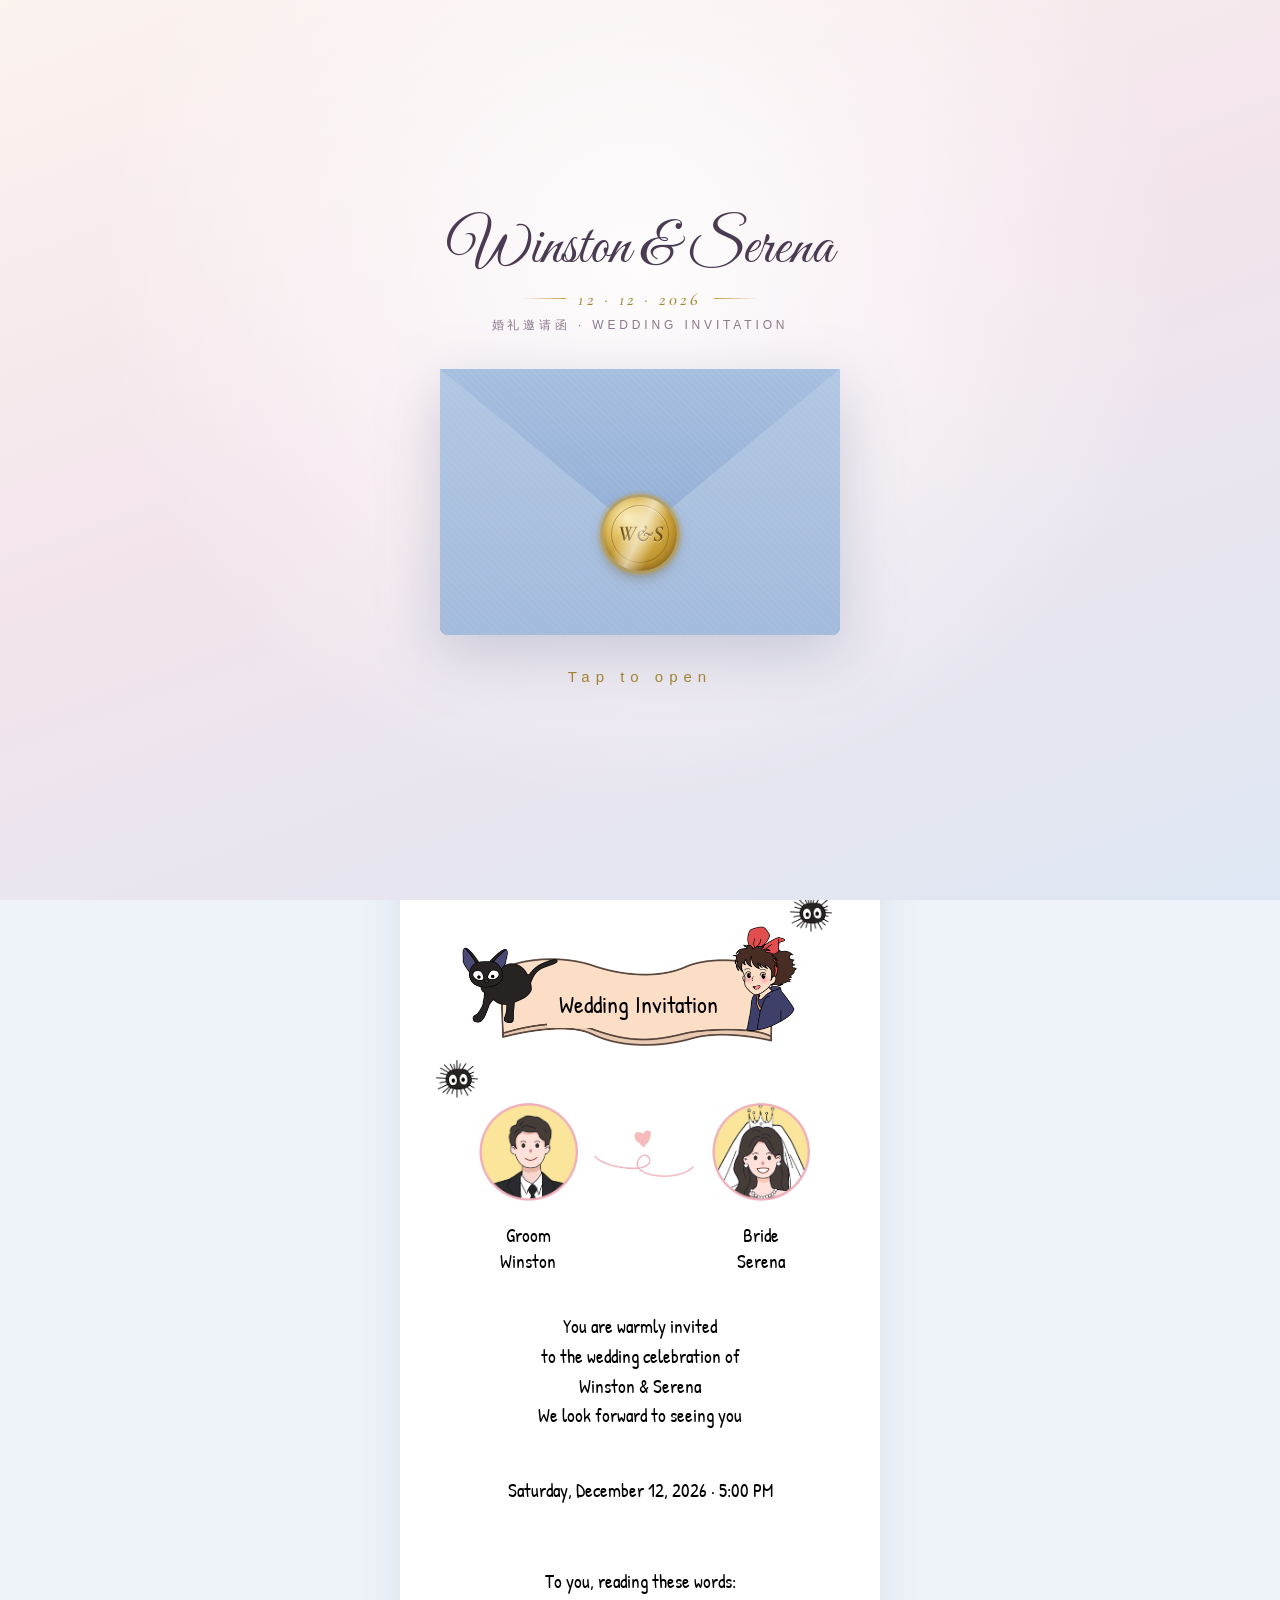
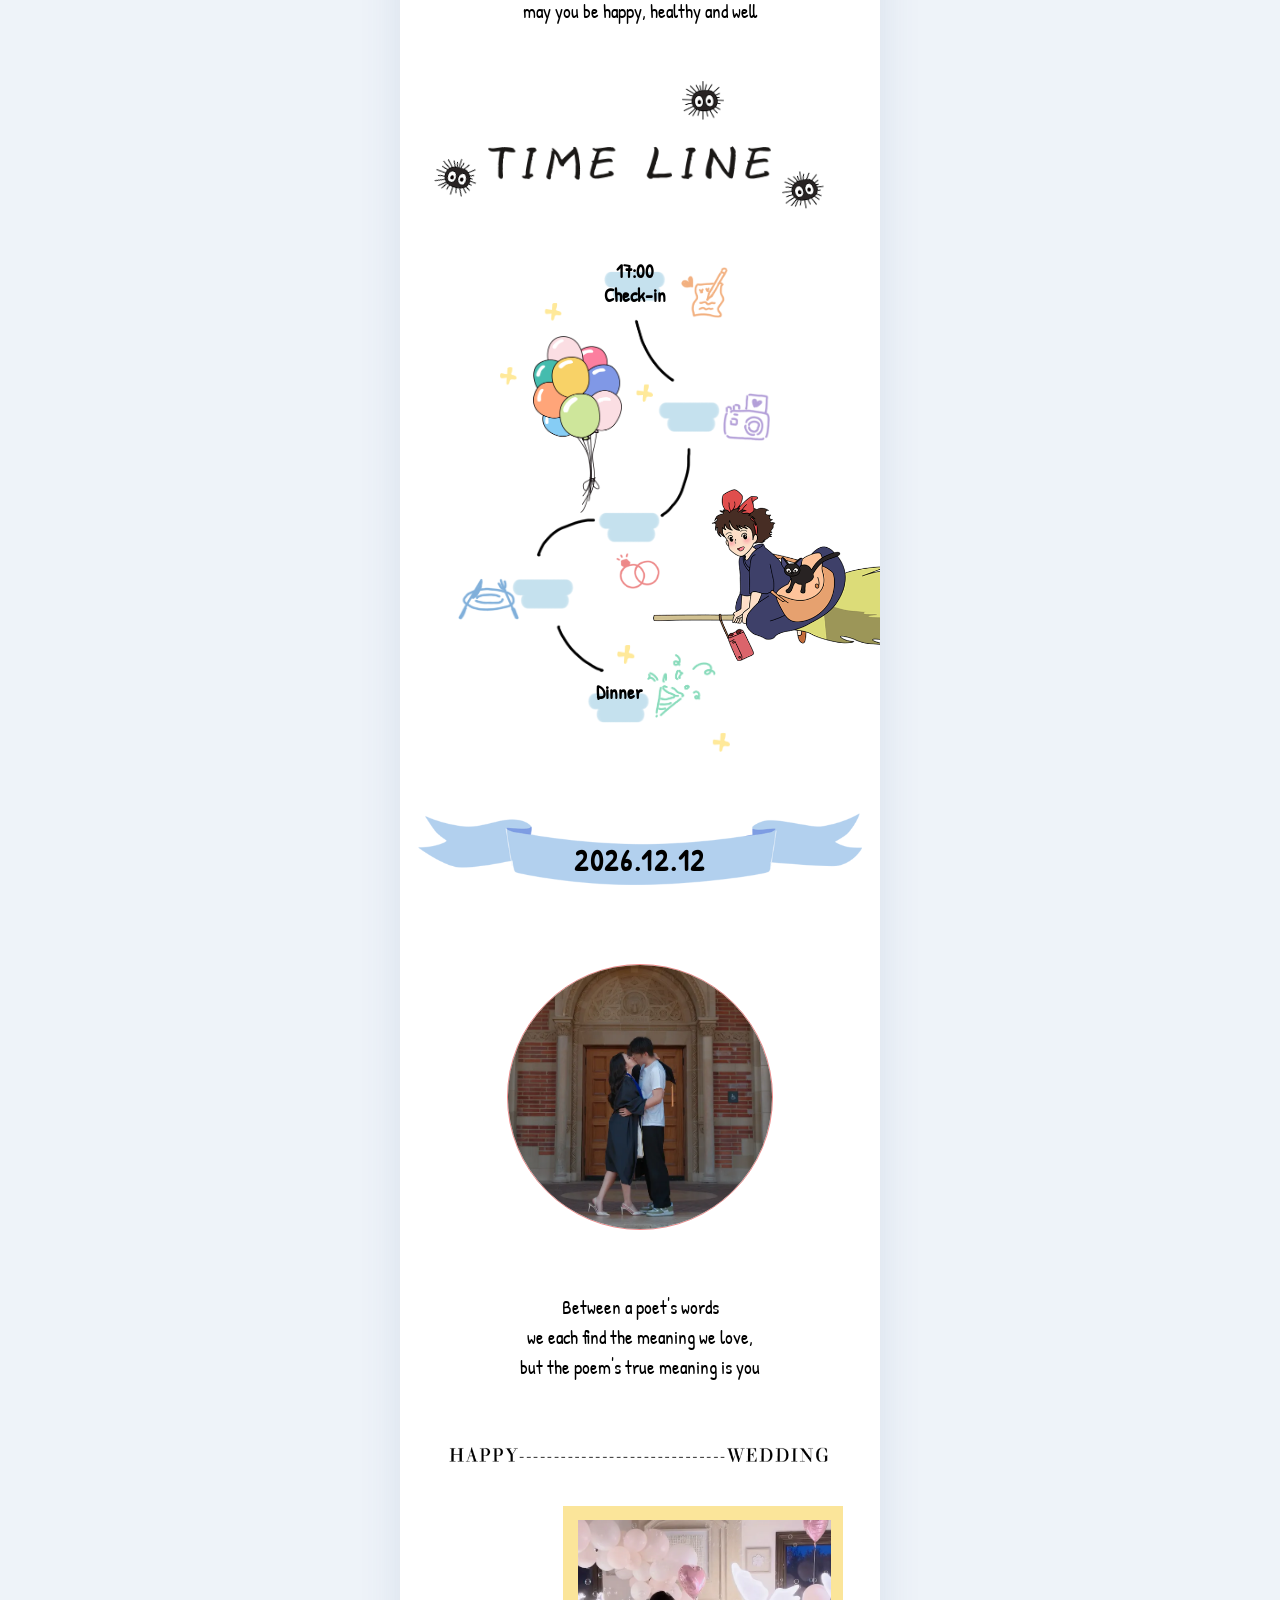
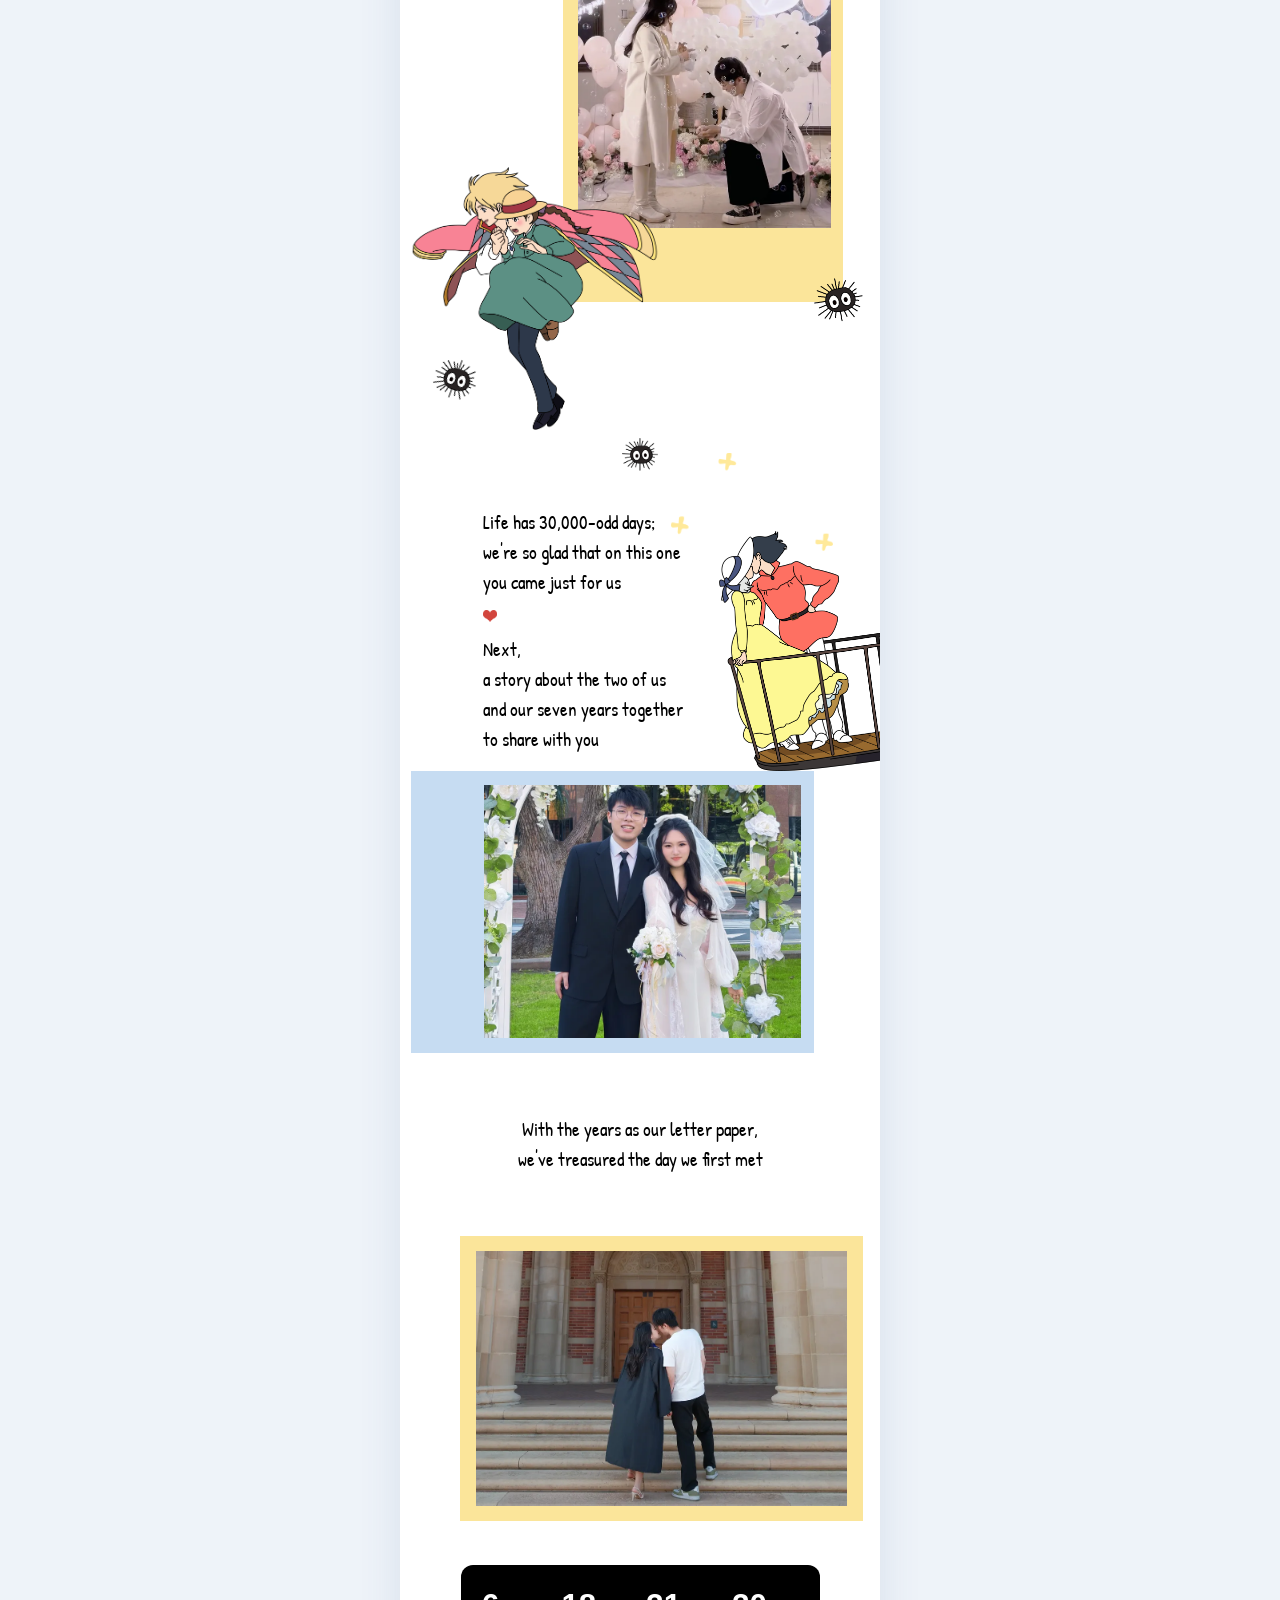
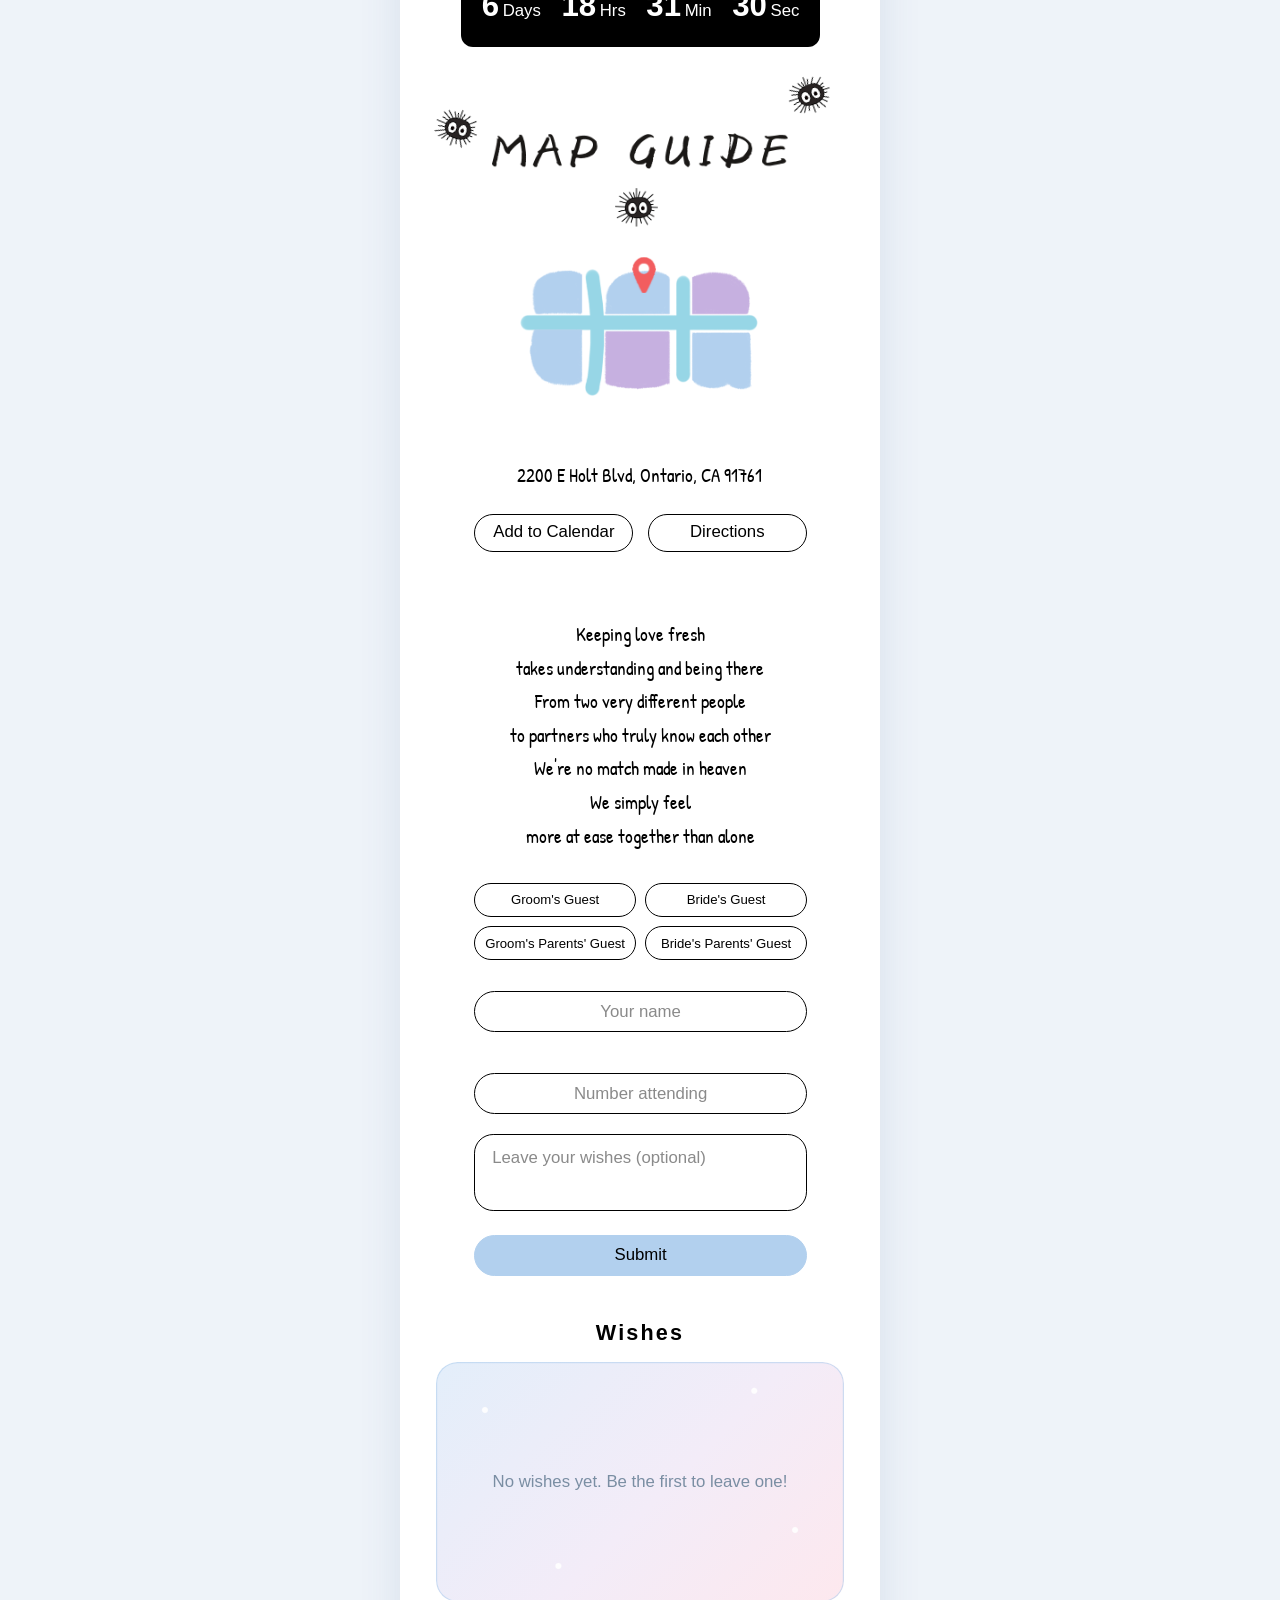
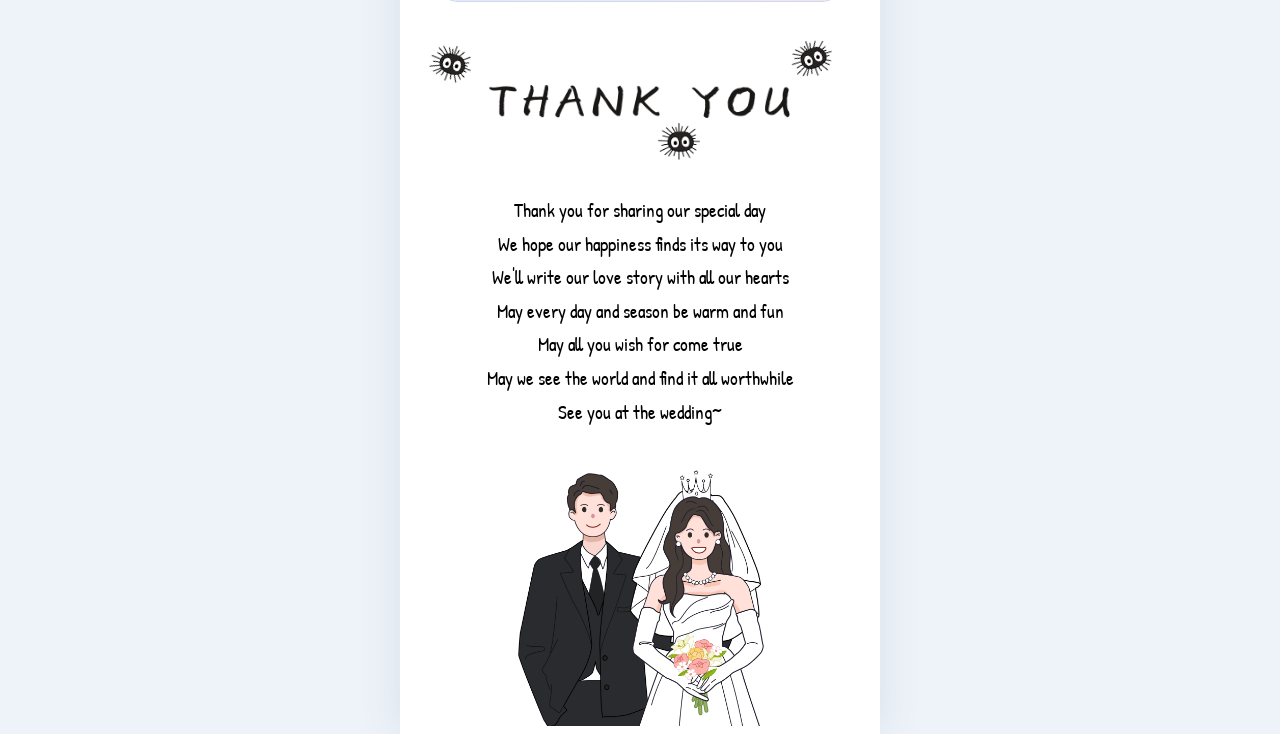
==== index.html @ a40191f1 "init file" ====
<!DOCTYPE html>
<html lang="zh-CN">
<head>
<meta charset="UTF-8">
<meta name="viewport" content="width=device-width, initial-scale=1">
<title>Winston &amp; Serena 的婚礼邀请 | Wedding Invitation</title>
<meta name="description" content="这是一份含糖量百分百的婚礼邀请函，希望能跟你分享我们的喜悦 | Join us to celebrate our wedding on Dec 12, 2026">
<meta property="og:title" content="Winston &amp; Serena 的婚礼邀请 | Wedding Invitation">
<meta property="og:description" content="这是一份含糖量百分百的婚礼邀请函，希望能跟你分享我们的喜悦 | Join us to celebrate our wedding on Dec 12, 2026">
<meta property="og:image" content="assets/cover.jpg">
<link rel="icon" href="assets/cover.jpg">
<link rel="preconnect" href="https://fonts.gstatic.com" crossorigin>
<link rel="stylesheet" href="https://fonts.googleapis.com/css2?family=Great+Vibes&family=Cormorant+Garamond:ital,wght@1,500;1,600&display=swap" media="print" onload="this.media='all'">
<link rel="stylesheet" href="style.css">
<script>document.documentElement.classList.add("js", "locked");</script>
</head>
<body>
<div id="opening" class="opening" role="button" tabindex="0" aria-label="点击开启邀请函" data-en-aria-label="Tap to open the invitation">
  <div class="sparkles" aria-hidden="true"></div>
  <div class="env-title">
    <span class="env-script">Winston &amp; Serena</span>
    <span class="env-date"><i></i>12 · 12 · 2026<i></i></span>
    <small>婚礼邀请函 · WEDDING INVITATION</small>
  </div>
  <div class="envelope">
    <div class="env-back"></div>
    <div class="env-letter">
      <img src="assets/921c8ab6495640528cec3d0fb8aa2bf5.png" alt="">
      <span class="env-script">Winston &amp; Serena</span>
      <span class="env-letter-date">2026.12.12</span>
    </div>
    <div class="env-front"></div>
    <div class="env-flap"><div class="flap-face flap-out"></div><div class="flap-face flap-in"></div></div>
    <div class="env-seal"><span>W&amp;S</span></div>
  </div>
  <p class="env-hint" data-en="Tap to open">点击开启</p>
</div>
<button id="music" class="music" type="button" aria-label="播放/暂停背景音乐" data-en-aria-label="Play / pause music">♪</button>
<button id="lang" class="lang-btn" type="button" aria-label="切换语言 / Switch language">EN</button>
<audio id="bgm" src="assets/bgm.mp3" loop preload="auto" autoplay></audio>

<main class="stage" style="height:calc(var(--u)*5945)">
<form id="rsvp" novalidate></form>
<img class="el fx" src="assets/7388899181804404885a6087d965ca17.png" alt="" loading="lazy" style="top:calc(var(--u)*0);left:calc(var(--u)*0);width:calc(var(--u)*446);z-index:2;height:calc(var(--u)*694)">
<img class="el fx" src="assets/219bbe7cce2347008ae8e903c35c6f29.png" alt="" loading="lazy" style="top:calc(var(--u)*708);left:calc(var(--u)*80);width:calc(var(--u)*35);z-index:4;height:calc(var(--u)*32)">
<img class="el fx" src="assets/219bbe7cce2347008ae8e903c35c6f29.png" alt="" loading="lazy" style="top:calc(var(--u)*745);left:calc(var(--u)*325);width:calc(var(--u)*35);z-index:5;height:calc(var(--u)*32)">
<img class="el fx" data-en-src="assets/banner-en.png" src="assets/9b17385b86744473a8294b3d8a3d8a59.png" alt="" loading="lazy" style="top:calc(var(--u)*772);left:calc(var(--u)*52);width:calc(var(--u)*279);z-index:7;height:calc(var(--u)*100)">
<p class="el fx en-only banner-en" style="top:calc(var(--u)*823);left:calc(var(--u)*123);width:calc(var(--u)*152);z-index:8;text-align:center;font-size:calc(var(--u)*20);color:#000">Wedding Invitation</p>
<img class="el fx" src="assets/219bbe7cce2347008ae8e903c35c6f29.png" alt="" loading="lazy" style="top:calc(var(--u)*883);left:calc(var(--u)*30);width:calc(var(--u)*35);z-index:6;height:calc(var(--u)*32)">
<img class="el fx" src="assets/2fb17585f1ce4e478067dfdd665752ce.png" alt="" loading="lazy" style="top:calc(var(--u)*919);left:calc(var(--u)*260);width:calc(var(--u)*82);z-index:8;height:calc(var(--u)*82)">
<img class="el fx" src="assets/d0da5d5a7bd8439e87f0de723de9b3c7.png" alt="" loading="lazy" style="top:calc(var(--u)*919);left:calc(var(--u)*66);width:calc(var(--u)*82);z-index:9;height:calc(var(--u)*82)">
<img class="el fx" src="assets/276ebe40f327482a82b9872ceca47890.png" alt="" loading="lazy" style="top:calc(var(--u)*942);left:calc(var(--u)*195);width:calc(var(--u)*14);z-index:11;height:calc(var(--u)*15)">
<img class="el fx" src="assets/adee1ff6a9b1416ea41c5b6fe9d2a53b.png" alt="" loading="lazy" style="top:calc(var(--u)*962);left:calc(var(--u)*162);width:calc(var(--u)*83);z-index:10;height:calc(var(--u)*19)">
<p class="el fx" style="top:calc(var(--u)*1018);left:calc(var(--u)*247);width:calc(var(--u)*108);z-index:12;text-align:center;font-size:calc(var(--u)*16);color:#000" data-en="Bride<br>Serena">新娘<br>Serena</p>
<p class="el fx" style="top:calc(var(--u)*1018);left:calc(var(--u)*53);width:calc(var(--u)*108);z-index:13;text-align:center;font-size:calc(var(--u)*16);color:#000" data-en="Groom<br>Winston">新郎<br>Winston</p>
<p class="el fx" style="top:calc(var(--u)*1093);left:calc(var(--u)*0);width:calc(var(--u)*400);z-index:14;text-align:center;font-size:calc(var(--u)*16);color:#000;line-height:1.56" data-en="You are warmly invited<br>to the wedding celebration of<br>Winston &amp;amp; Serena<br>We look forward to seeing you">诚挚邀请您出席<br>Winston先生和Serena女士<br>之婚礼庆典<br>静候您的光临</p>
<p class="el fx" style="top:calc(var(--u)*1230);left:calc(var(--u)*0);width:calc(var(--u)*400);z-index:15;text-align:center;font-size:calc(var(--u)*16);color:#000;line-height:1.56" data-en="Saturday, December 12, 2026 · 5:00 PM">时间：2026年12月12日&nbsp;17时00分&nbsp;</p>
<p class="el fx" style="top:calc(var(--u)*1306);left:calc(var(--u)*0);width:calc(var(--u)*400);z-index:16;text-align:center;font-size:calc(var(--u)*16);color:#000;line-height:1.56" data-en="To you, reading these words:<br>may you be happy, healthy and well">愿看到这段文字的你<br>平安喜乐&nbsp;健康顺遂</p>
<img class="el fx" src="assets/219bbe7cce2347008ae8e903c35c6f29.png" alt="" loading="lazy" style="top:calc(var(--u)*1401);left:calc(var(--u)*235);width:calc(var(--u)*35);z-index:17;height:calc(var(--u)*32)">
<img class="el fx" src="assets/08759a6f3494408ca909c8986f05c6e5.png" alt="" loading="lazy" style="top:calc(var(--u)*1455);left:calc(var(--u)*73);width:calc(var(--u)*236);z-index:18;height:calc(var(--u)*28)">
<img class="el fx" src="assets/219bbe7cce2347008ae8e903c35c6f29.png" alt="" loading="lazy" style="top:calc(var(--u)*1465);left:calc(var(--u)*29);width:calc(var(--u)*35);z-index:19;height:calc(var(--u)*32);transform:rotate(18deg)">
<img class="el fx" src="assets/219bbe7cce2347008ae8e903c35c6f29.png" alt="" loading="lazy" style="top:calc(var(--u)*1476);left:calc(var(--u)*318);width:calc(var(--u)*35);z-index:20;height:calc(var(--u)*32);transform:rotate(-10deg)">
<p class="el fx" style="top:calc(var(--u)*1549);left:calc(var(--u)*150);width:calc(var(--u)*91);z-index:22;text-align:center;font-size:calc(var(--u)*16);color:#000;line-height:1.25;font-weight:bold" data-en="17:00<br>Check-in">17:00<br>签到</p>
<img class="el fx" src="assets/cfde7488ec7243e3a8918f77f587ff50.png" alt="" loading="lazy" style="top:calc(var(--u)*1556);left:calc(var(--u)*234);width:calc(var(--u)*39);z-index:27;height:calc(var(--u)*42)">
<img class="el fx" src="assets/054cf0c8ea4e4bbfb6fe5c0073968f54.png" alt="" loading="lazy" style="top:calc(var(--u)*1559);left:calc(var(--u)*93);width:calc(var(--u)*174);z-index:21;height:calc(var(--u)*377)">
<img class="el fx" src="assets/c8f54426d749485fb1b85e1ef9560efd.png" alt="" loading="lazy" style="top:calc(var(--u)*1586);left:calc(var(--u)*83);width:calc(var(--u)*128);z-index:28;height:calc(var(--u)*82)">
<img class="el fx" src="assets/2f9dcc55562e42b89bab721ddb8bd08e.png" alt="" loading="lazy" style="top:calc(var(--u)*1613);left:calc(var(--u)*111);width:calc(var(--u)*74);z-index:29;height:calc(var(--u)*148)">
<img class="el fx" src="assets/f3782a70a0d94ad9bd8594896dc5e4bd.png" alt="" loading="lazy" style="top:calc(var(--u)*1661);left:calc(var(--u)*269);width:calc(var(--u)*39);z-index:30;height:calc(var(--u)*40)">
<img class="el fx" src="assets/363775f707c24477ae16d4dfa9ea5171.png" alt="" loading="lazy" style="top:calc(var(--u)*1741);left:calc(var(--u)*211);width:calc(var(--u)*240);z-index:35;height:calc(var(--u)*143)">
<img class="el fx" src="assets/9d0306ac670a4367aea13cecddf8d871.png" alt="" loading="lazy" style="top:calc(var(--u)*1794);left:calc(var(--u)*180);width:calc(var(--u)*37);z-index:31;height:calc(var(--u)*30)">
<img class="el fx" src="assets/fdf8e10832ea436dbf3dfa38f2728aa8.png" alt="" loading="lazy" style="top:calc(var(--u)*1815);left:calc(var(--u)*48);width:calc(var(--u)*51);z-index:32;height:calc(var(--u)*35)">
<img class="el fx" src="assets/65cf8068ba0b484ab4b98dc7931e6cab.png" alt="" loading="lazy" style="top:calc(var(--u)*1871);left:calc(var(--u)*181);width:calc(var(--u)*94);z-index:10;height:calc(var(--u)*89)">
<img class="el fx" src="assets/87df318468484314830239cce3d942ac.png" alt="" loading="lazy" style="top:calc(var(--u)*1878);left:calc(var(--u)*206);width:calc(var(--u)*57);z-index:34;height:calc(var(--u)*54)">
<p class="el fx" style="top:calc(var(--u)*1900);left:calc(var(--u)*137);width:calc(var(--u)*91);z-index:26;text-align:center;font-size:calc(var(--u)*16);color:#000;line-height:1.25;font-weight:bold" data-en="Dinner">搂席</p>
<img class="el fx" src="assets/a62d3f144aa4496ca5e675f0ce83fc0b.png" alt="" loading="lazy" style="top:calc(var(--u)*2011);left:calc(var(--u)*15);width:calc(var(--u)*370);z-index:36;height:calc(var(--u)*59.6)">
<p class="el fx" style="top:calc(var(--u)*2038);left:calc(var(--u)*0);width:calc(var(--u)*400);z-index:37;text-align:center;font-size:calc(var(--u)*24);color:#000;line-height:1.04;letter-spacing:0.06em;font-weight:bold">2026.12.12</p>
<!-- 照片 1：替换 assets/photo-1.jpg 即可 -->
<img class="el fx photo" src="assets/photo-1.jpg" alt="Winston 和 Serena 的照片 1" loading="lazy" style="top:calc(var(--u)*2137);left:calc(var(--u)*89.5);width:calc(var(--u)*221);z-index:38;height:calc(var(--u)*221);border-radius:calc(var(--u)*300);border:calc(var(--u)*1) solid #ED8989">
<p class="el fx" style="top:calc(var(--u)*2411);left:calc(var(--u)*0);width:calc(var(--u)*400);z-index:39;text-align:center;font-size:calc(var(--u)*16);color:#000;line-height:1.56" data-en="Between a poet's words<br>we each find the meaning we love,<br>but the poem's true meaning is you">人们从诗人的字距里<br>选取自己心爱的意义<br>但诗句的最终意义是指向你</p>
<img class="el fx" src="assets/1547b08c4ceb440fa99c822fd0e71006.png" alt="" loading="lazy" style="top:calc(var(--u)*2539);left:calc(var(--u)*41);width:calc(var(--u)*316);z-index:40;height:calc(var(--u)*13)">
<div class="el fx" style="top:calc(var(--u)*2588);left:calc(var(--u)*136);width:calc(var(--u)*233);z-index:41;height:calc(var(--u)*330);background:#FBE59A"></div>
<!-- 照片 2：替换 assets/photo-2.jpg 即可 -->
<img class="el fx photo" src="assets/photo-2.jpg" alt="Winston 和 Serena 的照片 2" loading="lazy" style="top:calc(var(--u)*2600);left:calc(var(--u)*148);width:calc(var(--u)*211);z-index:42;height:calc(var(--u)*257)">
<img class="el fx" src="assets/6837cba4426c4996b5e6788eeb9014ec.png" alt="" loading="lazy" style="top:calc(var(--u)*2806);left:calc(var(--u)*8);width:calc(var(--u)*209);z-index:43;height:calc(var(--u)*219)">
<img class="el fx" src="assets/219bbe7cce2347008ae8e903c35c6f29.png" alt="" loading="lazy" style="top:calc(var(--u)*2898);left:calc(var(--u)*345);width:calc(var(--u)*41);z-index:44;height:calc(var(--u)*37);transform:rotate(-10deg)">
<img class="el fx" src="assets/219bbe7cce2347008ae8e903c35c6f29.png" alt="" loading="lazy" style="top:calc(var(--u)*2966);left:calc(var(--u)*28);width:calc(var(--u)*36);z-index:45;height:calc(var(--u)*33);transform:rotate(20deg)">
<img class="el fx" src="assets/219bbe7cce2347008ae8e903c35c6f29.png" alt="" loading="lazy" style="top:calc(var(--u)*3032);left:calc(var(--u)*185);width:calc(var(--u)*30);z-index:46;height:calc(var(--u)*27)">
<img class="el fx" src="assets/c8f54426d749485fb1b85e1ef9560efd.png" alt="" loading="lazy" style="top:calc(var(--u)*3044);left:calc(var(--u)*226);width:calc(var(--u)*135);z-index:47;height:calc(var(--u)*82)">
<p class="el fx" style="top:calc(var(--u)*3090);left:calc(var(--u)*69);width:calc(var(--u)*200);z-index:48;text-align:left;font-size:calc(var(--u)*16);color:#000;line-height:1.56" data-en="Life has 30,000-odd days;<br>we're so glad that on this one<br>you came just for us">人生有三万多天<br>很开心这一天<br>你专门为我们而来</p>
<img class="el fx" src="assets/bfae7f23dd5c45e9a2efd0776082a793.png" alt="" loading="lazy" style="top:calc(var(--u)*3109);left:calc(var(--u)*266);width:calc(var(--u)*167);z-index:51;height:calc(var(--u)*209)">
<div class="el fx" style="top:calc(var(--u)*3174);left:calc(var(--u)*69);width:calc(var(--u)*12);z-index:49;height:calc(var(--u)*12);background:#D2453D;-webkit-mask:url(assets/d87ed26d2c7e4e368ec9fcc9db7fcffa.png) center/contain no-repeat;mask:url(assets/d87ed26d2c7e4e368ec9fcc9db7fcffa.png) center/contain no-repeat"></div>
<p class="el fx" style="top:calc(var(--u)*3196);left:calc(var(--u)*69);width:calc(var(--u)*200);z-index:50;text-align:left;font-size:calc(var(--u)*16);color:#000;line-height:1.56" data-en="Next,<br>a story about the two of us<br>and our seven years together<br>to share with you">接下来<br>有一个关于我们两个<br>这七年的故事<br>与你分享</p>
<div class="el fx" style="top:calc(var(--u)*3309);left:calc(var(--u)*9);width:calc(var(--u)*336);z-index:1;height:calc(var(--u)*235);background:#c6dcf2"></div>
<!-- 照片 3：替换 assets/photo-3.jpg 即可 -->
<img class="el fx photo" src="assets/photo-3.jpg" alt="Winston 和 Serena 的照片 3" loading="lazy" style="top:calc(var(--u)*3321);left:calc(var(--u)*70);width:calc(var(--u)*264);z-index:5;height:calc(var(--u)*211)">
<p class="el fx" style="top:calc(var(--u)*3596);left:calc(var(--u)*0);width:calc(var(--u)*400);z-index:52;text-align:center;font-size:calc(var(--u)*16);color:#000;line-height:1.56" data-en="With the years as our letter paper,<br>we've treasured the day we first met">用岁月做笺<br>将初遇的芬芳一路珍藏</p>
<div class="el fx" style="top:calc(var(--u)*3697);left:calc(var(--u)*50);width:calc(var(--u)*336);z-index:53;height:calc(var(--u)*237);background:#FBE59A"></div>
<!-- 照片 4：替换 assets/photo-4.jpg 即可 -->
<img class="el fx photo" src="assets/photo-4.jpg" alt="Winston 和 Serena 的照片 4" loading="lazy" style="top:calc(var(--u)*3709);left:calc(var(--u)*63.25);width:calc(var(--u)*309.5);z-index:54;height:calc(var(--u)*213)">
<div class="el fx countdown" id="countdown" style="top:calc(var(--u)*3971);left:calc(var(--u)*51);width:calc(var(--u)*299);z-index:73;height:calc(var(--u)*68);border-radius:calc(var(--u)*10);background:#000;color:#fff"><span><b data-d>--</b><i data-en="Days">天</i></span><span><b data-h>--</b><i data-en="Hrs">时</i></span><span><b data-m>--</b><i data-en="Min">分</i></span><span><b data-s>--</b><i data-en="Sec">秒</i></span></div>
<img class="el fx" src="assets/219bbe7cce2347008ae8e903c35c6f29.png" alt="" loading="lazy" style="top:calc(var(--u)*4063);left:calc(var(--u)*323);width:calc(var(--u)*36);z-index:56;height:calc(var(--u)*32);transform:rotate(-20deg)">
<img class="el fx" src="assets/219bbe7cce2347008ae8e903c35c6f29.png" alt="" loading="lazy" style="top:calc(var(--u)*4091);left:calc(var(--u)*29);width:calc(var(--u)*36);z-index:57;height:calc(var(--u)*32);transform:rotate(20deg)">
<img class="el fx" src="assets/4312105c218b4eca92dcc939db0e3a63.png" alt="" loading="lazy" style="top:calc(var(--u)*4111);left:calc(var(--u)*77);width:calc(var(--u)*246);z-index:55;height:calc(var(--u)*30)">
<img class="el fx" src="assets/219bbe7cce2347008ae8e903c35c6f29.png" alt="" loading="lazy" style="top:calc(var(--u)*4157);left:calc(var(--u)*179);width:calc(var(--u)*36);z-index:58;height:calc(var(--u)*32)">
<a class="map-link" href="https://www.google.com/maps/search/?api=1&amp;query=2200%20E%20Holt%20Blvd%2C%20Ontario%2C%20CA%2091761" target="_blank" rel="noopener" aria-label="打开地图导航" data-en-aria-label="Open map"><img class="el fx" src="assets/2d5e581abff84e959181f35a1e6b47ca.png" alt="" loading="lazy" style="top:calc(var(--u)*4214);left:calc(var(--u)*193);width:calc(var(--u)*20);z-index:60;height:calc(var(--u)*30)"></a>
<a class="map-link" href="https://www.google.com/maps/search/?api=1&amp;query=2200%20E%20Holt%20Blvd%2C%20Ontario%2C%20CA%2091761" target="_blank" rel="noopener" aria-label="打开地图导航" data-en-aria-label="Open map"><img class="el fx" src="assets/a43f8002f2674da798144d0be8d4a2ad.png" alt="" loading="lazy" style="top:calc(var(--u)*4224);left:calc(var(--u)*100);width:calc(var(--u)*198);z-index:59;height:calc(var(--u)*106)"></a>
<p class="el fx" style="top:calc(var(--u)*4384);left:calc(var(--u)*36);width:calc(var(--u)*328);z-index:61;text-align:center;font-size:calc(var(--u)*16);color:#000;line-height:1.56">2200 E Holt Blvd, Ontario, CA 91761</p>
<div class="el fx actions" style="top:calc(var(--u)*4428);left:calc(var(--u)*62);width:calc(var(--u)*277);z-index:63"><button id="add-cal" class="pill" type="button" data-en="Add to Calendar">加入日历</button><a class="pill map-link" href="https://www.google.com/maps/search/?api=1&amp;query=2200%20E%20Holt%20Blvd%2C%20Ontario%2C%20CA%2091761" target="_blank" rel="noopener" data-en="Directions">地图导航</a></div>
<p class="el fx" style="top:calc(var(--u)*4515);left:calc(var(--u)*0);width:calc(var(--u)*400);z-index:62;text-align:center;font-size:calc(var(--u)*16);color:#000;line-height:1.75" data-en="Keeping love fresh<br>takes understanding and being there<br>From two very different people<br>to partners who truly know each other<br>We're no match made in heaven<br>We simply feel<br>more at ease together than alone">想保持恋爱新鲜感<br>要靠默契和陪伴<br>从迥然不同的两个人<br>到腹心相照的情侣<br>我们不是什么天作之合<br>我们只是<br>在对方在时的安心&nbsp;胜过只有自己</p>
<div class="el fx sides" role="radiogroup" aria-label="您是哪一方的嘉宾" data-en-aria-label="Whose guest are you?" style="top:calc(var(--u)*4736);left:calc(var(--u)*62);width:calc(var(--u)*277);z-index:63"><label><input form="rsvp" type="radio" name="side" value="新郎嘉宾" required><span data-en="Groom's Guest">新郎嘉宾</span></label><label class="bride"><input form="rsvp" type="radio" name="side" value="新娘嘉宾" required><span data-en="Bride's Guest">新娘嘉宾</span></label><label><input form="rsvp" type="radio" name="side" value="新郎父母嘉宾" required><span data-en="Groom's Parents' Guest">新郎父母嘉宾</span></label><label class="bride"><input form="rsvp" type="radio" name="side" value="新娘父母嘉宾" required><span data-en="Bride's Parents' Guest">新娘父母嘉宾</span></label></div>
<input class="el fx field" form="rsvp" name="name" type="text" placeholder="姓名" data-en-placeholder="Your name" required style="top:calc(var(--u)*4826);left:calc(var(--u)*62);width:calc(var(--u)*277);z-index:63;height:calc(var(--u)*34);border-radius:calc(var(--u)*300);border:calc(var(--u)*1) solid #000000;font-size:calc(var(--u)*14);color:#000">
<select class="el fx field" form="rsvp" name="guests" required style="top:calc(var(--u)*4894);left:calc(var(--u)*62);width:calc(var(--u)*277);z-index:65;height:calc(var(--u)*34);border-radius:calc(var(--u)*300);border:calc(var(--u)*1) solid #000000;font-size:calc(var(--u)*14);color:#000"><option value="" disabled selected data-en="Number attending">出席人数</option><option value="出席1人" data-en="1 guest">出席1人</option><option value="出席2人" data-en="2 guests">出席2人</option><option value="出席3人" data-en="3 guests">出席3人</option><option value="出席4人" data-en="4 guests">出席4人</option><option value="出席5人" data-en="5 guests">出席5人</option><option value="出席6人" data-en="6 guests">出席6人</option><option value="待定" data-en="Not sure yet">待定</option></select>
<textarea class="el fx field wish-input" form="rsvp" name="wish" maxlength="200" placeholder="写下你的祝福（选填）" data-en-placeholder="Leave your wishes (optional)" style="top:calc(var(--u)*4945);left:calc(var(--u)*62);width:calc(var(--u)*277);z-index:65;height:calc(var(--u)*64);font-size:calc(var(--u)*14)"></textarea>
<button class="el fx field submit" form="rsvp" type="submit" data-en="Submit" style="top:calc(var(--u)*5029);left:calc(var(--u)*62);width:calc(var(--u)*277);z-index:66;height:calc(var(--u)*34);border-radius:calc(var(--u)*300);border:calc(var(--u)*1) solid #b2d0ee;font-size:calc(var(--u)*14);color:#000000;background:#b2d0ee">提交</button>
<div class="el fx wall-title" style="top:calc(var(--u)*5098);left:0;width:calc(var(--u)*400);z-index:66" data-en="Wishes">祝福墙</div>
<div class="el fx wall" id="wall" style="top:calc(var(--u)*5135);left:calc(var(--u)*30);width:calc(var(--u)*340);height:calc(var(--u)*200);z-index:66" aria-live="polite"><div class="wall-track" id="wall-track"></div></div>
<img class="el fx" src="assets/219bbe7cce2347008ae8e903c35c6f29.png" alt="" loading="lazy" style="top:calc(var(--u)*5367);left:calc(var(--u)*326);width:calc(var(--u)*35);z-index:69;height:calc(var(--u)*31);transform:rotate(-20deg)">
<img class="el fx" src="assets/219bbe7cce2347008ae8e903c35c6f29.png" alt="" loading="lazy" style="top:calc(var(--u)*5371);left:calc(var(--u)*25);width:calc(var(--u)*35);z-index:68;height:calc(var(--u)*31);transform:rotate(20deg)">
<img class="el fx" src="assets/bc12dce126b24025b68d57f5902ffb32.png" alt="" loading="lazy" style="top:calc(var(--u)*5404);left:calc(var(--u)*74);width:calc(var(--u)*251);z-index:67;height:calc(var(--u)*28)">
<img class="el fx" src="assets/219bbe7cce2347008ae8e903c35c6f29.png" alt="" loading="lazy" style="top:calc(var(--u)*5436);left:calc(var(--u)*215);width:calc(var(--u)*35);z-index:70;height:calc(var(--u)*31)">
<p class="el fx" style="top:calc(var(--u)*5495);left:calc(var(--u)*0);width:calc(var(--u)*400);z-index:71;text-align:center;font-size:calc(var(--u)*16);color:#000;line-height:1.75" data-en="Thank you for sharing our special day<br>We hope our happiness finds its way to you<br>We'll write our love story with all our hearts<br>May every day and season be warm and fun<br>May all you wish for come true<br>May we see the world and find it all worthwhile<br>See you at the wedding~">感谢您前来见证我们的浪漫时刻<br>由衷的希望这份幸福能传播给您<br>我们会用心书写爱的篇章<br>愿您三餐四季&nbsp;温暖有趣<br>愿您所得皆所期<br>愿我们历遍山河&nbsp;只觉人间值得<br>我们，婚礼见~</p>
<img class="el fx" src="assets/921c8ab6495640528cec3d0fb8aa2bf5.png" alt="" loading="lazy" style="top:calc(var(--u)*5725);left:calc(var(--u)*98);width:calc(var(--u)*205);z-index:72;height:calc(var(--u)*213)">
</main>

<div id="toast" class="toast" role="status" aria-live="polite"></div>
<script src="script.js"></script>
</body>
</html>
---- style.css ----
/* 版面以 400 宽的设计稿为基准，--u 是 1 个设计单位在屏幕上的实际大小。
   手机上铺满屏宽，电脑上最宽 480px 居中显示。 */
:root { --u: calc(min(100vw, 480px) / 400); }

@font-face { font-family: "InviteFont"; src: url("assets/font-1.ttf"); font-display: swap; }
@font-face { font-family: "InviteFont2"; src: url("assets/font-2.ttf"); font-display: swap; }

* { box-sizing: border-box; }
html { background: #eef3f9; }
body {
  margin: 0;
  font-family: "InviteFont", "InviteFont2", "PingFang SC", "Microsoft YaHei", "Hiragino Sans GB", sans-serif;
  -webkit-text-size-adjust: 100%;
}

.stage {
  position: relative;
  width: calc(var(--u) * 400);
  margin: 0 auto;
  overflow: hidden;
  background: #fff;
  box-shadow: 0 0 40px rgba(60, 90, 130, .12);
}

.el { position: absolute; margin: 0; display: block; }
p.el { line-height: 1.4; word-break: break-word; }
img.el { object-fit: fill; }
img.photo { object-fit: cover; }

/* 滚动进入时淡入上浮（仅在 JS 可用时启用，保证无 JS 也能看到内容） */
.js .fx { opacity: 0; translate: 0 calc(var(--u) * 18); transition: opacity .9s ease, translate .9s ease; }
.js .fx.in { opacity: 1; translate: 0 0; }
@media (prefers-reduced-motion: reduce) {
  .js .fx { opacity: 1; translate: none; transition: none; }
}

/* 倒计时 */
.countdown {
  display: flex; align-items: center; justify-content: space-evenly;
  font-size: calc(var(--u) * 14);
  font-family: "PingFang SC", "Microsoft YaHei", sans-serif;
}
.countdown b {
  font-size: calc(var(--u) * 26); font-weight: 600; margin-right: calc(var(--u) * 3);
  font-variant-numeric: tabular-nums;
}

/* 回执表单 */
.field {
  font-family: "PingFang SC", "Microsoft YaHei", sans-serif;
  text-align: center; text-align-last: center;
  background: transparent; outline: none; padding: 0 calc(var(--u) * 14);
  -webkit-appearance: none; appearance: none;
}
.field::placeholder { color: #8a8a8a; }
.field:focus { box-shadow: 0 0 0 calc(var(--u) * 2) #b2d0ee; }
select.field:invalid { color: #8a8a8a !important; }
.submit { cursor: pointer; transition: filter .2s; }
.submit:hover { filter: brightness(.95); }
.submit:disabled { opacity: .6; cursor: default; }

/* 音乐按钮 */
.music {
  position: fixed; z-index: 1000;
  top: 14px; right: max(14px, calc(50vw - 240px + 14px));
  width: 36px; height: 36px; border-radius: 50%;
  border: 1px solid #000; background: rgba(255, 255, 255, .85);
  font-size: 18px; line-height: 1; cursor: pointer; padding: 0;
}
.music.playing { animation: spin 4s linear infinite; background: #b2d0ee; }
@keyframes spin { to { transform: rotate(360deg); } }

/* 提示 */
.toast {
  position: fixed; z-index: 1001; left: 50%; bottom: 12vh; transform: translateX(-50%);
  max-width: 80vw; padding: 10px 18px; border-radius: 999px;
  background: rgba(0, 0, 0, .8); color: #fff; font-size: 14px;
  font-family: "PingFang SC", "Microsoft YaHei", sans-serif;
  opacity: 0; pointer-events: none; transition: opacity .3s;
}
.toast.show { opacity: 1; }

/* 嘉宾类别（单选） */
.sides {
  display: grid; grid-template-columns: 1fr 1fr; gap: calc(var(--u) * 8);
  font-family: "PingFang SC", "Microsoft YaHei", sans-serif; font-size: calc(var(--u) * 14);
}
.sides label { position: relative; display: block; cursor: pointer; }
.sides input { position: absolute; opacity: 0; inset: 0; margin: 0; cursor: pointer; }
.sides span {
  display: flex; align-items: center; justify-content: center;
  height: calc(var(--u) * 28); border: calc(var(--u) * 1) solid #000; border-radius: calc(var(--u) * 300);
  color: #000; transition: background .2s;
}
.sides input:checked + span { background: #b2d0ee; border-color: #b2d0ee; }
.sides .bride input:checked + span { background: #f6c1cf; border-color: #f6c1cf; }
.sides input:focus-visible + span { box-shadow: 0 0 0 calc(var(--u) * 2) #b2d0ee; }

/* ===== 语言 ===== */
.countdown i { font-style: normal; }
.en-only { display: none; }
.en .en-only { display: block; }
/* 英文模式用手写风英文字体（原中文字体只含邀请函里的汉字） */
.en .stage p.el { font-family: "Patrick Hand", "Comic Sans MS", cursive; }
.en .banner-en { font-size: calc(var(--u) * 21); }
.en .sides { font-size: calc(var(--u) * 11); }
.en .sides span { white-space: nowrap; }

.lang-btn {
  position: fixed; z-index: 1000;
  top: 58px; right: max(14px, calc(50vw - 240px + 14px));
  width: 36px; height: 36px; border-radius: 50%;
  border: 1px solid #000; background: rgba(255, 255, 255, .85);
  font-size: 13px; font-family: "PingFang SC", "Microsoft YaHei", sans-serif;
  line-height: 1; cursor: pointer; padding: 0;
}

/* ===== 日历 / 导航按钮 ===== */
.actions { display: flex; gap: calc(var(--u) * 12); }
.pill {
  flex: 1; display: flex; align-items: center; justify-content: center;
  height: calc(var(--u) * 32); border: calc(var(--u) * 1) solid #000; border-radius: calc(var(--u) * 300);
  background: #fff; color: #000; text-decoration: none; cursor: pointer; padding: 0;
  font: calc(var(--u) * 14) / 1 "PingFang SC", "Microsoft YaHei", sans-serif;
  transition: background .2s;
}
.pill:hover { background: #eef5fc; }

/* ===== 祝福输入框 ===== */
.wish-input {
  border: calc(var(--u) * 1) solid #000; border-radius: calc(var(--u) * 16);
  padding: calc(var(--u) * 8) calc(var(--u) * 14); resize: none; line-height: 1.5;
  text-align: left; text-align-last: auto;
}

/* ===== 祝福墙（弹幕） ===== */
.wall-title {
  text-align: center; letter-spacing: .1em;
  font: bold calc(var(--u) * 18) / 1.4 "PingFang SC", "Microsoft YaHei", sans-serif;
}
.wall {
  overflow: hidden; border-radius: calc(var(--u) * 18);
  background:
    radial-gradient(circle at 12% 20%, rgba(255, 255, 255, .9) 0 calc(var(--u) * 2), transparent calc(var(--u) * 3)),
    radial-gradient(circle at 78% 12%, rgba(255, 255, 255, .9) 0 calc(var(--u) * 2), transparent calc(var(--u) * 3)),
    radial-gradient(circle at 88% 70%, rgba(255, 255, 255, .9) 0 calc(var(--u) * 2), transparent calc(var(--u) * 3)),
    radial-gradient(circle at 30% 85%, rgba(255, 255, 255, .9) 0 calc(var(--u) * 2), transparent calc(var(--u) * 3)),
    linear-gradient(135deg, #e3eefa 0%, #f3ecf8 55%, #fde8ee 100%);
  box-shadow: inset 0 0 0 calc(var(--u) * 1) rgba(178, 208, 238, .6);
  font-family: "PingFang SC", "Microsoft YaHei", sans-serif;
}
.wall-track {
  position: absolute; inset: 0;
  -webkit-mask: linear-gradient(90deg, transparent, #000 6%, #000 94%, transparent);
  mask: linear-gradient(90deg, transparent, #000 6%, #000 94%, transparent);
}
.danmu {
  position: absolute; left: 0; display: flex; align-items: center; gap: calc(var(--u) * 6);
  height: calc(var(--u) * 28); padding: 0 calc(var(--u) * 12) 0 calc(var(--u) * 3);
  border-radius: calc(var(--u) * 300); white-space: nowrap; will-change: transform;
  background: rgba(255, 255, 255, .92); color: #333; font-size: calc(var(--u) * 13);
  box-shadow: 0 calc(var(--u) * 2) calc(var(--u) * 8) rgba(90, 130, 180, .18);
}
.danmu .avatar {
  flex: none; width: calc(var(--u) * 22); height: calc(var(--u) * 22); border-radius: 50%;
  display: flex; align-items: center; justify-content: center;
  background: #8fb8e3; color: #fff; font-size: calc(var(--u) * 11); font-weight: bold;
}
.danmu .who { font-weight: bold; color: #4a78a8; }
.danmu.bride .avatar { background: #f2a3b8; }
.danmu.bride .who { color: #c45a7a; }
.danmu.mine { box-shadow: 0 0 0 calc(var(--u) * 1.5) #f2a3b8, 0 calc(var(--u) * 2) calc(var(--u) * 8) rgba(90, 130, 180, .18); }
.wall-empty {
  margin: 0; position: absolute; inset: 0; display: flex; align-items: center; justify-content: center;
  padding: 0 calc(var(--u) * 20); color: #7a8ea3; font-size: calc(var(--u) * 14); text-align: center;
}
/* 减少动态效果时：不飘动，改为可滚动的静态列表 */
.wall-track.static { overflow-y: auto; padding: calc(var(--u) * 10); -webkit-mask: none; mask: none; }
.wall-track.static .danmu { position: static; margin-bottom: calc(var(--u) * 8); width: fit-content; max-width: 100%; white-space: normal; height: auto; min-height: calc(var(--u) * 28); }

/* ===== 开场信封 ===== */
html.locked, html.locked body { overflow: hidden; }
.opening {
  position: fixed; inset: 0; z-index: 2000; overflow: hidden;
  display: none; flex-direction: column; align-items: center; justify-content: center; gap: 34px;
  background:
    radial-gradient(ellipse at 50% 30%, rgba(255, 255, 255, .9), transparent 60%),
    linear-gradient(160deg, #fbf3ee 0%, #f3e4ec 45%, #dde7f3 100%);
  cursor: pointer; transition: opacity .9s ease, visibility .9s;
  -webkit-tap-highlight-color: transparent;
}
.js .opening { display: flex; }
.opening.hide { opacity: 0; visibility: hidden; }

/* 金色闪光点 */
.sparkles { position: absolute; inset: 0; pointer-events: none; }
.sparkles i {
  position: absolute; width: 10px; height: 10px;
  background: linear-gradient(135deg, #f8e7a8, #d4af37);
  clip-path: polygon(50% 0, 62% 38%, 100% 50%, 62% 62%, 50% 100%, 38% 62%, 0 50%, 38% 38%);
  animation: twinkle 2.8s ease-in-out infinite; opacity: 0;
}
@keyframes twinkle { 0%, 100% { opacity: 0; transform: scale(.4); } 50% { opacity: .95; transform: scale(1); } }

/* 标题 */
.env-script { font-family: "Great Vibes", "Snell Roundhand", "Segoe Script", cursive; font-weight: 400; }
.env-title {
  position: relative; display: flex; flex-direction: column; align-items: center; gap: 8px;
  color: #5d4a5a; text-align: center; transition: opacity .5s, transform .5s;
}
.env-title .env-script { font-size: clamp(40px, 11vw, 60px); line-height: 1.1; color: #4b3b52; }
.env-date {
  display: flex; align-items: center; gap: 12px;
  font: italic 500 18px/1 "Cormorant Garamond", Georgia, serif; letter-spacing: .18em; color: #a8852f;
}
.env-date i { display: block; width: 46px; height: 1px; background: linear-gradient(90deg, transparent, #c9a24a); }
.env-date i:last-child { transform: scaleX(-1); }
.env-title small { font: 12px/1.6 "PingFang SC", "Microsoft YaHei", sans-serif; letter-spacing: .32em; color: #8a7a8c; }

/* 信封 */
.envelope {
  position: relative; width: min(84vw, 400px); aspect-ratio: 3 / 2; perspective: 1200px;
  filter: drop-shadow(0 18px 30px rgba(70, 90, 130, .25));
  transition: transform .8s cubic-bezier(.3, .7, .3, 1);
}
.envelope > div { position: absolute; }
.env-back { inset: 0; border-radius: 8px; background: #7f99bf; }
.env-front {
  inset: 0; z-index: 3; border-radius: 0 0 8px 8px;
  background:
    repeating-linear-gradient(45deg, rgba(255, 255, 255, .035) 0 2px, transparent 2px 5px),
    linear-gradient(180deg, #b2c7e3, #a3bbdc);
  clip-path: polygon(0 0, 50% 56%, 100% 0, 100% 100%, 0 100%);
}
/* 信封口：外面是雾蓝色，翻开后露出粉色花纹内衬 */
.env-flap {
  inset: 0 0 auto 0; height: 62%; z-index: 4;
  transform-origin: top center; transform-style: preserve-3d;
  transition: transform .8s cubic-bezier(.4, 0, .2, 1) .3s, z-index 0s .7s;
}
.flap-face {
  position: absolute; inset: 0; backface-visibility: hidden; -webkit-backface-visibility: hidden;
  clip-path: polygon(0 0, 100% 0, 50% 100%);
}
.flap-out {
  background:
    repeating-linear-gradient(45deg, rgba(255, 255, 255, .04) 0 2px, transparent 2px 5px),
    linear-gradient(180deg, #a6bedf, #93afd6);
}
.flap-in {
  transform: rotateX(180deg);
  background:
    radial-gradient(circle at 50% 50%, #fff 0 2px, transparent 2.5px) 0 0 / 16px 16px,
    radial-gradient(circle at 50% 50%, #eea6b9 0 2.5px, transparent 3px) 8px 8px / 16px 16px,
    linear-gradient(#fbe4ea, #f7d3dc);
}
/* 信纸 */
.env-letter {
  left: 5%; right: 5%; top: 6%; height: 92%; z-index: 2; border-radius: 6px;
  display: flex; flex-direction: column; align-items: center; justify-content: flex-start; gap: 2px;
  padding-top: 5%; background: #fffaf3;
  box-shadow: inset 0 0 0 6px #fffaf3, inset 0 0 0 7px rgba(201, 162, 74, .7);
  transition: transform 1s cubic-bezier(.3, .8, .3, 1) .9s;
}
.env-letter img { width: 34%; height: auto; }
.env-letter .env-script { font-size: clamp(22px, 6.5vw, 32px); color: #4b3b52; line-height: 1.1; }
.env-letter-date { font: italic 500 13px/1 "Cormorant Garamond", Georgia, serif; letter-spacing: .2em; color: #a8852f; }

/* 金色火漆印 */
.env-seal {
  z-index: 5; left: 50%; top: 62%; width: 74px; height: 74px; margin: -37px 0 0 -37px;
  border-radius: 50%;
  background: radial-gradient(circle at 34% 28%, #fbefc0 0%, #e2c060 30%, #c49a32 62%, #93691c 100%);
  box-shadow:
    0 0 0 3px rgba(196, 154, 50, .55), 0 0 0 6px rgba(196, 154, 50, .18),
    0 6px 14px rgba(80, 55, 10, .35), inset 0 -3px 6px rgba(90, 60, 10, .35);
  display: flex; align-items: center; justify-content: center; overflow: hidden;
  transition: transform .45s ease, opacity .45s ease;
}
.env-seal::before {
  content: ""; position: absolute; inset: 8px; border-radius: 50%;
  border: 1.5px solid rgba(110, 75, 12, .45); box-shadow: inset 0 1px 0 rgba(255, 245, 210, .5);
}
.env-seal::after { /* 光泽扫过 */
  content: ""; position: absolute; inset: -40%;
  background: linear-gradient(115deg, transparent 40%, rgba(255, 255, 255, .55) 50%, transparent 60%);
  animation: sheen 3.2s ease-in-out infinite;
}
@keyframes sheen { 0% { transform: translateX(-60%); } 55%, 100% { transform: translateX(60%); } }
.env-seal span {
  position: relative; font: italic 600 22px/1 "Cormorant Garamond", Georgia, serif; color: #6e4b0c;
  text-shadow: 0 1px 0 rgba(255, 240, 200, .6), 0 -1px 0 rgba(90, 60, 10, .3);
}
.env-hint {
  margin: 0; font: 15px/1 "PingFang SC", "Microsoft YaHei", sans-serif; letter-spacing: .4em; color: #a8852f;
  animation: hint 1.8s ease-in-out infinite;
}
@keyframes hint { 50% { opacity: .35; } }

/* 拆开 */
.opening.open .env-seal { transform: scale(1.35); opacity: 0; }
.opening.open .env-flap { transform: rotateX(180deg); z-index: 1; }
.opening.open .env-letter { transform: translateY(-58%); }
.opening.open .envelope { transform: translateY(18%); }
.opening.open .env-title, .opening.open .env-hint { opacity: 0; transform: translateY(-10px); }
.opening.open .env-hint { transition: opacity .3s; animation: none; }

/* 花瓣 */
.petal {
  position: absolute; top: -40px; width: 14px; height: 18px; pointer-events: none;
  border-radius: 80% 0 80% 0; opacity: .9;
  animation: petal-fall var(--fall, 4s) linear var(--delay, 0s) forwards;
}
@keyframes petal-fall {
  0% { transform: translate(0, 0) rotate(0deg); opacity: 0; }
  10% { opacity: .95; }
  100% { transform: translate(var(--drift, 40px), 110vh) rotate(var(--spin, 540deg)); opacity: .9; }
}

@media (prefers-reduced-motion: reduce) {
  .env-flap, .env-letter, .envelope { transition: none; }
  .env-hint, .sparkles i, .env-seal::after { animation: none; }
  .sparkles i { opacity: .7; }
}
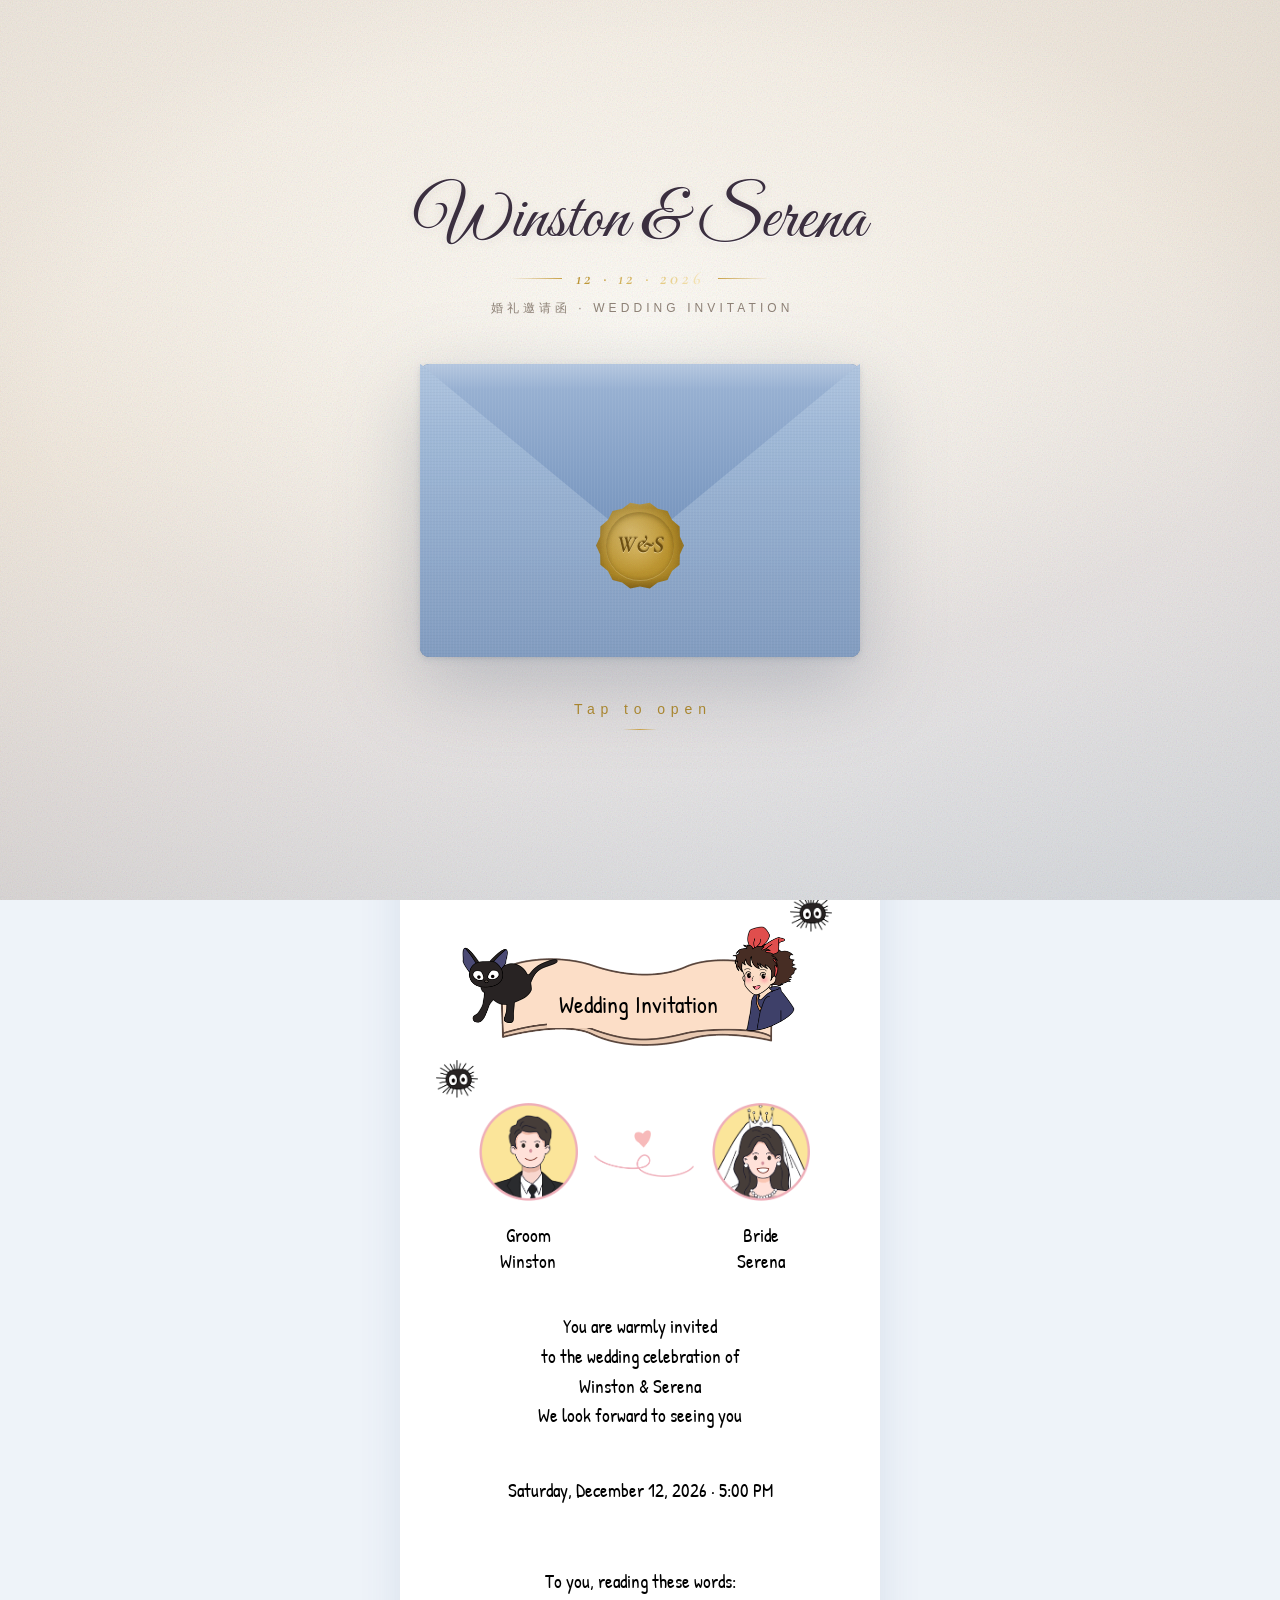
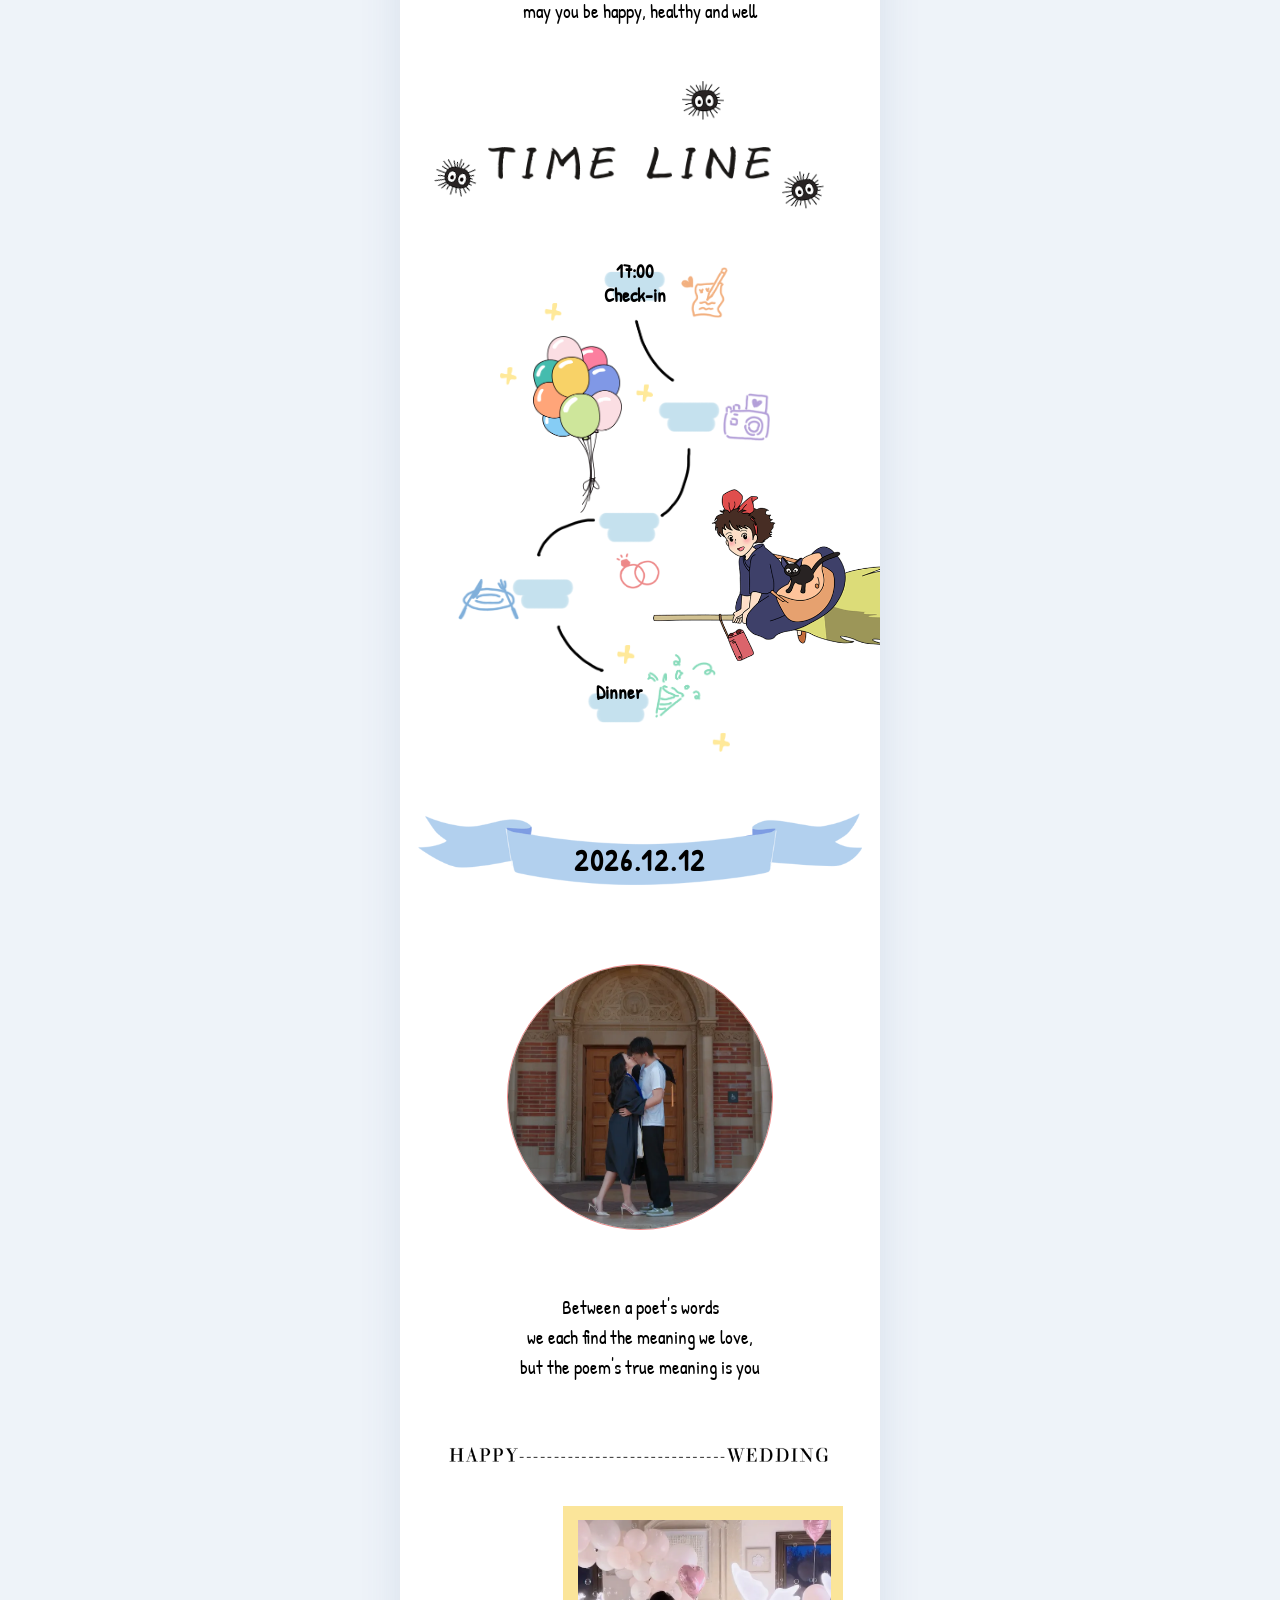
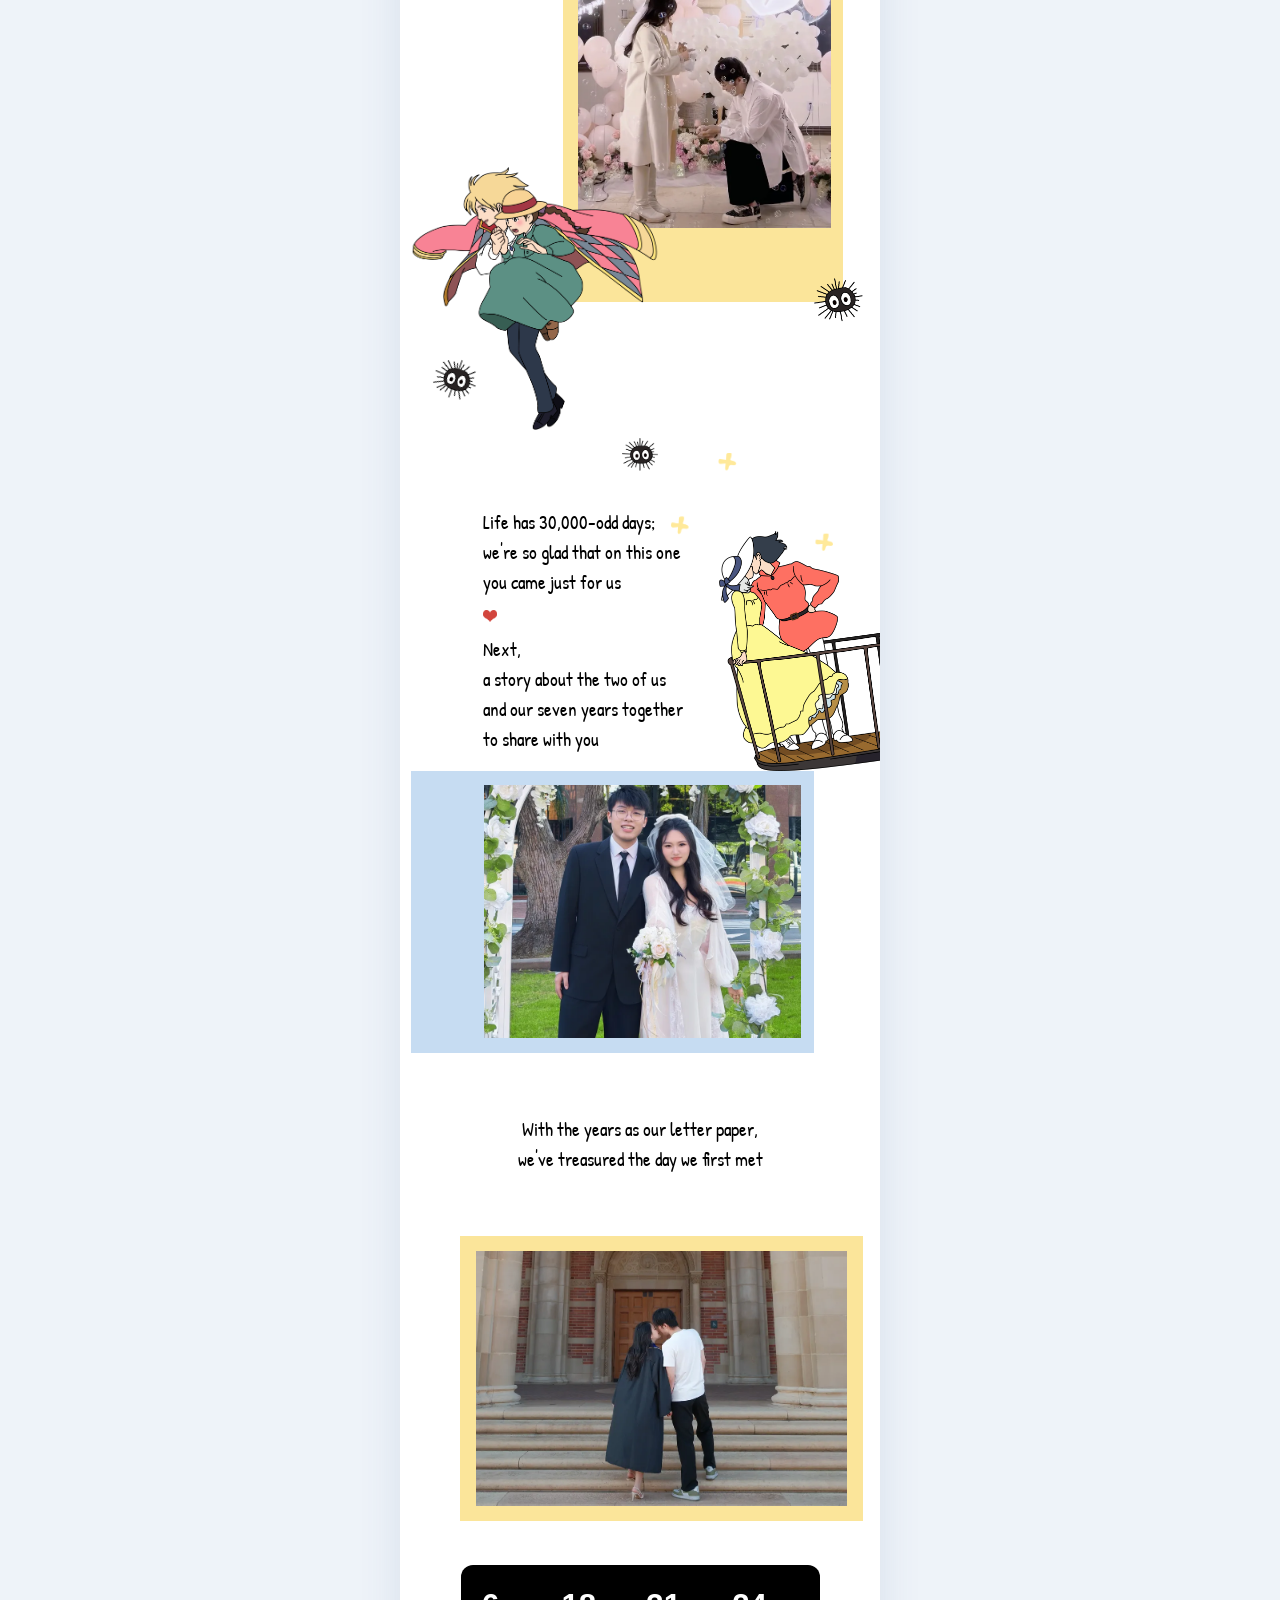
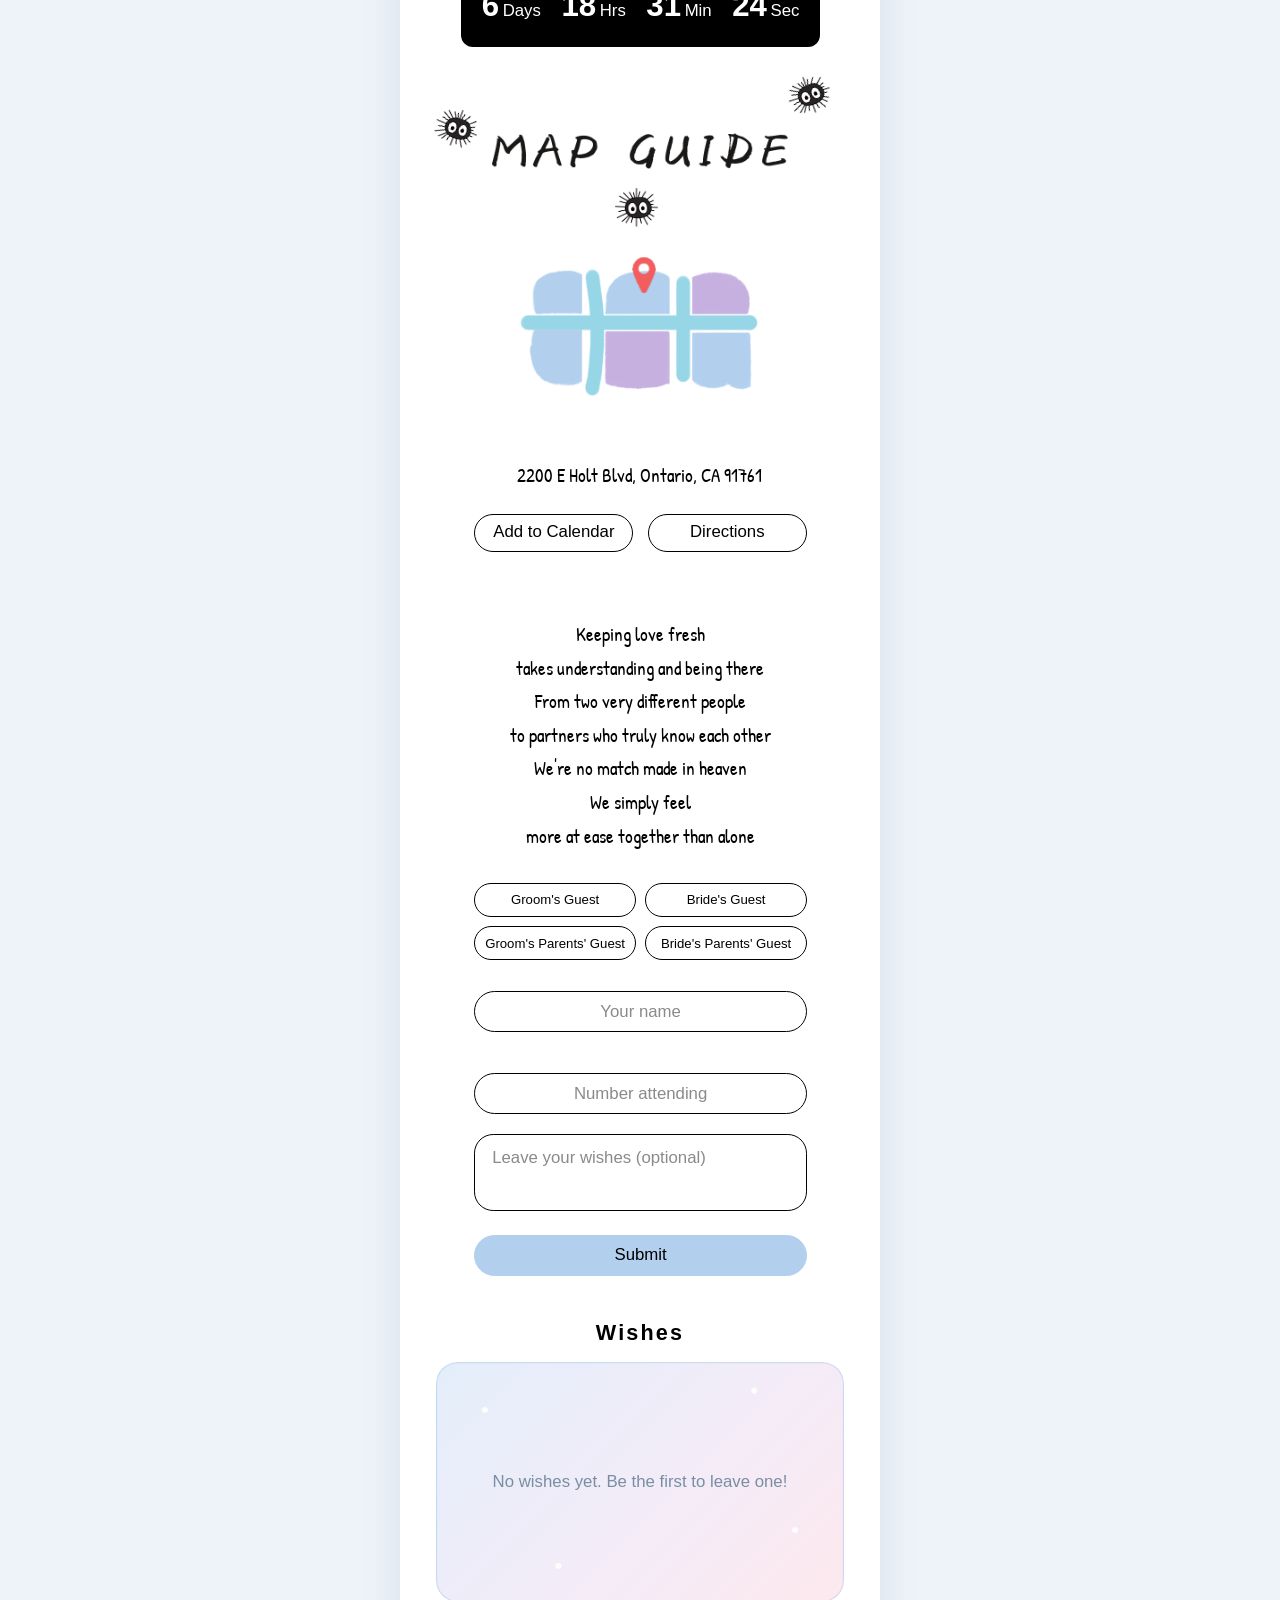
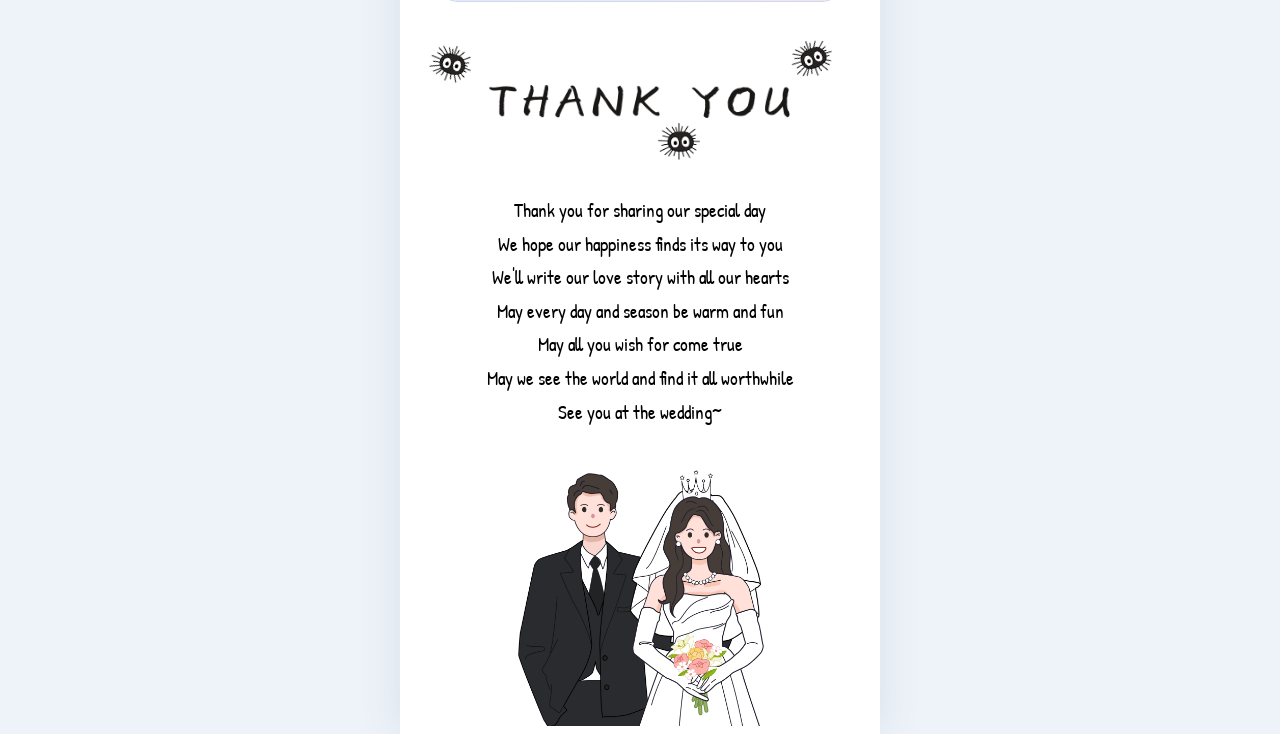
==== commit 3e8ac073: "feat: change opening fryer css" ====
--- a/index.html
+++ b/index.html
@@ -71,7 +71,7 @@
 <img class="el fx" src="assets/fdf8e10832ea436dbf3dfa38f2728aa8.png" alt="" loading="lazy" style="top:calc(var(--u)*1815);left:calc(var(--u)*48);width:calc(var(--u)*51);z-index:32;height:calc(var(--u)*35)">
 <img class="el fx" src="assets/65cf8068ba0b484ab4b98dc7931e6cab.png" alt="" loading="lazy" style="top:calc(var(--u)*1871);left:calc(var(--u)*181);width:calc(var(--u)*94);z-index:10;height:calc(var(--u)*89)">
 <img class="el fx" src="assets/87df318468484314830239cce3d942ac.png" alt="" loading="lazy" style="top:calc(var(--u)*1878);left:calc(var(--u)*206);width:calc(var(--u)*57);z-index:34;height:calc(var(--u)*54)">
-<p class="el fx" style="top:calc(var(--u)*1900);left:calc(var(--u)*137);width:calc(var(--u)*91);z-index:26;text-align:center;font-size:calc(var(--u)*16);color:#000;line-height:1.25;font-weight:bold" data-en="Dinner">搂席</p>
+<p class="el fx" style="top:calc(var(--u)*1900);left:calc(var(--u)*137);width:calc(var(--u)*91);z-index:26;text-align:center;font-size:calc(var(--u)*16);color:#000;line-height:1.25;font-weight:bold" data-en="Dinner">婚宴</p>
 <img class="el fx" src="assets/a62d3f144aa4496ca5e675f0ce83fc0b.png" alt="" loading="lazy" style="top:calc(var(--u)*2011);left:calc(var(--u)*15);width:calc(var(--u)*370);z-index:36;height:calc(var(--u)*59.6)">
 <p class="el fx" style="top:calc(var(--u)*2038);left:calc(var(--u)*0);width:calc(var(--u)*400);z-index:37;text-align:center;font-size:calc(var(--u)*24);color:#000;line-height:1.04;letter-spacing:0.06em;font-weight:bold">2026.12.12</p>
 <!-- 照片 1：替换 assets/photo-1.jpg 即可 -->
--- a/style.css
+++ b/style.css
@@ -178,132 +178,205 @@
 .wall-track.static { overflow-y: auto; padding: calc(var(--u) * 10); -webkit-mask: none; mask: none; }
 .wall-track.static .danmu { position: static; margin-bottom: calc(var(--u) * 8); width: fit-content; max-width: 100%; white-space: normal; height: auto; min-height: calc(var(--u) * 28); }
 
+
 /* ===== 开场信封 ===== */
 html.locked, html.locked body { overflow: hidden; }
+
 .opening {
+  /* 烫金渐变：暗金 → 亮金 → 高光 → 暗金，模拟金箔的反光 */
+  --foil: linear-gradient(100deg,
+    #8a6a1f 0%, #b8912f 12%, #e3c87d 26%, #fff6dd 38%,
+    #dcbc6a 50%, #a8831f 66%, #d7b85f 82%, #8a6a1f 100%);
+  /* 极淡的纸张颗粒，贴在背景和火漆上，避免大色块显得扁平 */
+  --grain: url("data:image/svg+xml,%3Csvg xmlns='http://www.w3.org/2000/svg' width='180' height='180'%3E%3Cfilter id='n'%3E%3CfeTurbulence type='fractalNoise' baseFrequency='.8' numOctaves='3'/%3E%3C/filter%3E%3Crect width='100%25' height='100%25' filter='url(%23n)' opacity='.38'/%3E%3C/svg%3E");
+
   position: fixed; inset: 0; z-index: 2000; overflow: hidden;
-  display: none; flex-direction: column; align-items: center; justify-content: center; gap: 34px;
-  background:
-    radial-gradient(ellipse at 50% 30%, rgba(255, 255, 255, .9), transparent 60%),
-    linear-gradient(160deg, #fbf3ee 0%, #f3e4ec 45%, #dde7f3 100%);
-  cursor: pointer; transition: opacity .9s ease, visibility .9s;
+  display: none; flex-direction: column; align-items: center; justify-content: center;
+  gap: clamp(26px, 5vh, 46px);
+  /* 暖象牙白打底 + 中心柔光 + 四周暗角 */
+  background:
+    radial-gradient(ellipse 88% 78% at 50% 46%, transparent 52%, rgba(118, 102, 88, .13) 100%),
+    radial-gradient(ellipse 72% 56% at 50% 36%, rgba(255, 253, 248, .95), rgba(255, 253, 248, 0) 72%),
+    linear-gradient(168deg, #f8f2e9 0%, #f1e9de 40%, #e8e4e3 70%, #dfe4ea 100%);
+  cursor: pointer; transition: opacity 1s ease, visibility 1s;
   -webkit-tap-highlight-color: transparent;
+}
+.opening::before {
+  content: ""; position: absolute; inset: 0; pointer-events: none;
+  background-image: var(--grain); opacity: .5; mix-blend-mode: multiply;
 }
 .js .opening { display: flex; }
 .opening.hide { opacity: 0; visibility: hidden; }
 
-/* 金色闪光点 */
+/* 金色闪光点：比原来更细更暗，点到为止 */
 .sparkles { position: absolute; inset: 0; pointer-events: none; }
 .sparkles i {
   position: absolute; width: 10px; height: 10px;
-  background: linear-gradient(135deg, #f8e7a8, #d4af37);
-  clip-path: polygon(50% 0, 62% 38%, 100% 50%, 62% 62%, 50% 100%, 38% 62%, 0 50%, 38% 38%);
-  animation: twinkle 2.8s ease-in-out infinite; opacity: 0;
-}
-@keyframes twinkle { 0%, 100% { opacity: 0; transform: scale(.4); } 50% { opacity: .95; transform: scale(1); } }
-
-/* 标题 */
+  background: linear-gradient(135deg, #fbf0c4, #c9a24a);
+  clip-path: polygon(50% 0, 56% 44%, 100% 50%, 56% 56%, 50% 100%, 44% 56%, 0 50%, 44% 44%);
+  animation: twinkle 3.6s ease-in-out infinite; opacity: 0;
+}
+@keyframes twinkle { 0%, 100% { opacity: 0; transform: scale(.35); } 50% { opacity: .62; transform: scale(1); } }
+
+/* ===== 标题 ===== */
 .env-script { font-family: "Great Vibes", "Snell Roundhand", "Segoe Script", cursive; font-weight: 400; }
 .env-title {
-  position: relative; display: flex; flex-direction: column; align-items: center; gap: 8px;
-  color: #5d4a5a; text-align: center; transition: opacity .5s, transform .5s;
-}
-.env-title .env-script { font-size: clamp(40px, 11vw, 60px); line-height: 1.1; color: #4b3b52; }
+  position: relative; display: flex; flex-direction: column; align-items: center; gap: 12px;
+  color: #4a3b46; text-align: center; transition: opacity .5s, transform .5s;
+}
+.env-title .env-script {
+  font-size: clamp(34px, 10.5vw, 70px); line-height: 1.05; color: #3b2f3f;
+  text-shadow: 0 1px 0 rgba(255, 255, 255, .7), 0 2px 10px rgba(80, 60, 80, .12);
+}
 .env-date {
-  display: flex; align-items: center; gap: 12px;
-  font: italic 500 18px/1 "Cormorant Garamond", Georgia, serif; letter-spacing: .18em; color: #a8852f;
-}
-.env-date i { display: block; width: 46px; height: 1px; background: linear-gradient(90deg, transparent, #c9a24a); }
+  display: flex; align-items: center; gap: 14px;
+  font: italic 600 18px/1 "Cormorant Garamond", Georgia, serif; letter-spacing: .2em;
+}
+/* 日期数字做成烫金，高光缓慢扫过 */
+.env-date {
+  background: var(--foil); background-size: 220% 100%;
+  -webkit-background-clip: text; background-clip: text;
+  -webkit-text-fill-color: transparent; color: transparent;
+  animation: foil-shift 7s ease-in-out infinite;
+}
+.env-date i {
+  display: block; width: 52px; height: 1px; flex: none;
+  background: linear-gradient(90deg, transparent, #c9a24a);
+}
 .env-date i:last-child { transform: scaleX(-1); }
-.env-title small { font: 12px/1.6 "PingFang SC", "Microsoft YaHei", sans-serif; letter-spacing: .32em; color: #8a7a8c; }
-
-/* 信封 */
+.env-title small {
+  font: 12px/1.6 "PingFang SC", "Microsoft YaHei", sans-serif;
+  letter-spacing: .34em; color: #8d8176; padding-left: .34em;
+}
+@keyframes foil-shift { 0%, 100% { background-position: 0% 50%; } 50% { background-position: 100% 50%; } }
+
+/* ===== 信封 ===== */
 .envelope {
-  position: relative; width: min(84vw, 400px); aspect-ratio: 3 / 2; perspective: 1200px;
-  filter: drop-shadow(0 18px 30px rgba(70, 90, 130, .25));
+  position: relative; width: min(82vw, 440px); aspect-ratio: 3 / 2; perspective: 1400px;
+  filter:
+    drop-shadow(0 2px 3px rgba(58, 72, 98, .16))
+    drop-shadow(0 24px 40px rgba(52, 68, 100, .26));
   transition: transform .8s cubic-bezier(.3, .7, .3, 1);
 }
 .envelope > div { position: absolute; }
-.env-back { inset: 0; border-radius: 8px; background: #7f99bf; }
+.env-back { inset: 0; border-radius: 9px; background: linear-gradient(180deg, #6b84a8, #5d7497); }
+
+/* 信封正面：细密的布纹 + 下缘压暗，像一张有分量的纸 */
 .env-front {
-  inset: 0; z-index: 3; border-radius: 0 0 8px 8px;
-  background:
-    repeating-linear-gradient(45deg, rgba(255, 255, 255, .035) 0 2px, transparent 2px 5px),
-    linear-gradient(180deg, #b2c7e3, #a3bbdc);
+  inset: 0; z-index: 3; border-radius: 0 0 9px 9px;
+  background:
+    linear-gradient(180deg, rgba(255, 255, 255, .1) 0%, rgba(255, 255, 255, 0) 22%, rgba(40, 60, 90, .1) 100%),
+    repeating-linear-gradient(90deg, rgba(255, 255, 255, .05) 0 1px, transparent 1px 3px),
+    repeating-linear-gradient(0deg, rgba(40, 60, 90, .035) 0 1px, transparent 1px 3px),
+    linear-gradient(180deg, #a6bedb, #8ca7cb);
   clip-path: polygon(0 0, 50% 56%, 100% 0, 100% 100%, 0 100%);
 }
-/* 信封口：外面是雾蓝色，翻开后露出粉色花纹内衬 */
+/* 信封口：外面是雾蓝色，翻开后露出金点花纹内衬 */
 .env-flap {
   inset: 0 0 auto 0; height: 62%; z-index: 4;
   transform-origin: top center; transform-style: preserve-3d;
-  transition: transform .8s cubic-bezier(.4, 0, .2, 1) .3s, z-index 0s .7s;
+  transition: transform .9s cubic-bezier(.4, 0, .2, 1) .3s, z-index 0s .75s;
 }
 .flap-face {
   position: absolute; inset: 0; backface-visibility: hidden; -webkit-backface-visibility: hidden;
   clip-path: polygon(0 0, 100% 0, 50% 100%);
 }
 .flap-out {
-  background:
-    repeating-linear-gradient(45deg, rgba(255, 255, 255, .04) 0 2px, transparent 2px 5px),
-    linear-gradient(180deg, #a6bedf, #93afd6);
+  border-radius: 9px 9px 0 0;
+  background:
+    linear-gradient(180deg, rgba(255, 255, 255, .22) 0 2px, rgba(255, 255, 255, 0) 14%),
+    repeating-linear-gradient(90deg, rgba(255, 255, 255, .05) 0 1px, transparent 1px 3px),
+    linear-gradient(180deg, #9db5d5, #7f9cc3 70%, #7492bb);
 }
 .flap-in {
   transform: rotateX(180deg);
   background:
-    radial-gradient(circle at 50% 50%, #fff 0 2px, transparent 2.5px) 0 0 / 16px 16px,
-    radial-gradient(circle at 50% 50%, #eea6b9 0 2.5px, transparent 3px) 8px 8px / 16px 16px,
-    linear-gradient(#fbe4ea, #f7d3dc);
-}
-/* 信纸 */
+    radial-gradient(circle at 50% 50%, rgba(201, 162, 74, .55) 0 1.6px, transparent 2.2px) 0 0 / 13px 13px,
+    radial-gradient(circle at 50% 50%, #fff 0 1.8px, transparent 2.4px) 6.5px 6.5px / 13px 13px,
+    linear-gradient(#fbe6ea, #f6d2dc);
+}
+
+/* ===== 信纸 ===== */
 .env-letter {
-  left: 5%; right: 5%; top: 6%; height: 92%; z-index: 2; border-radius: 6px;
-  display: flex; flex-direction: column; align-items: center; justify-content: flex-start; gap: 2px;
-  padding-top: 5%; background: #fffaf3;
-  box-shadow: inset 0 0 0 6px #fffaf3, inset 0 0 0 7px rgba(201, 162, 74, .7);
+  left: 5%; right: 5%; top: 6%; height: 92%; z-index: 2; border-radius: 4px;
+  display: flex; flex-direction: column; align-items: center; justify-content: flex-start; gap: 3px;
+  padding-top: 5%;
+  background: linear-gradient(170deg, #fffcf6, #fdf6ea);
+  /* 内缩一圈金色细线，模仿烫金边框 */
+  box-shadow:
+    inset 0 0 0 7px #fffcf6,
+    inset 0 0 0 8px rgba(201, 162, 74, .75),
+    inset 0 0 22px rgba(190, 160, 110, .14),
+    0 2px 6px rgba(70, 60, 50, .14);
   transition: transform 1s cubic-bezier(.3, .8, .3, 1) .9s;
 }
 .env-letter img { width: 34%; height: auto; }
-.env-letter .env-script { font-size: clamp(22px, 6.5vw, 32px); color: #4b3b52; line-height: 1.1; }
-.env-letter-date { font: italic 500 13px/1 "Cormorant Garamond", Georgia, serif; letter-spacing: .2em; color: #a8852f; }
-
-/* 金色火漆印 */
+.env-letter .env-script { font-size: clamp(22px, 6.5vw, 33px); color: #43354a; line-height: 1.1; }
+.env-letter-date {
+  font: italic 600 13px/1 "Cormorant Garamond", Georgia, serif;
+  letter-spacing: .22em; color: #a8852f; padding-left: .22em;
+}
+
+/* ===== 火漆印 ===== */
+/* 做成哑光的蜡，边缘略不规则，字母是压下去的 */
 .env-seal {
-  z-index: 5; left: 50%; top: 62%; width: 74px; height: 74px; margin: -37px 0 0 -37px;
-  border-radius: 50%;
-  background: radial-gradient(circle at 34% 28%, #fbefc0 0%, #e2c060 30%, #c49a32 62%, #93691c 100%);
+  z-index: 5; left: 50%; top: 62%; width: 88px; height: 88px; margin: -44px 0 0 -44px;
+  /* 蜡被压扁时挤出来的扇贝边 */
+  clip-path: polygon(100.0% 50.0%, 95.3% 60.3%, 95.0% 71.7%, 86.4% 79.0%, 81.2% 89.1%, 70.2% 91.9%, 61.1% 98.7%, 50.0% 96.5%, 38.9% 98.7%, 29.8% 91.9%, 18.8% 89.1%, 13.6% 79.0%, 5.0% 71.7%, 4.7% 60.3%, 0.0% 50.0%, 4.7% 39.7%, 5.0% 28.3%, 13.6% 21.0%, 18.8% 10.9%, 29.8% 8.1%, 38.9% 1.3%, 50.0% 3.5%, 61.1% 1.3%, 70.2% 8.1%, 81.2% 10.9%, 86.4% 21.0%, 95.0% 28.3%, 95.3% 39.7%);
+  background:
+    radial-gradient(circle at 38% 32%, rgba(255, 246, 214, .3) 0%, rgba(255, 246, 214, 0) 54%),
+    radial-gradient(circle at 50% 52%, #c9a243 0%, #b68e2c 46%, #96731d 76%, #6f520e 100%);
+  /* 哑光：只留很弱的顶部受光和较重的下缘阴影，不做高光扫过 */
   box-shadow:
-    0 0 0 3px rgba(196, 154, 50, .55), 0 0 0 6px rgba(196, 154, 50, .18),
-    0 6px 14px rgba(80, 55, 10, .35), inset 0 -3px 6px rgba(90, 60, 10, .35);
-  display: flex; align-items: center; justify-content: center; overflow: hidden;
-  transition: transform .45s ease, opacity .45s ease;
-}
+    inset 0 2px 4px rgba(255, 238, 185, .26),
+    inset 0 -6px 13px rgba(68, 46, 6, .5),
+    inset 0 0 0 1px rgba(78, 56, 10, .22);
+  /* clip-path 会裁掉外投影，所以改用 filter 让阴影贴合扇贝边 */
+  filter:
+    drop-shadow(0 2px 3px rgba(70, 50, 10, .4))
+    drop-shadow(0 10px 18px rgba(58, 44, 14, .32));
+  display: flex; align-items: center; justify-content: center;
+  transition: transform .5s ease, opacity .5s ease;
+}
+/* 压印留下的内圈 */
 .env-seal::before {
-  content: ""; position: absolute; inset: 8px; border-radius: 50%;
-  border: 1.5px solid rgba(110, 75, 12, .45); box-shadow: inset 0 1px 0 rgba(255, 245, 210, .5);
-}
-.env-seal::after { /* 光泽扫过 */
-  content: ""; position: absolute; inset: -40%;
-  background: linear-gradient(115deg, transparent 40%, rgba(255, 255, 255, .55) 50%, transparent 60%);
-  animation: sheen 3.2s ease-in-out infinite;
-}
-@keyframes sheen { 0% { transform: translateX(-60%); } 55%, 100% { transform: translateX(60%); } }
+  content: ""; position: absolute; inset: 10px;
+  border-radius: 49% 51% 50% 50% / 51% 49% 50% 50%;
+  box-shadow:
+    inset 0 2px 5px rgba(68, 46, 6, .34),
+    0 1px 0 rgba(255, 243, 200, .22);
+}
+/* 蜡的哑光颗粒 */
+.env-seal::after {
+  content: ""; position: absolute; inset: 0; border-radius: inherit;
+  background-image: var(--grain); opacity: .3; mix-blend-mode: overlay;
+}
 .env-seal span {
-  position: relative; font: italic 600 22px/1 "Cormorant Garamond", Georgia, serif; color: #6e4b0c;
-  text-shadow: 0 1px 0 rgba(255, 240, 200, .6), 0 -1px 0 rgba(90, 60, 10, .3);
-}
+  position: relative; z-index: 1;
+  font: italic 600 23px/1 "Cormorant Garamond", Georgia, serif; color: #6b4d10;
+  text-shadow: 0 1px 0 rgba(255, 243, 205, .5), 0 -1px 1px rgba(58, 40, 5, .55);
+}
+
+/* 提示文字用实金色：烫金渐变的高光落在浅底上会看不清 */
 .env-hint {
-  margin: 0; font: 15px/1 "PingFang SC", "Microsoft YaHei", sans-serif; letter-spacing: .4em; color: #a8852f;
-  animation: hint 1.8s ease-in-out infinite;
-}
-@keyframes hint { 50% { opacity: .35; } }
+  position: relative; margin: 0; color: #a8852f;
+  font: 14px/1 "PingFang SC", "Microsoft YaHei", sans-serif; letter-spacing: .42em;
+  padding-left: .42em;
+}
+.env-hint::after {
+  content: ""; position: absolute; left: 50%; bottom: -14px; transform: translateX(-50%);
+  width: 34px; height: 1px; background: linear-gradient(90deg, transparent, #c9a24a, transparent);
+  animation: hint 2.4s ease-in-out infinite;
+}
 
 /* 拆开 */
-.opening.open .env-seal { transform: scale(1.35); opacity: 0; }
+.opening.open .env-seal { transform: scale(1.3) rotate(-7deg); opacity: 0; }
 .opening.open .env-flap { transform: rotateX(180deg); z-index: 1; }
 .opening.open .env-letter { transform: translateY(-58%); }
 .opening.open .envelope { transform: translateY(18%); }
 .opening.open .env-title, .opening.open .env-hint { opacity: 0; transform: translateY(-10px); }
 .opening.open .env-hint { transition: opacity .3s; animation: none; }
+@keyframes hint { 50% { opacity: .3; } }
 
 /* 花瓣 */
 .petal {
@@ -319,6 +392,6 @@
 
 @media (prefers-reduced-motion: reduce) {
   .env-flap, .env-letter, .envelope { transition: none; }
-  .env-hint, .sparkles i, .env-seal::after { animation: none; }
-  .sparkles i { opacity: .7; }
-}
+  .sparkles i, .env-hint::after, .env-date { animation: none; }
+  .sparkles i { opacity: .55; }
+}
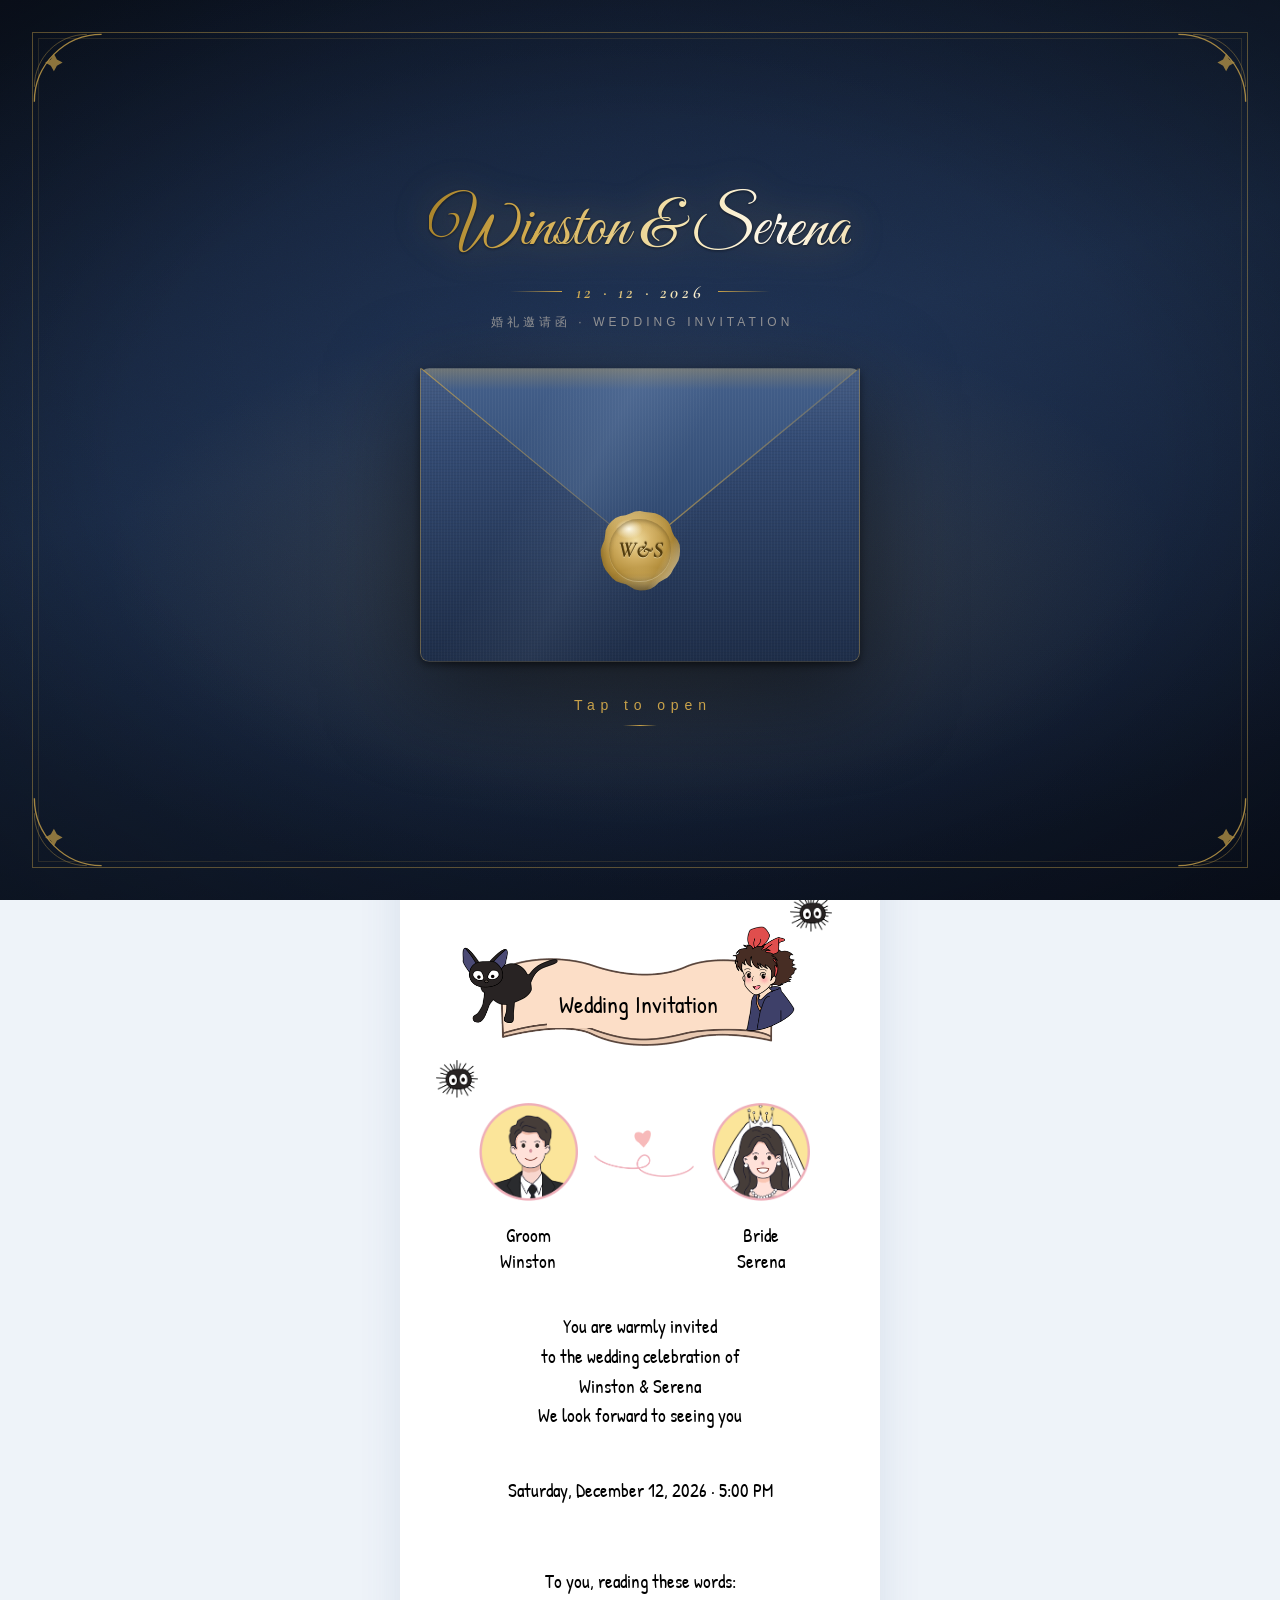
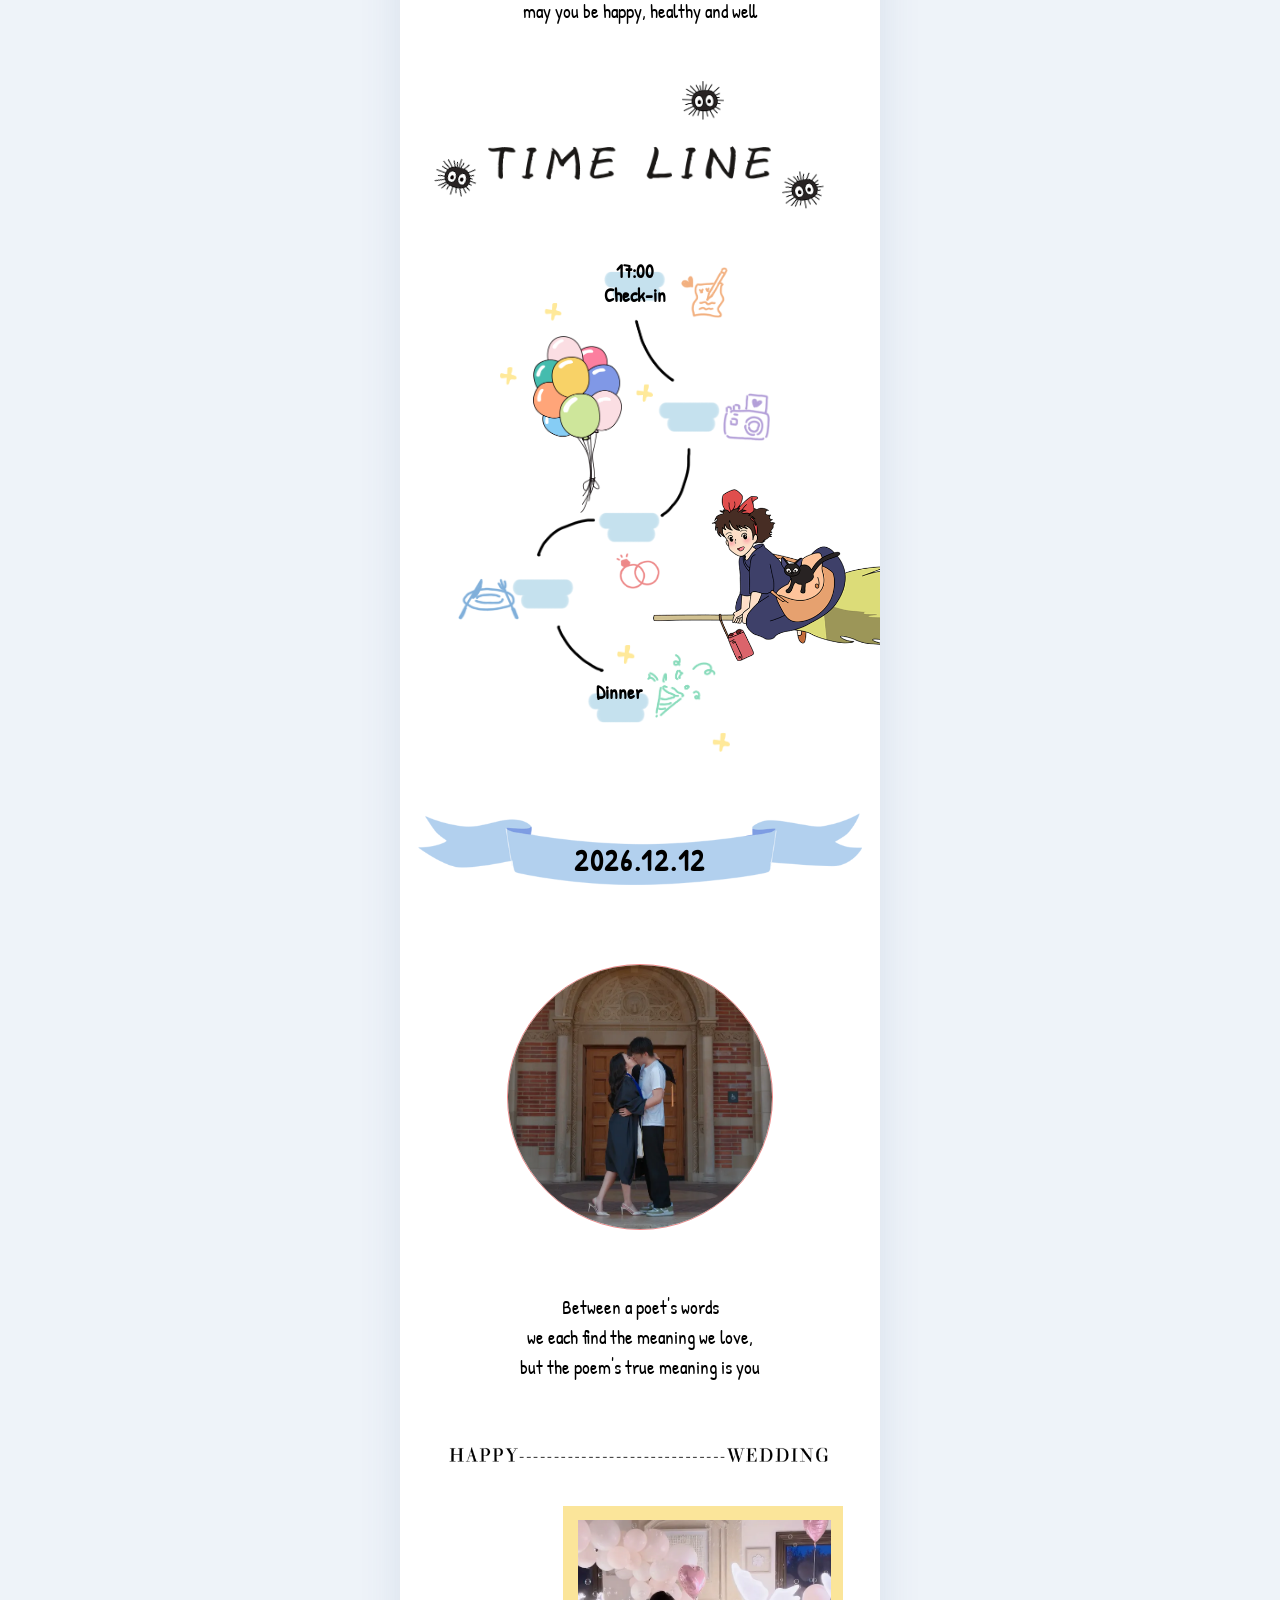
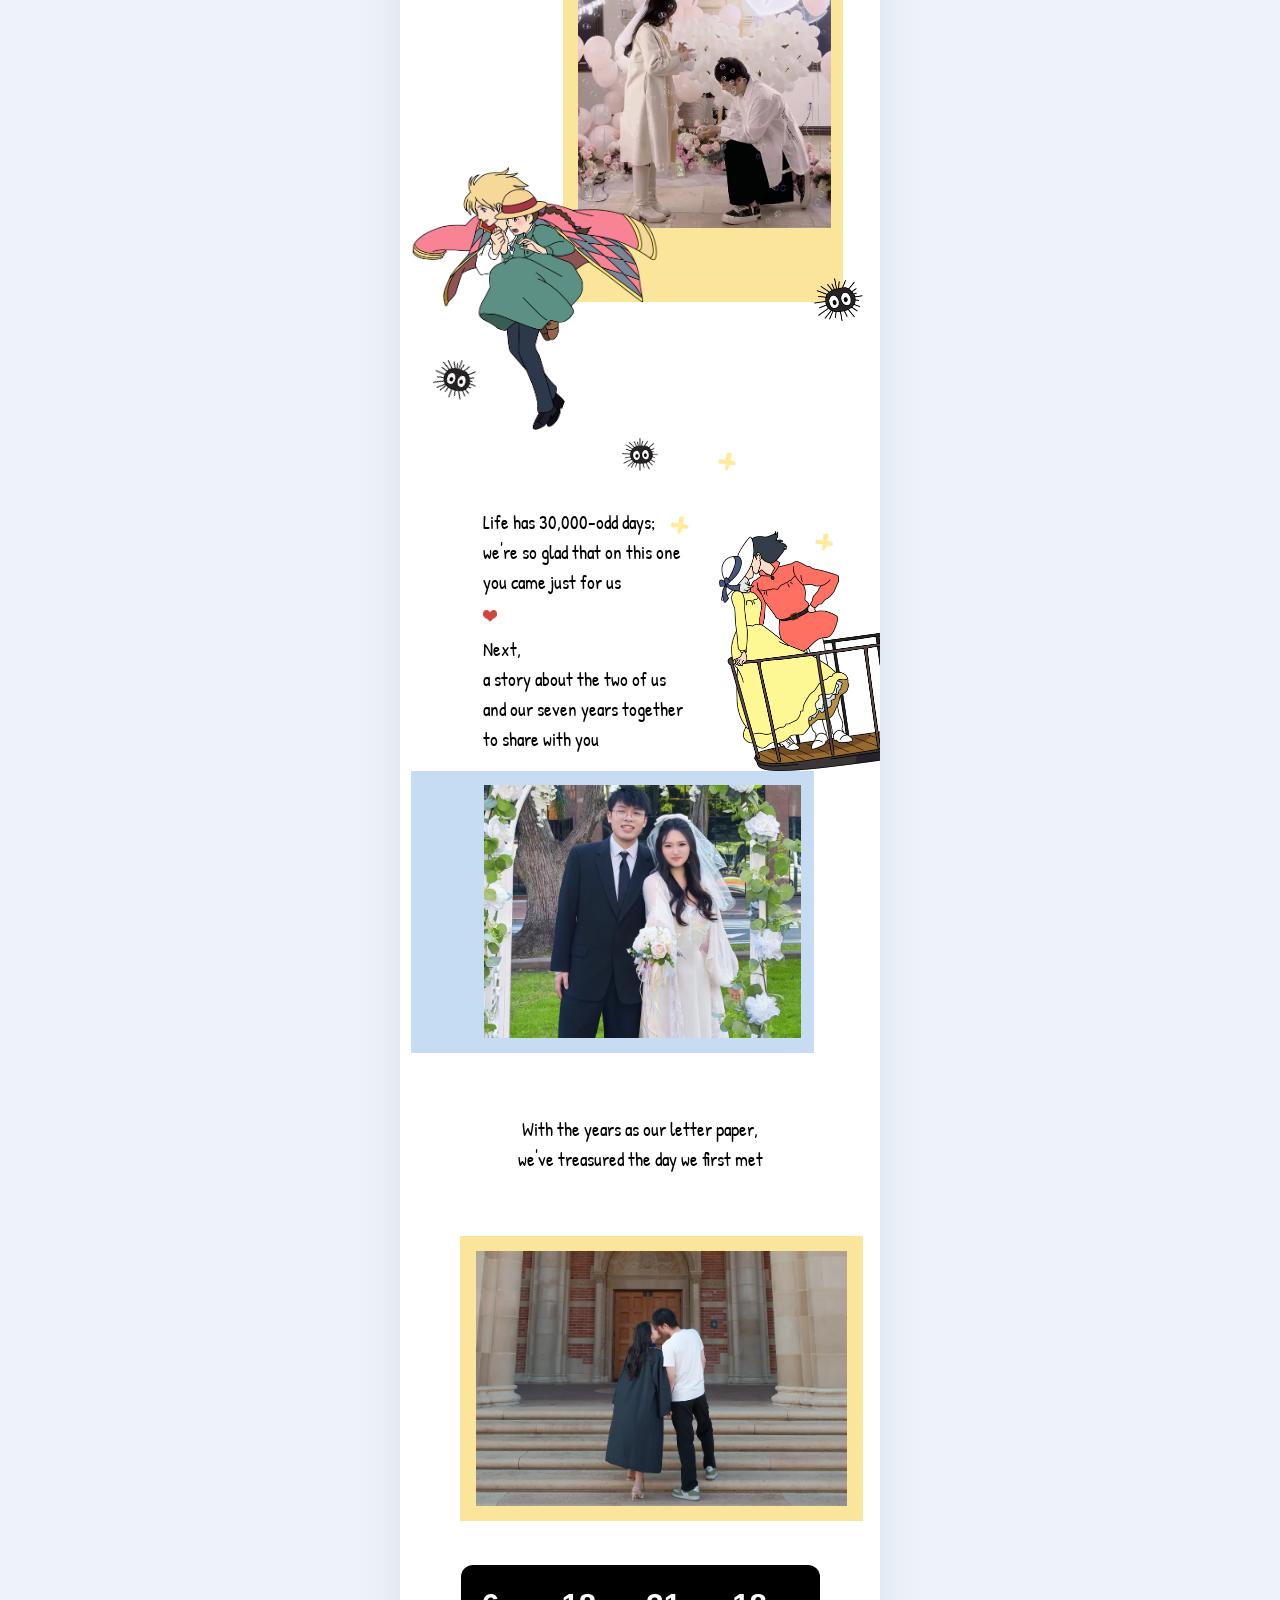
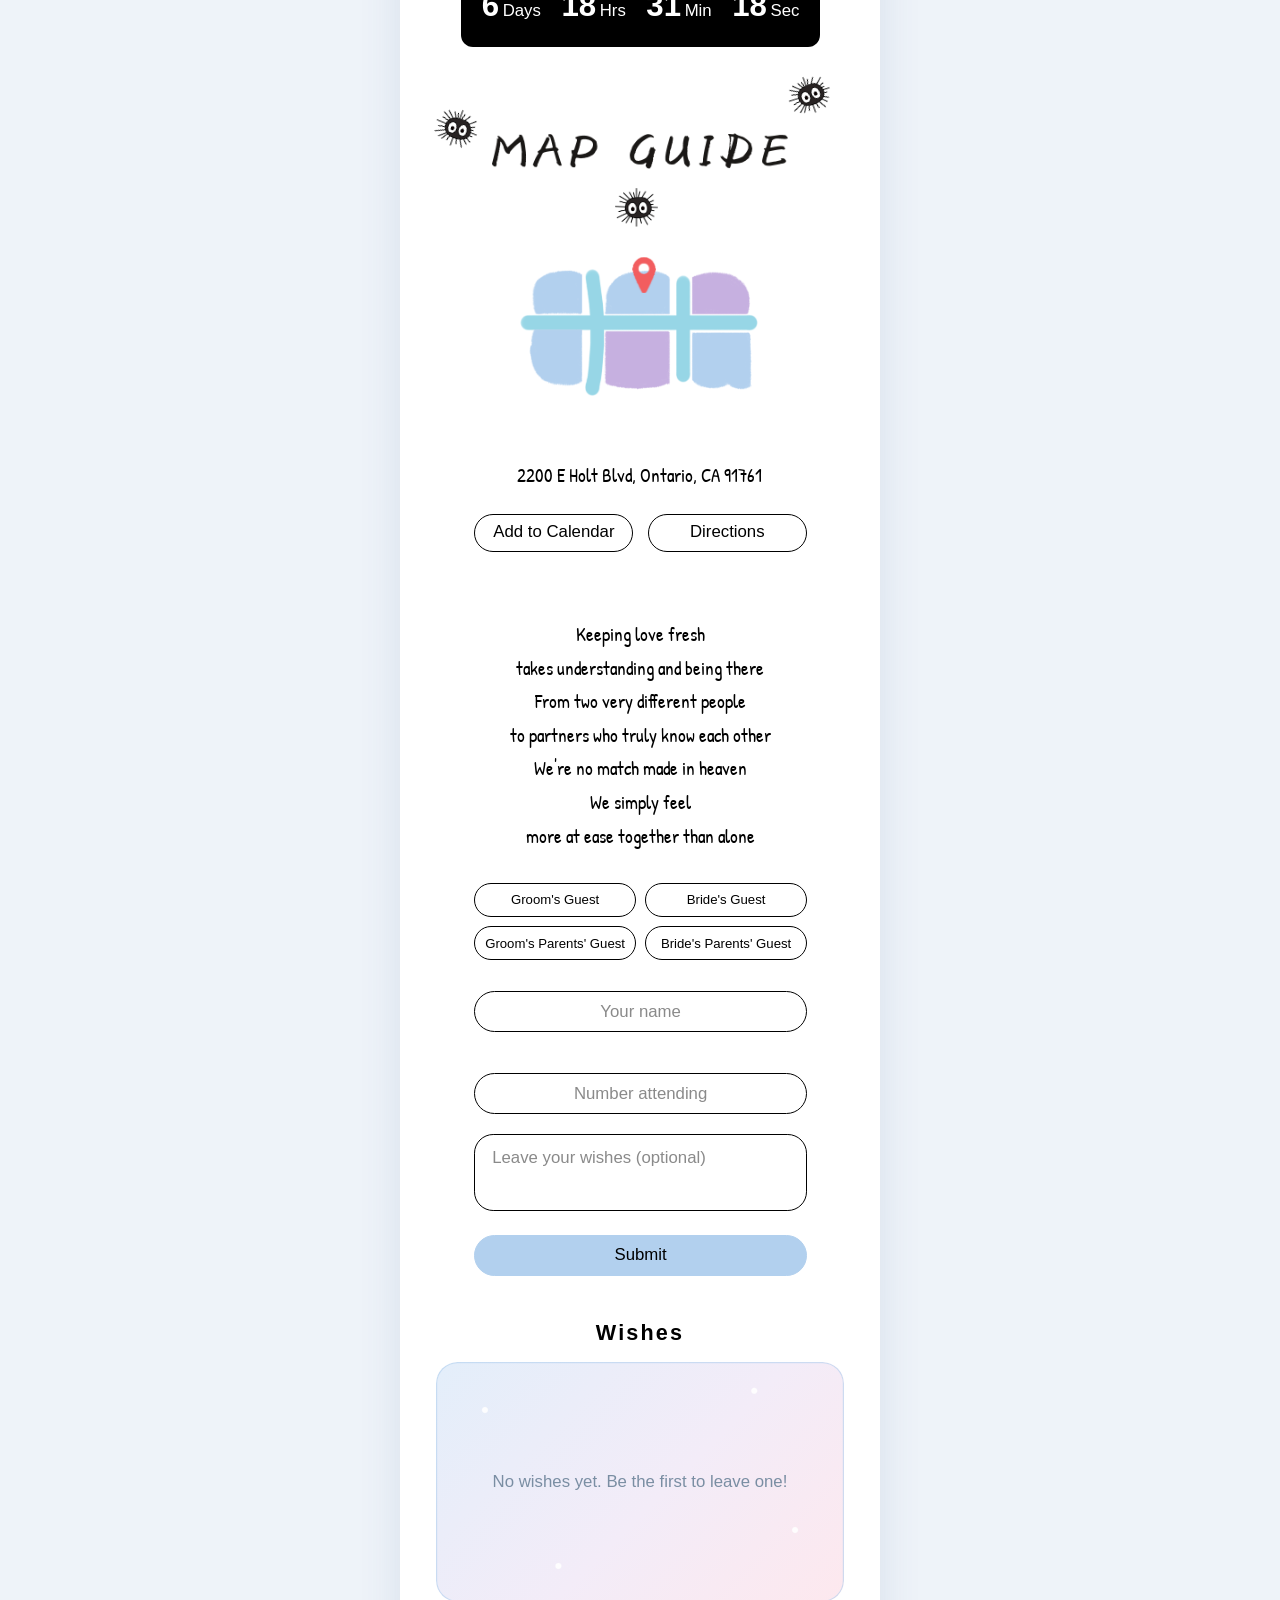
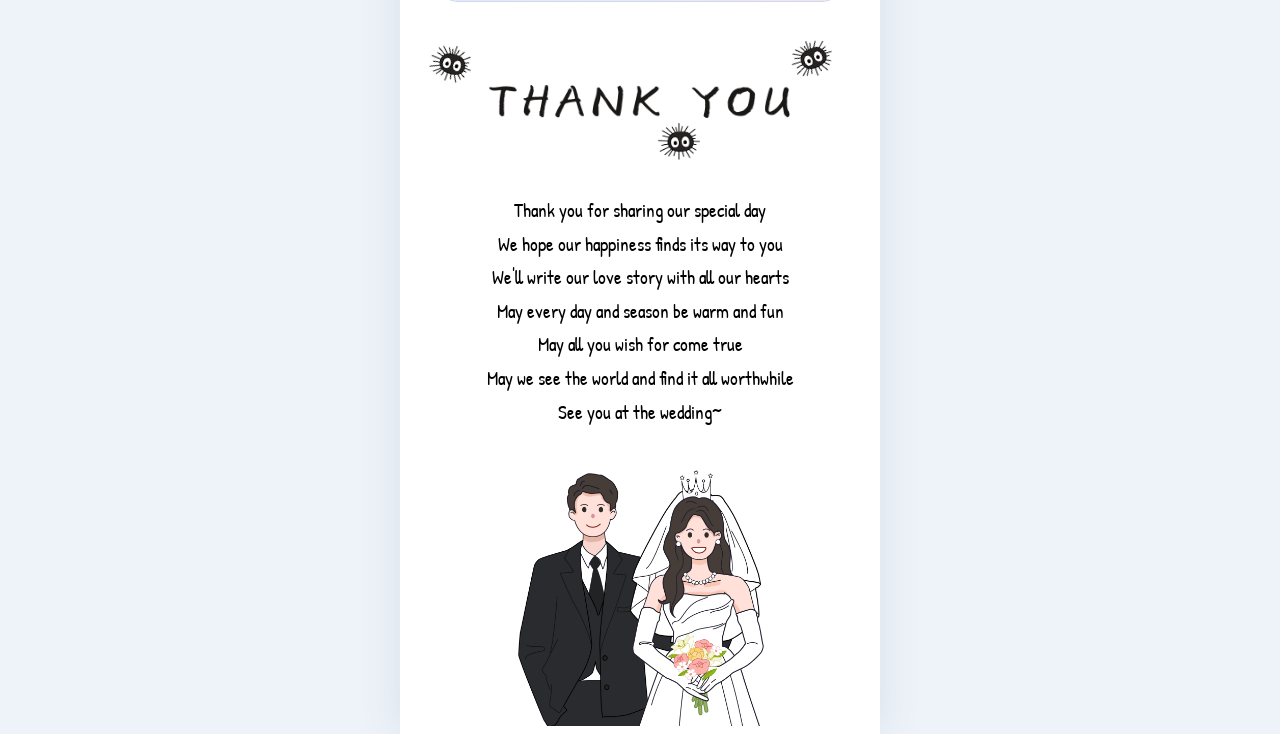
==== commit 0d1cc459: "feat: change opening style" ====
--- a/index.html
+++ b/index.html
@@ -17,6 +17,13 @@
 <body>
 <div id="opening" class="opening" role="button" tabindex="0" aria-label="点击开启邀请函" data-en-aria-label="Tap to open the invitation">
   <div class="sparkles" aria-hidden="true"></div>
+  <div class="frame" aria-hidden="true">
+    <svg width="0" height="0" style="position:absolute"><symbol id="orn" viewBox="0 0 110 110"><path d="M5 105C5 50 50 5 105 5" fill="none" stroke="currentColor" stroke-width="2"/><path d="M5 83C5 40 40 5 83 5" fill="none" stroke="currentColor" stroke-width="1.2" opacity=".6"/><path d="M34 34l4.5 8.5 8.5 4.5-8.5 4.5-4.5 8.5-4.5-8.5-8.5-4.5 8.5-4.5z" fill="currentColor" opacity=".85"/></symbol></svg>
+    <svg class="corner tl" viewBox="0 0 110 110"><use href="#orn" width="110" height="110"/></svg>
+    <svg class="corner tr" viewBox="0 0 110 110"><use href="#orn" width="110" height="110"/></svg>
+    <svg class="corner bl" viewBox="0 0 110 110"><use href="#orn" width="110" height="110"/></svg>
+    <svg class="corner br" viewBox="0 0 110 110"><use href="#orn" width="110" height="110"/></svg>
+  </div>
   <div class="env-title">
     <span class="env-script">Winston &amp; Serena</span>
     <span class="env-date"><i></i>12 · 12 · 2026<i></i></span>
--- a/style.css
+++ b/style.css
@@ -183,95 +183,130 @@
 html.locked, html.locked body { overflow: hidden; }
 
 .opening {
-  /* 烫金渐变：暗金 → 亮金 → 高光 → 暗金，模拟金箔的反光 */
+  /* 烫金渐变：深金 → 亮金 → 高光 → 深金。深底上才压得住，所以整体比浅底版本亮一档 */
   --foil: linear-gradient(100deg,
-    #8a6a1f 0%, #b8912f 12%, #e3c87d 26%, #fff6dd 38%,
-    #dcbc6a 50%, #a8831f 66%, #d7b85f 82%, #8a6a1f 100%);
-  /* 极淡的纸张颗粒，贴在背景和火漆上，避免大色块显得扁平 */
-  --grain: url("data:image/svg+xml,%3Csvg xmlns='http://www.w3.org/2000/svg' width='180' height='180'%3E%3Cfilter id='n'%3E%3CfeTurbulence type='fractalNoise' baseFrequency='.8' numOctaves='3'/%3E%3C/filter%3E%3Crect width='100%25' height='100%25' filter='url(%23n)' opacity='.38'/%3E%3C/svg%3E");
+    #a8832a 0%, #d4ad50 12%, #f6e6b4 28%, #fffaf0 38%,
+    #ecd392 50%, #c39a35 66%, #e6cd86 84%, #a8832a 100%);
+  --gold: #c9a24a;
+  /* 极淡的颗粒，让深色底不像一块纯色 */
+  --grain: url("data:image/svg+xml,%3Csvg xmlns='http://www.w3.org/2000/svg' width='180' height='180'%3E%3Cfilter id='n'%3E%3CfeTurbulence type='fractalNoise' baseFrequency='.8' numOctaves='3'/%3E%3C/filter%3E%3Crect width='100%25' height='100%25' filter='url(%23n)' opacity='.4'/%3E%3C/svg%3E");
 
   position: fixed; inset: 0; z-index: 2000; overflow: hidden;
   display: none; flex-direction: column; align-items: center; justify-content: center;
-  gap: clamp(26px, 5vh, 46px);
-  /* 暖象牙白打底 + 中心柔光 + 四周暗角 */
-  background:
-    radial-gradient(ellipse 88% 78% at 50% 46%, transparent 52%, rgba(118, 102, 88, .13) 100%),
-    radial-gradient(ellipse 72% 56% at 50% 36%, rgba(255, 253, 248, .95), rgba(255, 253, 248, 0) 72%),
-    linear-gradient(168deg, #f8f2e9 0%, #f1e9de 40%, #e8e4e3 70%, #dfe4ea 100%);
+  /* safe center：内容比视口高时不往两头溢出（溢出的部分会被 overflow:hidden 切掉） */
+  justify-content: safe center;
+  gap: clamp(18px, 4vh, 46px);
+  padding: clamp(36px, 7vh, 72px) 18px;
+  /* 墨蓝夜色：四周压暗 + 中部冷光 + 信封后面一团暖金光 */
+  background:
+    radial-gradient(ellipse 96% 86% at 50% 50%, transparent 42%, rgba(0, 0, 0, .5) 100%),
+    radial-gradient(ellipse 58% 40% at 50% 63%, rgba(201, 162, 74, .16), transparent 72%),
+    radial-gradient(ellipse 92% 72% at 50% 44%, rgba(42, 66, 108, .55), transparent 76%),
+    linear-gradient(165deg, #0b1322 0%, #16253d 44%, #101b2e 74%, #0a1120 100%);
   cursor: pointer; transition: opacity 1s ease, visibility 1s;
   -webkit-tap-highlight-color: transparent;
 }
 .opening::before {
   content: ""; position: absolute; inset: 0; pointer-events: none;
-  background-image: var(--grain); opacity: .5; mix-blend-mode: multiply;
+  background-image: var(--grain); opacity: .22; mix-blend-mode: overlay;
 }
 .js .opening { display: flex; }
 .opening.hide { opacity: 0; visibility: hidden; }
 
-/* 金色闪光点：比原来更细更暗，点到为止 */
+/* ===== 金色描边框 + 四角花纹 ===== */
+.frame {
+  position: absolute; inset: clamp(13px, 3.2vw, 32px);
+  color: var(--gold); pointer-events: none;
+  transition: opacity .6s ease;
+}
+.frame::before {
+  content: ""; position: absolute; inset: 0;
+  border: 1px solid rgba(201, 162, 74, .42);
+}
+.frame::after {
+  content: ""; position: absolute; inset: 6px;
+  border: 1px solid rgba(201, 162, 74, .16);
+}
+.corner { position: absolute; width: clamp(42px, 8.5vw, 74px); height: auto; opacity: .8; }
+.corner.tl { left: -1px; top: -1px; }
+.corner.tr { right: -1px; top: -1px; transform: scaleX(-1); }
+.corner.bl { left: -1px; bottom: -1px; transform: scaleY(-1); }
+.corner.br { right: -1px; bottom: -1px; transform: scale(-1); }
+.opening.open .frame { opacity: 0; }
+
+/* 金色星点：深底上才看得出来，所以比浅底版本亮一些 */
 .sparkles { position: absolute; inset: 0; pointer-events: none; }
 .sparkles i {
   position: absolute; width: 10px; height: 10px;
-  background: linear-gradient(135deg, #fbf0c4, #c9a24a);
+  background: linear-gradient(135deg, #fff6dd, #c9a24a);
   clip-path: polygon(50% 0, 56% 44%, 100% 50%, 56% 56%, 50% 100%, 44% 56%, 0 50%, 44% 44%);
   animation: twinkle 3.6s ease-in-out infinite; opacity: 0;
 }
-@keyframes twinkle { 0%, 100% { opacity: 0; transform: scale(.35); } 50% { opacity: .62; transform: scale(1); } }
+@keyframes twinkle { 0%, 100% { opacity: 0; transform: scale(.35); } 50% { opacity: .9; transform: scale(1); } }
 
 /* ===== 标题 ===== */
 .env-script { font-family: "Great Vibes", "Snell Roundhand", "Segoe Script", cursive; font-weight: 400; }
 .env-title {
   position: relative; display: flex; flex-direction: column; align-items: center; gap: 12px;
-  color: #4a3b46; text-align: center; transition: opacity .5s, transform .5s;
-}
+  text-align: center; transition: opacity .5s, transform .5s;
+}
+/* 名字做成烫金，并带一点点光晕，像金箔在暗处反光 */
 .env-title .env-script {
-  font-size: clamp(34px, 10.5vw, 70px); line-height: 1.05; color: #3b2f3f;
-  text-shadow: 0 1px 0 rgba(255, 255, 255, .7), 0 2px 10px rgba(80, 60, 80, .12);
+  /* 同时跟着宽度和高度缩：矮屏时字号自动变小，花体的花尾才不会被切 */
+  font-size: clamp(30px, min(10vw, 9.5vh), 66px); line-height: 1.25;
+  background: var(--foil); background-size: 220% 100%;
+  -webkit-background-clip: text; background-clip: text;
+  -webkit-text-fill-color: transparent; color: transparent;
+  filter: drop-shadow(0 1px 1px rgba(0, 0, 0, .5)) drop-shadow(0 0 18px rgba(201, 162, 74, .3));
+  animation: foil-shift 8s ease-in-out infinite;
 }
 .env-date {
   display: flex; align-items: center; gap: 14px;
   font: italic 600 18px/1 "Cormorant Garamond", Georgia, serif; letter-spacing: .2em;
-}
-/* 日期数字做成烫金，高光缓慢扫过 */
-.env-date {
   background: var(--foil); background-size: 220% 100%;
   -webkit-background-clip: text; background-clip: text;
   -webkit-text-fill-color: transparent; color: transparent;
-  animation: foil-shift 7s ease-in-out infinite;
+  animation: foil-shift 8s ease-in-out infinite .6s;
 }
 .env-date i {
   display: block; width: 52px; height: 1px; flex: none;
-  background: linear-gradient(90deg, transparent, #c9a24a);
+  background: linear-gradient(90deg, transparent, var(--gold));
 }
 .env-date i:last-child { transform: scaleX(-1); }
 .env-title small {
   font: 12px/1.6 "PingFang SC", "Microsoft YaHei", sans-serif;
-  letter-spacing: .34em; color: #8d8176; padding-left: .34em;
+  letter-spacing: .34em; color: rgba(228, 216, 198, .6); padding-left: .34em;
 }
 @keyframes foil-shift { 0%, 100% { background-position: 0% 50%; } 50% { background-position: 100% 50%; } }
 
 /* ===== 信封 ===== */
 .envelope {
-  position: relative; width: min(82vw, 440px); aspect-ratio: 3 / 2; perspective: 1400px;
+  position: relative; width: min(82vw, 440px, 56vh); aspect-ratio: 3 / 2; perspective: 1400px;
   filter:
-    drop-shadow(0 2px 3px rgba(58, 72, 98, .16))
-    drop-shadow(0 24px 40px rgba(52, 68, 100, .26));
+    drop-shadow(0 3px 4px rgba(0, 0, 0, .45))
+    drop-shadow(0 26px 46px rgba(0, 0, 0, .5));
+  animation: float 7s ease-in-out infinite;
   transition: transform .8s cubic-bezier(.3, .7, .3, 1);
 }
+@keyframes float { 0%, 100% { translate: 0 0; } 50% { translate: 0 -9px; } }
 .envelope > div { position: absolute; }
-.env-back { inset: 0; border-radius: 9px; background: linear-gradient(180deg, #6b84a8, #5d7497); }
-
-/* 信封正面：细密的布纹 + 下缘压暗，像一张有分量的纸 */
+.env-back { inset: 0; border-radius: 9px; background: linear-gradient(180deg, #1d2e48, #14203a); }
+
+/* 信封正面：深墨蓝细布纹，边缘一圈很淡的金线 */
 .env-front {
   inset: 0; z-index: 3; border-radius: 0 0 9px 9px;
   background:
-    linear-gradient(180deg, rgba(255, 255, 255, .1) 0%, rgba(255, 255, 255, 0) 22%, rgba(40, 60, 90, .1) 100%),
-    repeating-linear-gradient(90deg, rgba(255, 255, 255, .05) 0 1px, transparent 1px 3px),
-    repeating-linear-gradient(0deg, rgba(40, 60, 90, .035) 0 1px, transparent 1px 3px),
-    linear-gradient(180deg, #a6bedb, #8ca7cb);
+    linear-gradient(180deg, rgba(255, 255, 255, .07) 0%, rgba(255, 255, 255, 0) 24%, rgba(0, 0, 0, .26) 100%),
+    /* 纸面斜光，和火漆高光同一个 118° 方向，材质才像在同一束光下 */
+    linear-gradient(118deg, transparent 28%, rgba(214, 232, 255, .07) 44%, transparent 60%),
+    repeating-linear-gradient(90deg, rgba(255, 255, 255, .035) 0 1px, transparent 1px 3px),
+    repeating-linear-gradient(0deg, rgba(0, 0, 0, .05) 0 1px, transparent 1px 3px),
+    linear-gradient(180deg, #37507a, #283d62);
+  /* 外缘一圈很淡的金线；clip-path 会把它沿 V 字切断，正好只留在左右和底边 */
+  box-shadow: inset 0 0 0 1px rgba(201, 162, 74, .42);
   clip-path: polygon(0 0, 50% 56%, 100% 0, 100% 100%, 0 100%);
 }
-/* 信封口：外面是雾蓝色，翻开后露出金点花纹内衬 */
+/* 信封口：外面是墨蓝，翻开后露出金色内衬 */
 .env-flap {
   inset: 0 0 auto 0; height: 62%; z-index: 4;
   transform-origin: top center; transform-style: preserve-3d;
@@ -284,16 +319,26 @@
 .flap-out {
   border-radius: 9px 9px 0 0;
   background:
-    linear-gradient(180deg, rgba(255, 255, 255, .22) 0 2px, rgba(255, 255, 255, 0) 14%),
-    repeating-linear-gradient(90deg, rgba(255, 255, 255, .05) 0 1px, transparent 1px 3px),
-    linear-gradient(180deg, #9db5d5, #7f9cc3 70%, #7492bb);
-}
+    linear-gradient(180deg, rgba(201, 162, 74, .3) 0 1.5px, rgba(255, 255, 255, 0) 12%),
+    repeating-linear-gradient(90deg, rgba(255, 255, 255, .035) 0 1px, transparent 1px 3px),
+    linear-gradient(118deg, transparent 26%, rgba(214, 232, 255, .085) 42%, transparent 58%),
+    linear-gradient(180deg, #44608b, #334d75 70%, #2c4369);
+}
+/* V 字斜边上的两道金线：角度和长度由 3:2 信封 + 62% 封口算出，按比例缩放时恒定 */
+.flap-out::before, .flap-out::after {
+  content: ""; position: absolute; top: 0; height: 1.5px; width: 64.9%;
+  background: linear-gradient(90deg, rgba(201, 162, 74, .7), rgba(201, 162, 74, .22));
+}
+.flap-out::before { left: 0; transform-origin: 0 0; transform: rotate(39.58deg) translateY(-1px); }
+.flap-out::after { right: 0; transform-origin: 100% 0; transform: rotate(-39.58deg) translateY(-1px); }
+
+/* 金色内衬：细密的菱格暗纹 */
 .flap-in {
   transform: rotateX(180deg);
   background:
-    radial-gradient(circle at 50% 50%, rgba(201, 162, 74, .55) 0 1.6px, transparent 2.2px) 0 0 / 13px 13px,
-    radial-gradient(circle at 50% 50%, #fff 0 1.8px, transparent 2.4px) 6.5px 6.5px / 13px 13px,
-    linear-gradient(#fbe6ea, #f6d2dc);
+    repeating-linear-gradient(45deg, rgba(120, 88, 20, .16) 0 1px, transparent 1px 9px),
+    repeating-linear-gradient(-45deg, rgba(120, 88, 20, .16) 0 1px, transparent 1px 9px),
+    linear-gradient(160deg, #e2c379, #c9a24a 52%, #a8832a);
 }
 
 /* ===== 信纸 ===== */
@@ -305,9 +350,9 @@
   /* 内缩一圈金色细线，模仿烫金边框 */
   box-shadow:
     inset 0 0 0 7px #fffcf6,
-    inset 0 0 0 8px rgba(201, 162, 74, .75),
-    inset 0 0 22px rgba(190, 160, 110, .14),
-    0 2px 6px rgba(70, 60, 50, .14);
+    inset 0 0 0 8px rgba(201, 162, 74, .8),
+    inset 0 0 22px rgba(190, 160, 110, .16),
+    0 3px 10px rgba(0, 0, 0, .4);
   transition: transform 1s cubic-bezier(.3, .8, .3, 1) .9s;
 }
 .env-letter img { width: 34%; height: auto; }
@@ -318,54 +363,65 @@
 }
 
 /* ===== 火漆印 ===== */
-/* 做成哑光的蜡，边缘略不规则，字母是压下去的 */
+/* 抛光的金蜡：不规则蜡边 + 弧面高光 + 缓慢扫过的反光；底色仍压在古铜金，不往亮黄跑 */
 .env-seal {
-  z-index: 5; left: 50%; top: 62%; width: 88px; height: 88px; margin: -44px 0 0 -44px;
-  /* 蜡被压扁时挤出来的扇贝边 */
-  clip-path: polygon(100.0% 50.0%, 95.3% 60.3%, 95.0% 71.7%, 86.4% 79.0%, 81.2% 89.1%, 70.2% 91.9%, 61.1% 98.7%, 50.0% 96.5%, 38.9% 98.7%, 29.8% 91.9%, 18.8% 89.1%, 13.6% 79.0%, 5.0% 71.7%, 4.7% 60.3%, 0.0% 50.0%, 4.7% 39.7%, 5.0% 28.3%, 13.6% 21.0%, 18.8% 10.9%, 29.8% 8.1%, 38.9% 1.3%, 50.0% 3.5%, 61.1% 1.3%, 70.2% 8.1%, 81.2% 10.9%, 86.4% 21.0%, 95.0% 28.3%, 95.3% 39.7%);
-  background:
-    radial-gradient(circle at 38% 32%, rgba(255, 246, 214, .3) 0%, rgba(255, 246, 214, 0) 54%),
-    radial-gradient(circle at 50% 52%, #c9a243 0%, #b68e2c 46%, #96731d 76%, #6f520e 100%);
-  /* 哑光：只留很弱的顶部受光和较重的下缘阴影，不做高光扫过 */
+  z-index: 5; left: 50%; top: 62%; width: 84px; height: 84px; margin: -42px 0 0 -42px;
+  clip-path: polygon(97.7% 50.0%, 97.3% 56.2%, 95.9% 62.3%, 92.8% 67.7%, 89.6% 72.9%, 86.8% 78.2%, 82.8% 82.8%, 77.4% 85.8%, 72.4% 88.8%, 67.8% 93.0%, 62.4% 96.3%, 56.3% 97.8%, 50.0% 98.1%, 43.8% 96.9%, 38.3% 93.7%, 33.2% 90.6%, 27.4% 89.1%, 21.5% 87.1%, 16.8% 83.2%, 12.9% 78.5%, 9.0% 73.7%, 6.2% 68.1%, 4.7% 62.1%, 3.4% 56.1%, 3.2% 50.0%, 5.1% 44.1%, 7.5% 38.6%, 8.4% 32.8%, 9.1% 26.4%, 11.8% 20.7%, 15.9% 15.9%, 20.8% 12.0%, 26.7% 9.6%, 32.8% 8.5%, 38.3% 6.5%, 44.0% 4.1%, 50.0% 3.6%, 56.0% 4.7%, 62.0% 5.3%, 68.2% 6.1%, 73.9% 8.6%, 79.1% 12.1%, 83.6% 16.4%, 86.6% 21.9%, 88.2% 27.9%, 90.7% 33.2%, 94.5% 38.1%, 97.2% 43.8%);
+  background:
+    /* 锐高光：光源在左上，弧面上的那个小亮点 */
+    radial-gradient(ellipse 24% 17% at 37% 25%, rgba(255, 253, 240, .95), rgba(255, 253, 240, 0) 68%),
+    /* 顶部一片宽反光 */
+    linear-gradient(163deg, rgba(255, 247, 214, .5) 0%, rgba(255, 247, 214, .08) 24%, rgba(255, 247, 214, 0) 44%),
+    /* 底部暖色回弹光，让弧面立起来 */
+    radial-gradient(ellipse 58% 28% at 56% 90%, rgba(255, 228, 158, .34), rgba(255, 228, 158, 0) 72%),
+    /* 底缘一点冷光，是信封的墨蓝反射上来的 */
+    radial-gradient(ellipse 68% 24% at 50% 97%, rgba(150, 182, 224, .24), rgba(150, 182, 224, 0) 70%),
+    /* 金属底：亮芯 → 暗缘，形成圆弧的体积 */
+    radial-gradient(circle at 45% 39%, #f0dca0 0%, #d6b468 22%, #b6913f 48%, #8c6a21 74%, #5c4310 100%);
   box-shadow:
-    inset 0 2px 4px rgba(255, 238, 185, .26),
-    inset 0 -6px 13px rgba(68, 46, 6, .5),
-    inset 0 0 0 1px rgba(78, 56, 10, .22);
+    inset 0 2px 3px rgba(255, 250, 222, .5),
+    inset 0 -6px 14px rgba(40, 27, 3, .55),
+    inset 0 0 0 1px rgba(50, 34, 6, .35);
   /* clip-path 会裁掉外投影，所以改用 filter 让阴影贴合扇贝边 */
   filter:
-    drop-shadow(0 2px 3px rgba(70, 50, 10, .4))
-    drop-shadow(0 10px 18px rgba(58, 44, 14, .32));
+    drop-shadow(0 1px 2px rgba(0, 0, 0, .5))
+    drop-shadow(0 6px 13px rgba(0, 0, 0, .42))
+    drop-shadow(0 0 9px rgba(214, 180, 104, .2));
   display: flex; align-items: center; justify-content: center;
   transition: transform .5s ease, opacity .5s ease;
 }
 /* 压印留下的内圈 */
 .env-seal::before {
-  content: ""; position: absolute; inset: 10px;
-  border-radius: 49% 51% 50% 50% / 51% 49% 50% 50%;
+  content: ""; position: absolute; inset: 11px;
+  border-radius: 48% 52% 51% 49% / 52% 48% 49% 51%;
   box-shadow:
-    inset 0 2px 5px rgba(68, 46, 6, .34),
-    0 1px 0 rgba(255, 243, 200, .22);
-}
-/* 蜡的哑光颗粒 */
+    inset 0 2px 4px rgba(40, 27, 3, .3),
+    0 1px 0 rgba(255, 250, 222, .26);
+}
+/* 反光：一道窄高光每隔几秒扫过表面，扫完停一会儿再来，不会一直晃 */
 .env-seal::after {
-  content: ""; position: absolute; inset: 0; border-radius: inherit;
-  background-image: var(--grain); opacity: .3; mix-blend-mode: overlay;
-}
+  content: ""; position: absolute; inset: 0; z-index: 2; pointer-events: none;
+  background: linear-gradient(118deg,
+    transparent 36%, rgba(255, 253, 242, .62) 46%, rgba(255, 253, 242, .22) 51%, transparent 60%);
+  background-size: 250% 100%; background-repeat: no-repeat;
+  animation: seal-sheen 6s ease-in-out infinite;
+}
+@keyframes seal-sheen { 0%, 12% { background-position: 150% 0; } 58%, 100% { background-position: -55% 0; } }
 .env-seal span {
   position: relative; z-index: 1;
-  font: italic 600 23px/1 "Cormorant Garamond", Georgia, serif; color: #6b4d10;
-  text-shadow: 0 1px 0 rgba(255, 243, 205, .5), 0 -1px 1px rgba(58, 40, 5, .55);
-}
-
-/* 提示文字用实金色：烫金渐变的高光落在浅底上会看不清 */
+  font: italic 600 22px/1 "Cormorant Garamond", Georgia, serif; color: #513b0c;
+  text-shadow: 0 1px 0 rgba(255, 250, 222, .45), 0 -1px 1px rgba(38, 25, 2, .6);
+}
+
+/* 提示文字：实金色，烫金渐变的高光会让它忽明忽暗，不适合这么小的字 */
 .env-hint {
-  position: relative; margin: 0; color: #a8852f;
+  position: relative; margin: 0; color: var(--gold);
   font: 14px/1 "PingFang SC", "Microsoft YaHei", sans-serif; letter-spacing: .42em;
   padding-left: .42em;
 }
 .env-hint::after {
   content: ""; position: absolute; left: 50%; bottom: -14px; transform: translateX(-50%);
-  width: 34px; height: 1px; background: linear-gradient(90deg, transparent, #c9a24a, transparent);
+  width: 34px; height: 1px; background: linear-gradient(90deg, transparent, var(--gold), transparent);
   animation: hint 2.4s ease-in-out infinite;
 }
 
@@ -373,7 +429,7 @@
 .opening.open .env-seal { transform: scale(1.3) rotate(-7deg); opacity: 0; }
 .opening.open .env-flap { transform: rotateX(180deg); z-index: 1; }
 .opening.open .env-letter { transform: translateY(-58%); }
-.opening.open .envelope { transform: translateY(18%); }
+.opening.open .envelope { animation: none; transform: translateY(18%); }
 .opening.open .env-title, .opening.open .env-hint { opacity: 0; transform: translateY(-10px); }
 .opening.open .env-hint { transition: opacity .3s; animation: none; }
 @keyframes hint { 50% { opacity: .3; } }
@@ -392,6 +448,6 @@
 
 @media (prefers-reduced-motion: reduce) {
   .env-flap, .env-letter, .envelope { transition: none; }
-  .sparkles i, .env-hint::after, .env-date { animation: none; }
-  .sparkles i { opacity: .55; }
-}
+  .envelope, .sparkles i, .env-hint::after, .env-date, .env-title .env-script, .env-seal::after { animation: none; }
+  .sparkles i { opacity: .7; }
+}
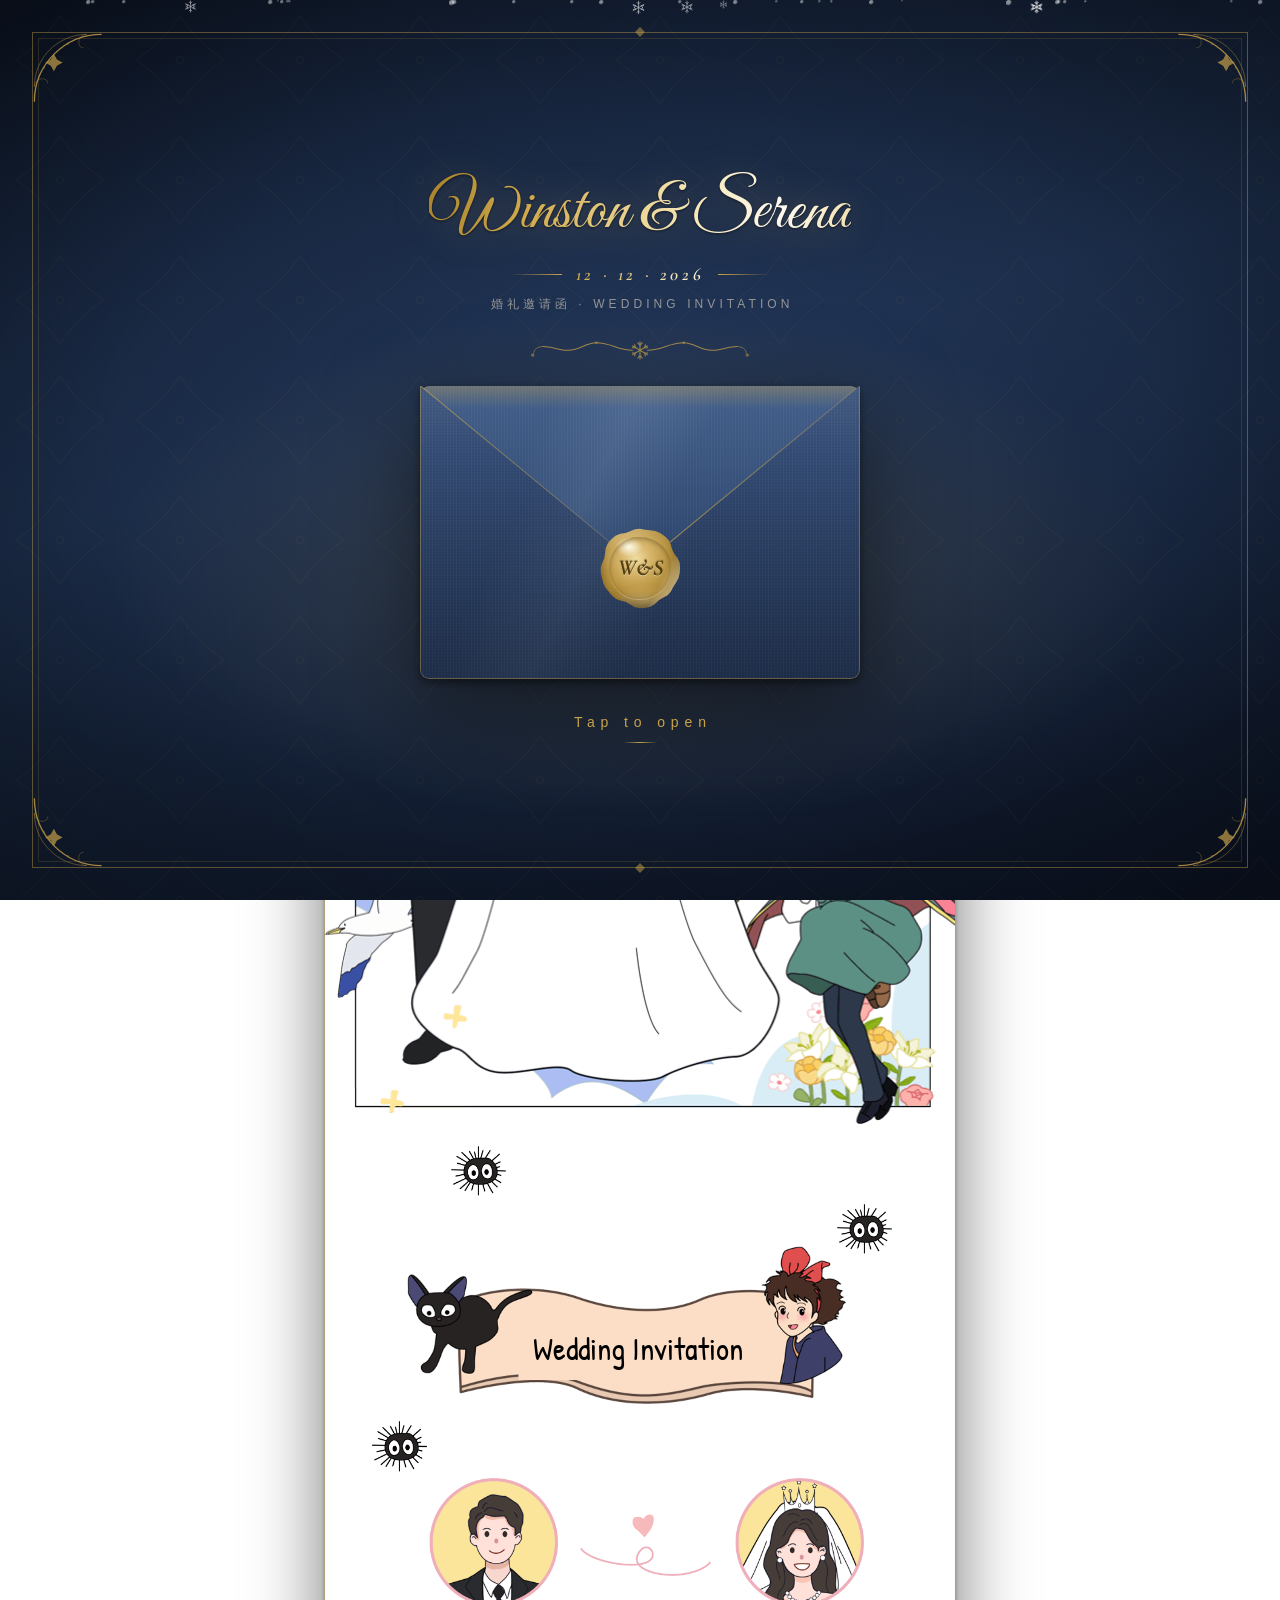
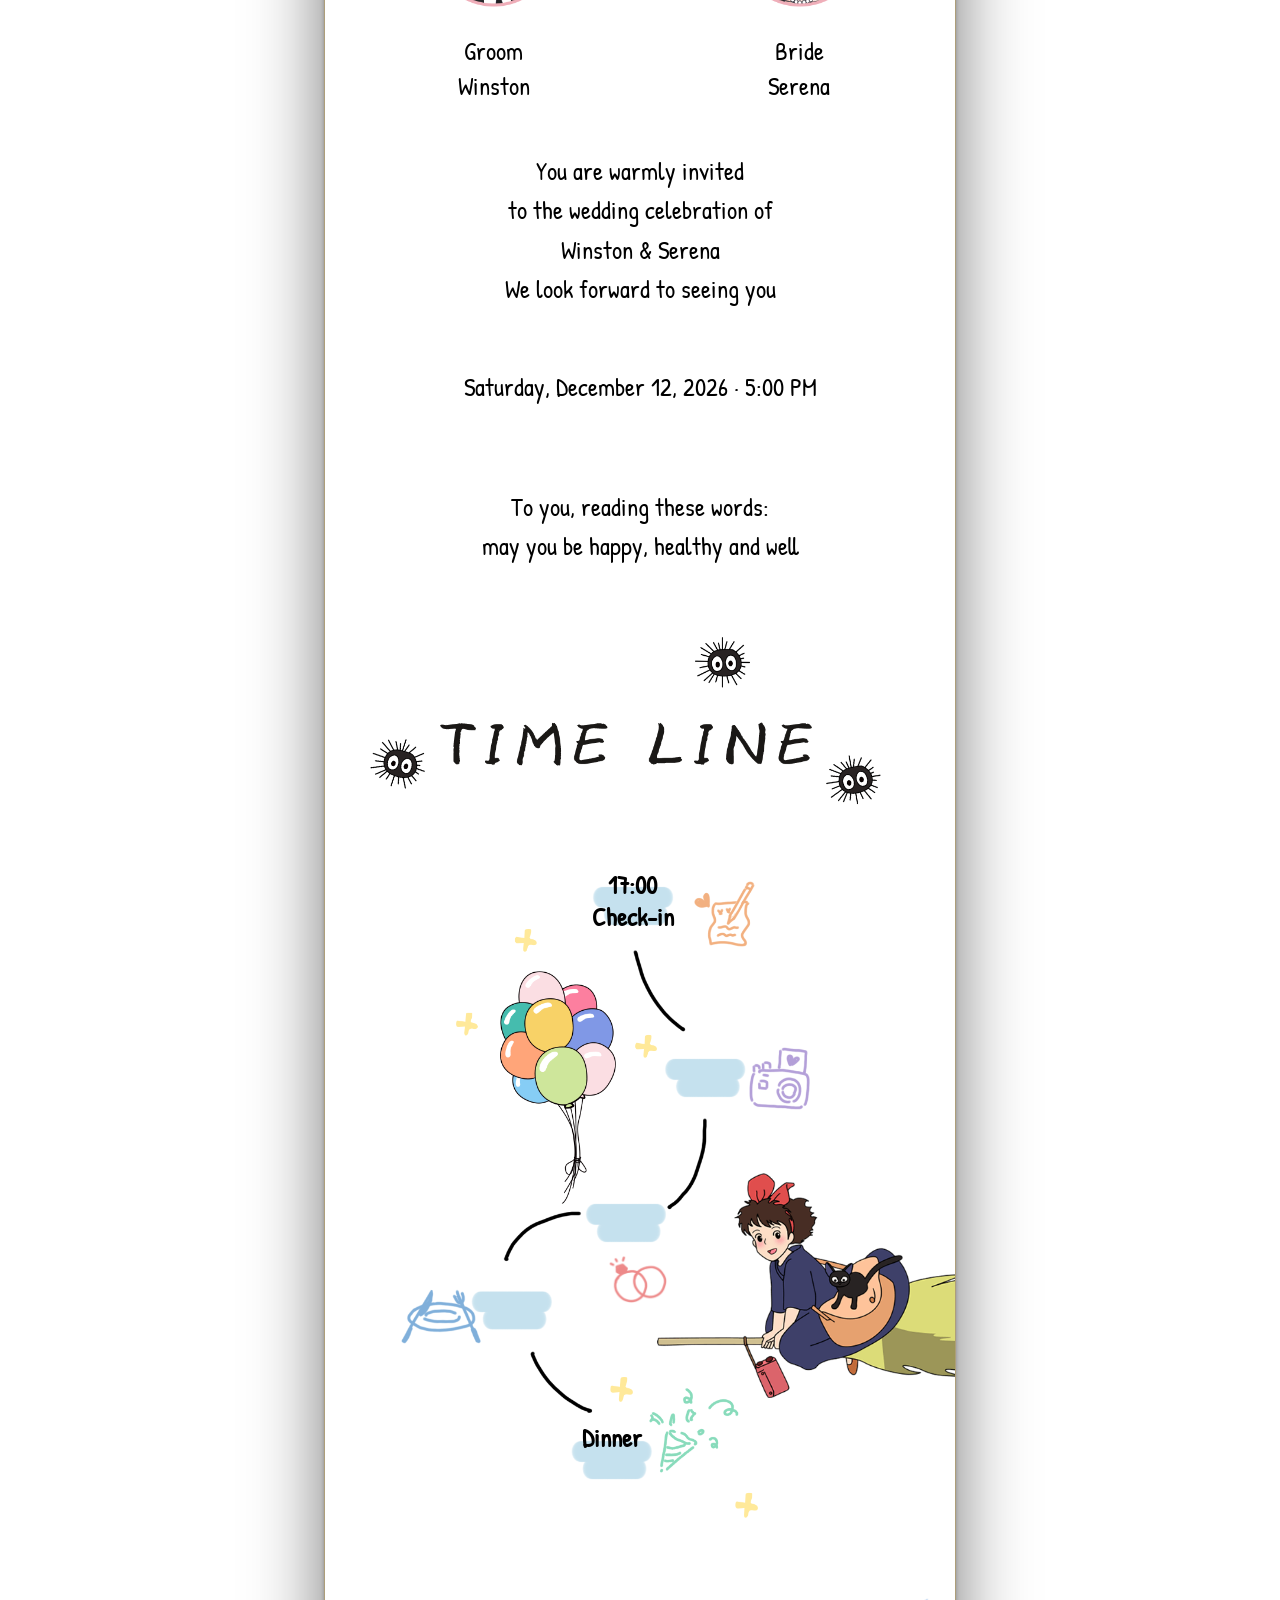
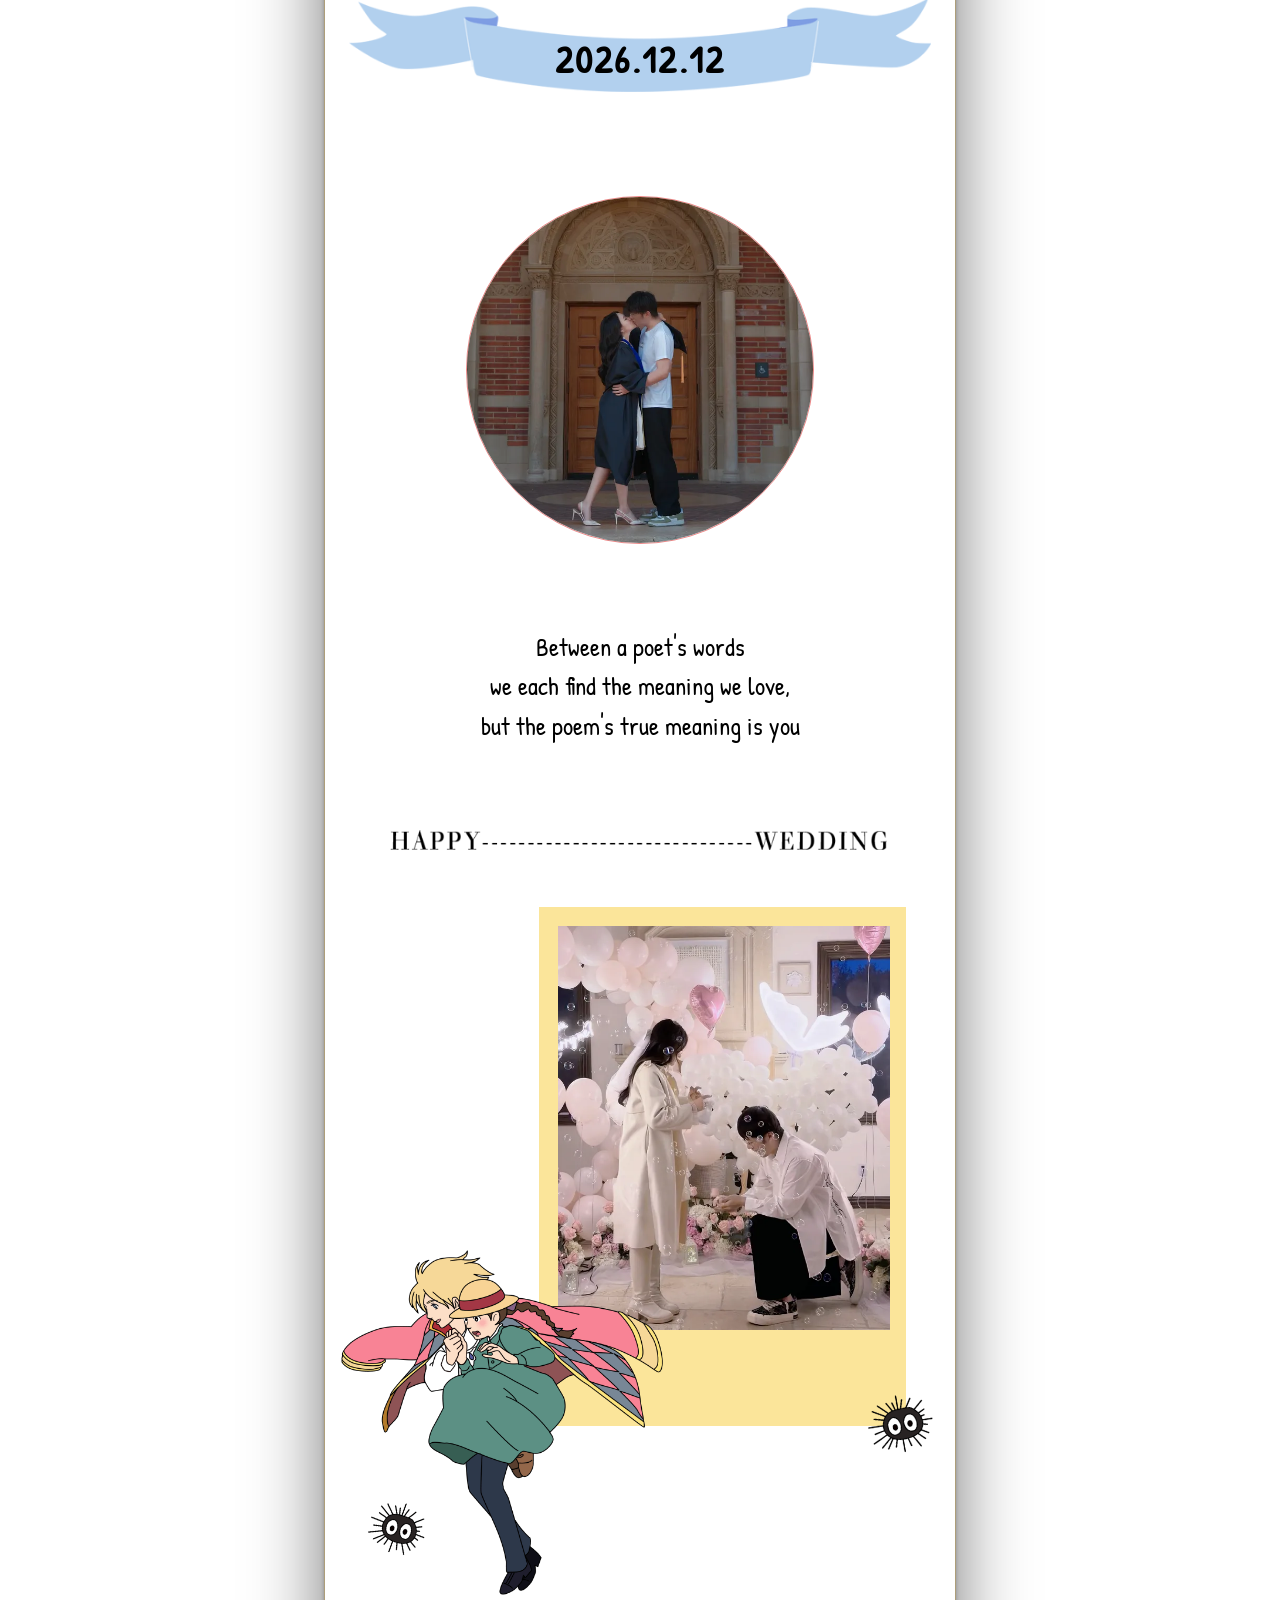
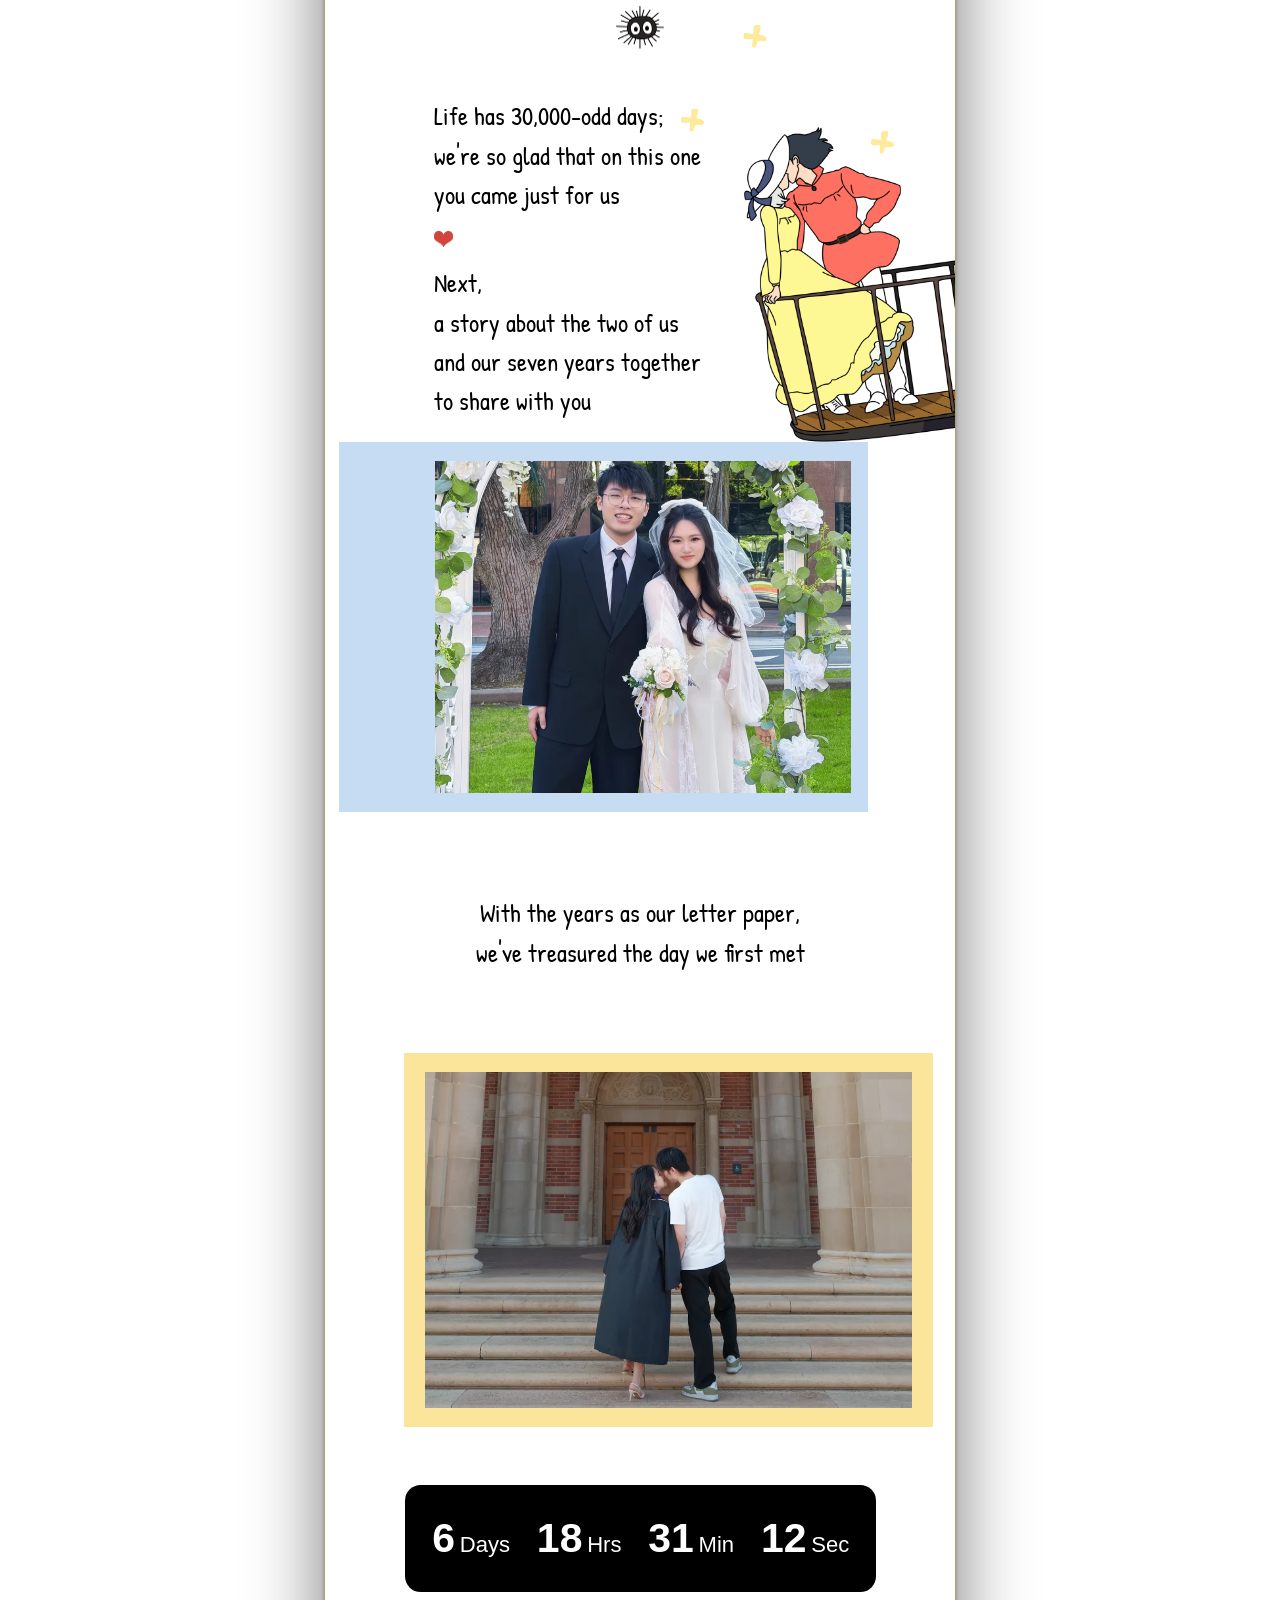
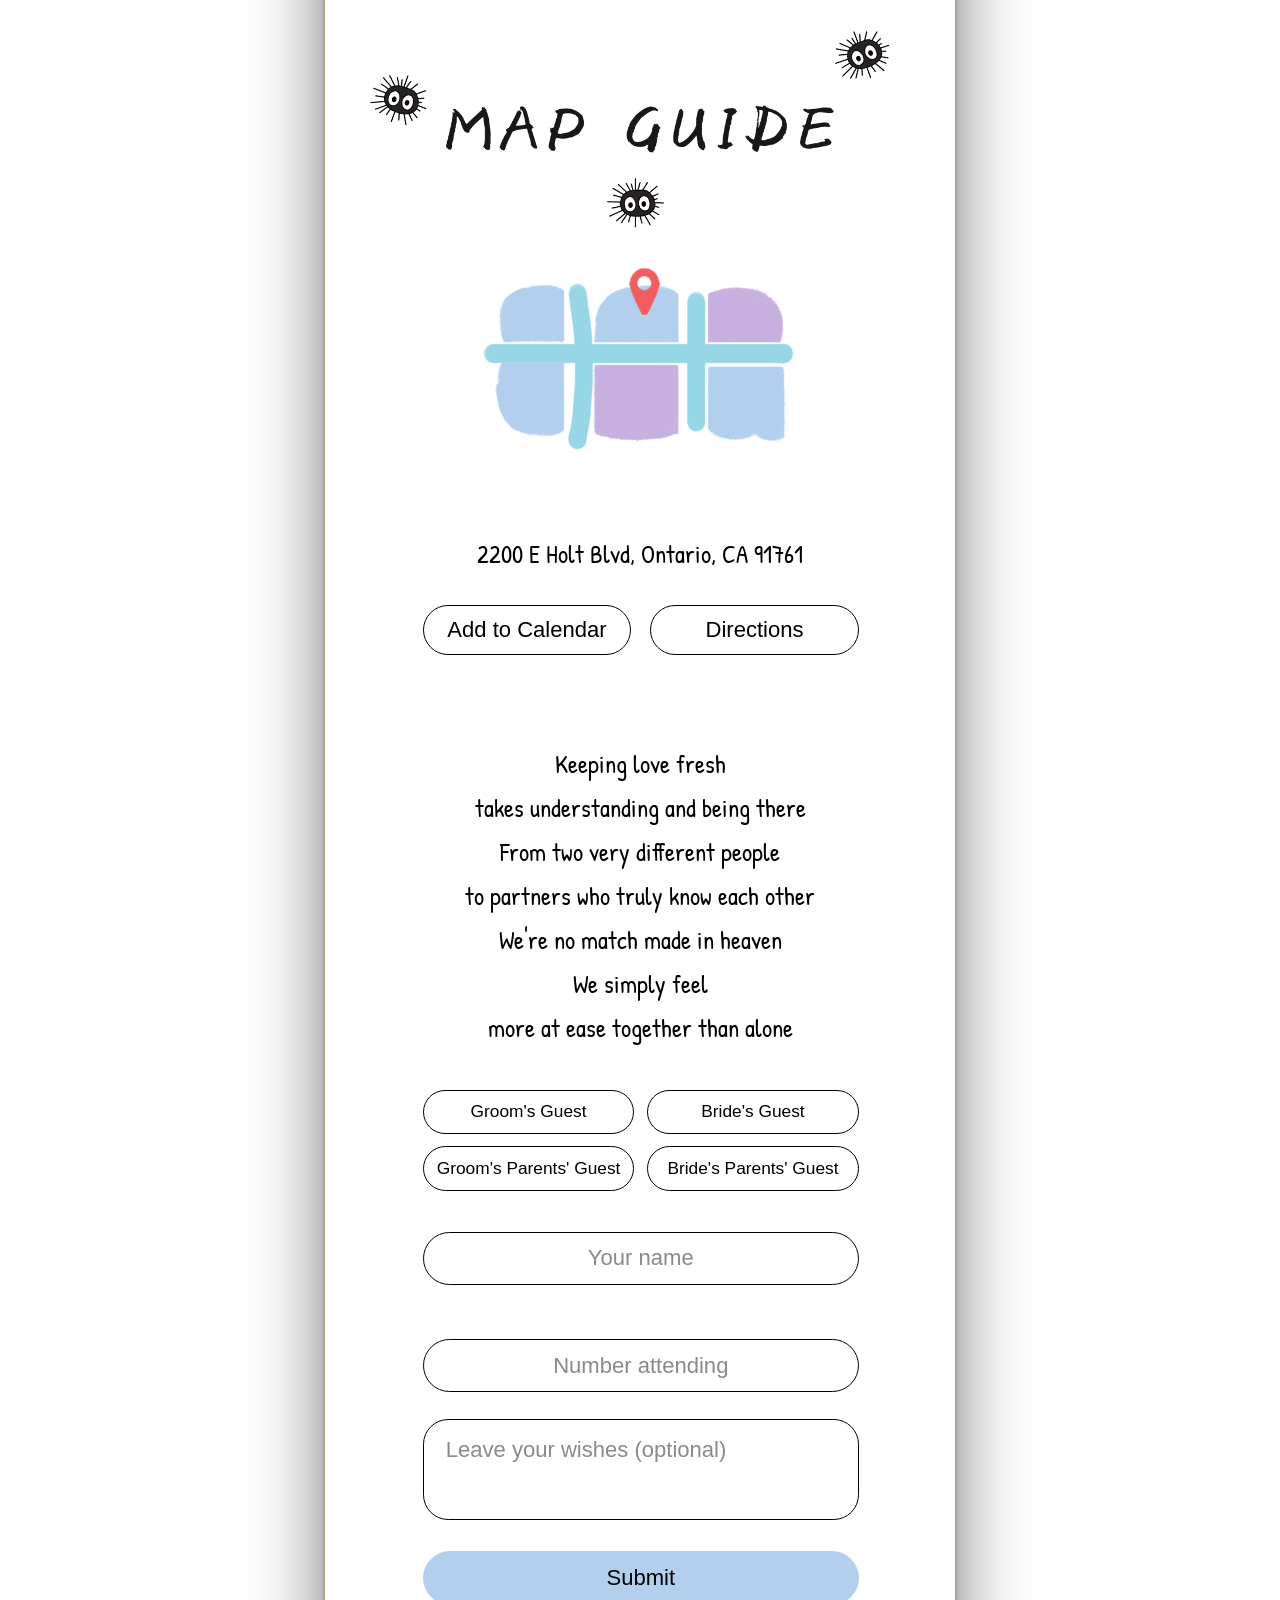
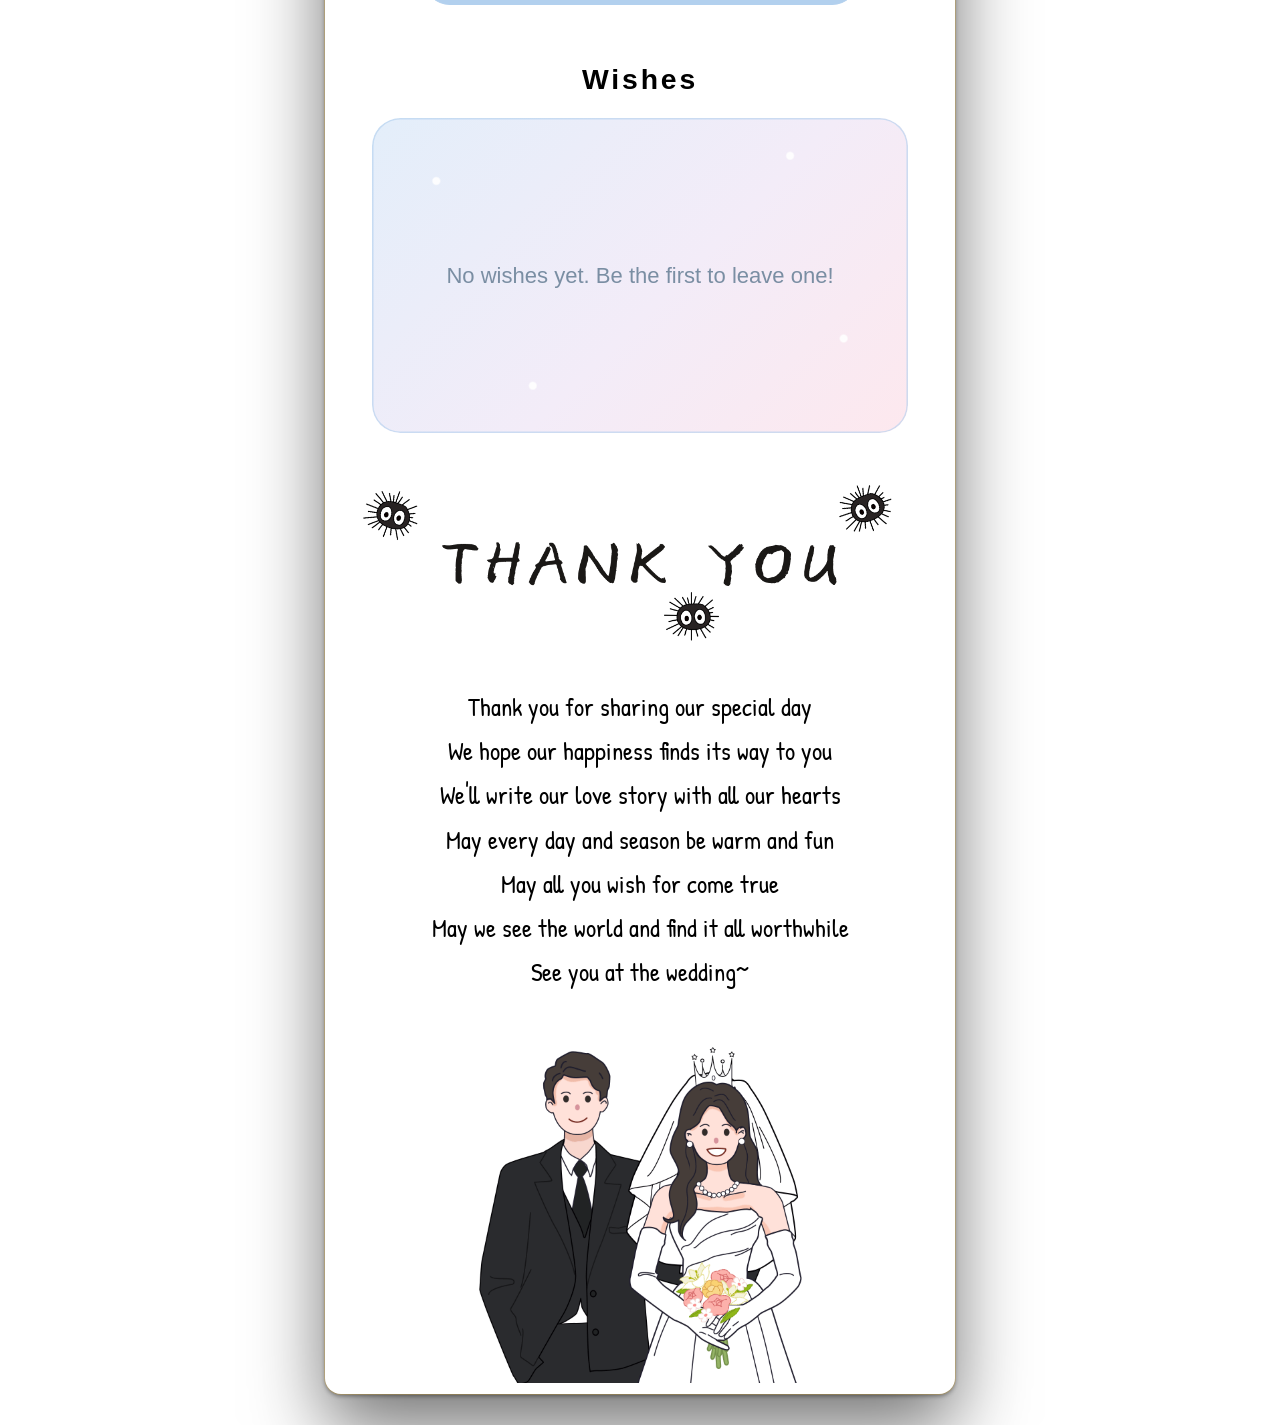
==== commit c1e5a78d: "feat: add different responsive" ====
--- a/index.html
+++ b/index.html
@@ -17,18 +17,36 @@
 <body>
 <div id="opening" class="opening" role="button" tabindex="0" aria-label="点击开启邀请函" data-en-aria-label="Tap to open the invitation">
   <div class="sparkles" aria-hidden="true"></div>
+  <div class="snow" aria-hidden="true"></div>
   <div class="frame" aria-hidden="true">
-    <svg width="0" height="0" style="position:absolute"><symbol id="orn" viewBox="0 0 110 110"><path d="M5 105C5 50 50 5 105 5" fill="none" stroke="currentColor" stroke-width="2"/><path d="M5 83C5 40 40 5 83 5" fill="none" stroke="currentColor" stroke-width="1.2" opacity=".6"/><path d="M34 34l4.5 8.5 8.5 4.5-8.5 4.5-4.5 8.5-4.5-8.5-8.5-4.5 8.5-4.5z" fill="currentColor" opacity=".85"/></symbol></svg>
+    <svg width="0" height="0" style="position:absolute"><symbol id="orn" viewBox="0 0 110 110"><path d="M5 105C5 50 50 5 105 5" fill="none" stroke="currentColor" stroke-width="2"/><path d="M5 83C5 40 40 5 83 5" fill="none" stroke="currentColor" stroke-width="1.2" opacity=".6"/><path d="M5 83C5 76 10 71 17 71C22 71 25 74 25 78" fill="none" stroke="currentColor" stroke-width="1.1" opacity=".5"/><path d="M83 5C76 5 71 10 71 17C71 22 74 25 78 25" fill="none" stroke="currentColor" stroke-width="1.1" opacity=".5"/><path d="M34 34l4.5 8.5 8.5 4.5-8.5 4.5-4.5 8.5-4.5-8.5-8.5-4.5 8.5-4.5z" fill="currentColor" opacity=".85"/><circle cx="19" cy="55" r="1.5" fill="currentColor" opacity=".55"/><circle cx="55" cy="19" r="1.5" fill="currentColor" opacity=".55"/></symbol></svg>
     <svg class="corner tl" viewBox="0 0 110 110"><use href="#orn" width="110" height="110"/></svg>
     <svg class="corner tr" viewBox="0 0 110 110"><use href="#orn" width="110" height="110"/></svg>
     <svg class="corner bl" viewBox="0 0 110 110"><use href="#orn" width="110" height="110"/></svg>
     <svg class="corner br" viewBox="0 0 110 110"><use href="#orn" width="110" height="110"/></svg>
+    <span class="fm top"></span><span class="fm bottom"></span>
   </div>
   <div class="env-title">
     <span class="env-script">Winston &amp; Serena</span>
     <span class="env-date"><i></i>12 · 12 · 2026<i></i></span>
     <small>婚礼邀请函 · WEDDING INVITATION</small>
   </div>
+  <svg class="flourish" viewBox="0 0 280 26" aria-hidden="true">
+    <defs><g id="fl-half" fill="none" stroke="currentColor" stroke-linecap="round">
+      <path d="M132 13C116 13 110 5 94 5C82 5 78 13 64 13C54 13 48 9 38 9" stroke-width="1.1"/>
+      <path d="M38 9C32 9 28 12 28 16" stroke-width="1" opacity=".7"/>
+      <circle cx="94" cy="5" r="1.4" fill="currentColor" stroke="none" opacity=".8"/>
+      <circle cx="27" cy="18" r="1.8" fill="currentColor" stroke="none" opacity=".7"/>
+    </g></defs>
+    <use href="#fl-half"/>
+    <use href="#fl-half" transform="translate(280,0) scale(-1,1)"/>
+    <g transform="translate(140,13)" fill="none" stroke="currentColor" stroke-width="1.15" stroke-linecap="round">
+      <path d="M0-9V9M-7.8-4.5L7.8 4.5M-7.8 4.5L7.8-4.5"/>
+      <path d="M0-5.6l-2.3-2.3M0-5.6l2.3-2.3M0 5.6l-2.3 2.3M0 5.6l2.3 2.3"/>
+      <path d="M-4.9-2.8l-3.2 0M-4.9-2.8l-.8-3.1M4.9 2.8l3.2 0M4.9 2.8l.8 3.1"/>
+      <path d="M-4.9 2.8l-3.2 0M-4.9 2.8l-.8 3.1M4.9-2.8l3.2 0M4.9-2.8l.8-3.1"/>
+    </g>
+  </svg>
   <div class="envelope">
     <div class="env-back"></div>
     <div class="env-letter">
--- a/style.css
+++ b/style.css
@@ -1,6 +1,15 @@
 /* 版面以 400 宽的设计稿为基准，--u 是 1 个设计单位在屏幕上的实际大小。
-   手机上铺满屏宽，电脑上最宽 480px 居中显示。 */
-:root { --u: calc(min(100vw, 480px) / 400); }
+   手机铺满屏宽；平板和电脑按档位放大。上限 630px 是算出来的：
+   素材里分辨率最吃紧的一张是 700px 对应 446 设计单位（1.57x），再放大就开始糊。 */
+:root {
+  --stage-w: min(100vw, 480px);
+  --u: calc(var(--stage-w) / 400);
+  --damask: url("data:image/svg+xml,%3Csvg xmlns='http://www.w3.org/2000/svg' width='120' height='120'%3E%3Cg fill='none' stroke='%23c9a24a' stroke-width='1' opacity='.06'%3E%3Cpath d='M60 16C71 33 87 49 104 60C87 71 71 87 60 104C49 87 33 71 16 60C33 49 49 33 60 16Z'/%3E%3Ccircle cx='60' cy='60' r='3.5'/%3E%3C/g%3E%3C/svg%3E");
+}
+/* 平板 */
+@media (min-width: 700px)  { :root { --stage-w: 560px; } }
+/* 电脑 */
+@media (min-width: 1000px) { :root { --stage-w: 630px; } }
 
 @font-face { font-family: "InviteFont"; src: url("assets/font-1.ttf"); font-display: swap; }
 @font-face { font-family: "InviteFont2"; src: url("assets/font-2.ttf"); font-display: swap; }
@@ -15,7 +24,7 @@
 
 .stage {
   position: relative;
-  width: calc(var(--u) * 400);
+  width: var(--stage-w);
   margin: 0 auto;
   overflow: hidden;
   background: #fff;
@@ -32,6 +41,27 @@
 .js .fx.in { opacity: 1; translate: 0 0; }
 @media (prefers-reduced-motion: reduce) {
   .js .fx { opacity: 1; translate: none; transition: none; }
+}
+
+/* 屏幕比请柬宽的时候（平板 / 电脑），周边不能是一块空底色，
+   做成同一套墨蓝 + 金暗纹的环境，请柬像一张卡片摆在上面 */
+@media (min-width: 700px) {
+  html {
+    background:
+      radial-gradient(ellipse 96% 84% at 50% 46%, transparent 40%, rgba(0, 0, 0, .5) 100%),
+      var(--damask),
+      radial-gradient(ellipse 88% 66% at 50% 38%, rgba(42, 66, 108, .5), transparent 76%),
+      linear-gradient(165deg, #0c1525 0%, #16253d 46%, #0d1829 100%);
+    background-attachment: fixed;
+  }
+  body { padding: clamp(20px, 3.4vh, 40px) 0; }
+  .stage {
+    border-radius: 16px;
+    box-shadow:
+      0 0 0 1px rgba(201, 162, 74, .4),
+      0 2px 4px rgba(0, 0, 0, .4),
+      0 34px 76px rgba(0, 0, 0, .55);
+  }
 }
 
 /* 倒计时 */
@@ -62,7 +92,7 @@
 /* 音乐按钮 */
 .music {
   position: fixed; z-index: 1000;
-  top: 14px; right: max(14px, calc(50vw - 240px + 14px));
+  top: 14px; right: max(14px, calc(50vw - var(--stage-w) / 2 + 14px));
   width: 36px; height: 36px; border-radius: 50%;
   border: 1px solid #000; background: rgba(255, 255, 255, .85);
   font-size: 18px; line-height: 1; cursor: pointer; padding: 0;
@@ -108,7 +138,7 @@
 
 .lang-btn {
   position: fixed; z-index: 1000;
-  top: 58px; right: max(14px, calc(50vw - 240px + 14px));
+  top: 58px; right: max(14px, calc(50vw - var(--stage-w) / 2 + 14px));
   width: 36px; height: 36px; border-radius: 50%;
   border: 1px solid #000; background: rgba(255, 255, 255, .85);
   font-size: 13px; font-family: "PingFang SC", "Microsoft YaHei", sans-serif;
@@ -200,6 +230,8 @@
   /* 墨蓝夜色：四周压暗 + 中部冷光 + 信封后面一团暖金光 */
   background:
     radial-gradient(ellipse 96% 86% at 50% 50%, transparent 42%, rgba(0, 0, 0, .5) 100%),
+    /* 金色四瓣暗纹，120px 一个循环，透明度极低，只在近看时才注意到 */
+    var(--damask),
     radial-gradient(ellipse 58% 40% at 50% 63%, rgba(201, 162, 74, .16), transparent 72%),
     radial-gradient(ellipse 92% 72% at 50% 44%, rgba(42, 66, 108, .55), transparent 76%),
     linear-gradient(165deg, #0b1322 0%, #16253d 44%, #101b2e 74%, #0a1120 100%);
@@ -243,6 +275,37 @@
   animation: twinkle 3.6s ease-in-out infinite; opacity: 0;
 }
 @keyframes twinkle { 0%, 100% { opacity: 0; transform: scale(.35); } 50% { opacity: .9; transform: scale(1); } }
+
+/* ===== 飘雪 ===== */
+.snow { position: absolute; inset: 0; pointer-events: none; overflow: hidden; }
+/* 外层只管匀速下落 */
+.snow i {
+  position: absolute; top: 0; display: block;
+  animation-name: snow-fall; animation-timing-function: linear; animation-iteration-count: infinite;
+  will-change: transform;
+}
+/* 内层只管左右摆，和下落周期不同步 */
+.snow b {
+  display: block; width: 100%; height: 100%; border-radius: 50%;
+  background: radial-gradient(circle at 34% 30%, #fff, rgba(255, 255, 255, .8) 42%, rgba(255, 255, 255, 0) 70%);
+  animation-name: snow-sway; animation-timing-function: ease-in-out;
+  animation-iteration-count: infinite; animation-direction: alternate;
+}
+/* 六角雪花：换成线稿，并缓慢自转 */
+.snow b.crystal {
+  background: none; border-radius: 0;
+  background-size: contain; background-repeat: no-repeat; background-position: center;
+  animation-name: snow-sway, snow-spin;
+  animation-timing-function: ease-in-out, linear;
+  animation-iteration-count: infinite, infinite;
+  animation-direction: alternate, normal;
+  animation-duration: inherit, 26s;
+}
+@keyframes snow-fall { from { transform: translateY(-14vh); } to { transform: translateY(114vh); } }
+@keyframes snow-sway { from { transform: translateX(0); } to { transform: translateX(var(--sway, 16px)); } }
+@keyframes snow-spin { to { rotate: 360deg; } }
+/* 拆信后雪跟着一起淡出 */
+.opening.open .snow { opacity: 0; transition: opacity .8s ease; }
 
 /* ===== 标题 ===== */
 .env-script { font-family: "Great Vibes", "Snell Roundhand", "Segoe Script", cursive; font-weight: 400; }
@@ -278,6 +341,23 @@
   letter-spacing: .34em; color: rgba(228, 216, 198, .6); padding-left: .34em;
 }
 @keyframes foil-shift { 0%, 100% { background-position: 0% 50%; } 50% { background-position: 100% 50%; } }
+
+/* 标题与信封之间的卷草花饰 */
+.flourish {
+  width: clamp(150px, 46vw, 266px); height: auto; color: var(--gold);
+  opacity: .78; margin: calc(clamp(18px, 4vh, 46px) * -0.35) 0;
+  transition: opacity .5s, transform .5s;
+}
+.opening.open .flourish { opacity: 0; transform: translateY(-10px); }
+
+/* 描边框上下中点的小菱形 */
+.fm {
+  position: absolute; left: 50%; width: 7px; height: 7px;
+  background: currentColor; opacity: .5;
+  transform: translate(-50%, -50%) rotate(45deg);
+}
+.fm.top { top: 0; }
+.fm.bottom { top: 100%; }
 
 /* ===== 信封 ===== */
 .envelope {
@@ -449,5 +529,6 @@
 @media (prefers-reduced-motion: reduce) {
   .env-flap, .env-letter, .envelope { transition: none; }
   .envelope, .sparkles i, .env-hint::after, .env-date, .env-title .env-script, .env-seal::after { animation: none; }
+  .snow { display: none; }
   .sparkles i { opacity: .7; }
 }
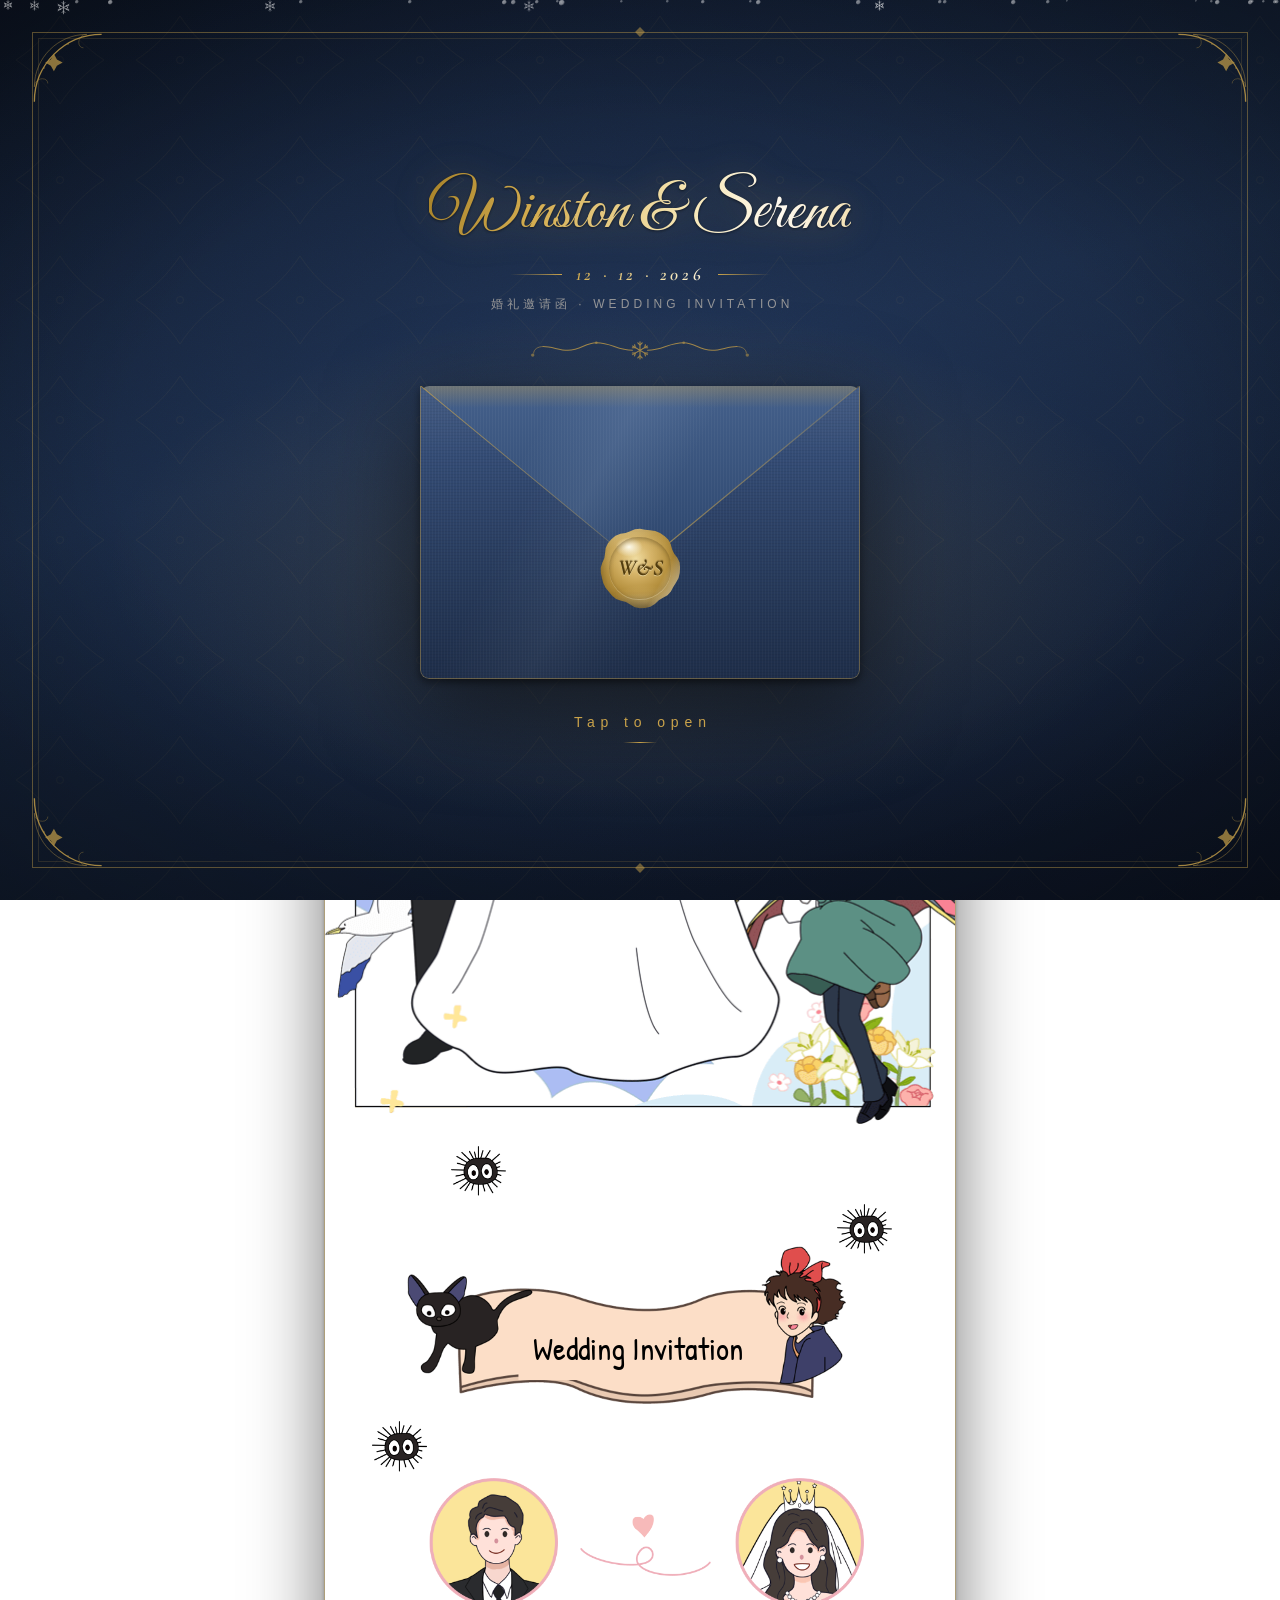
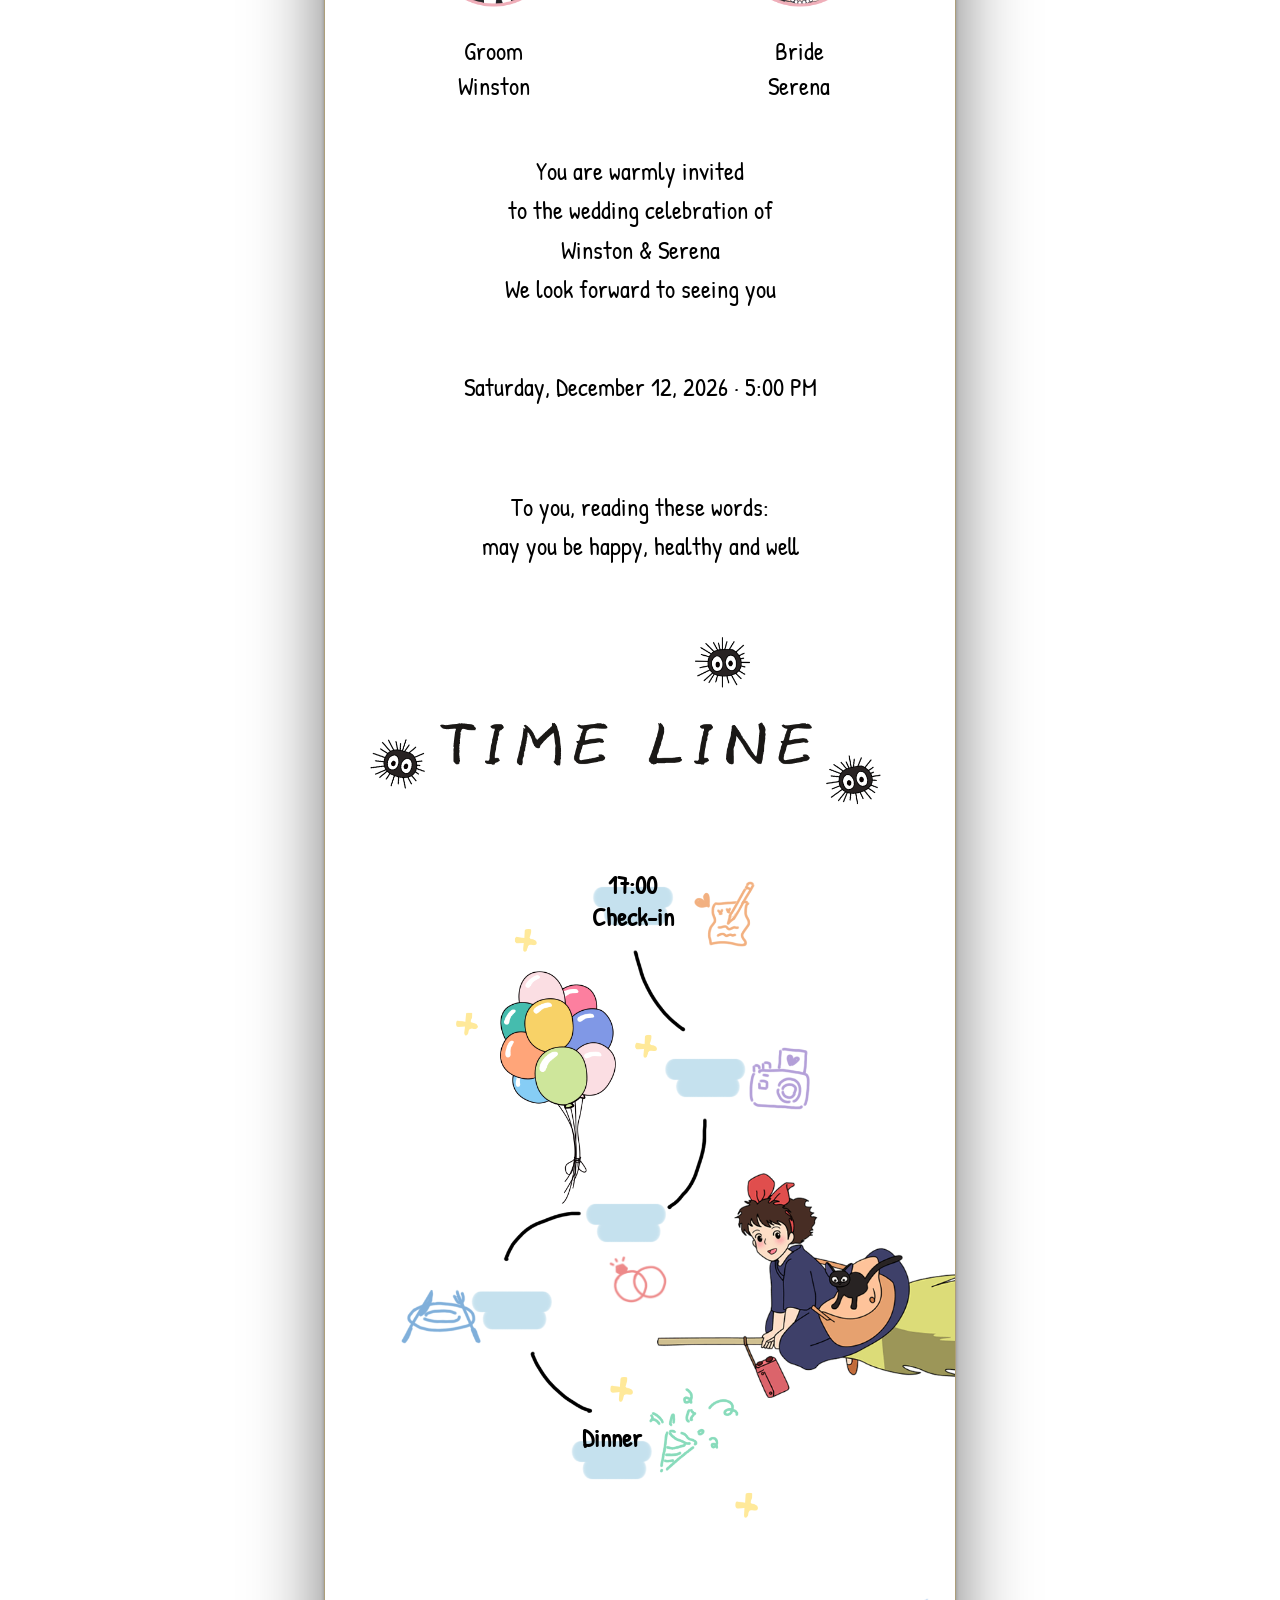
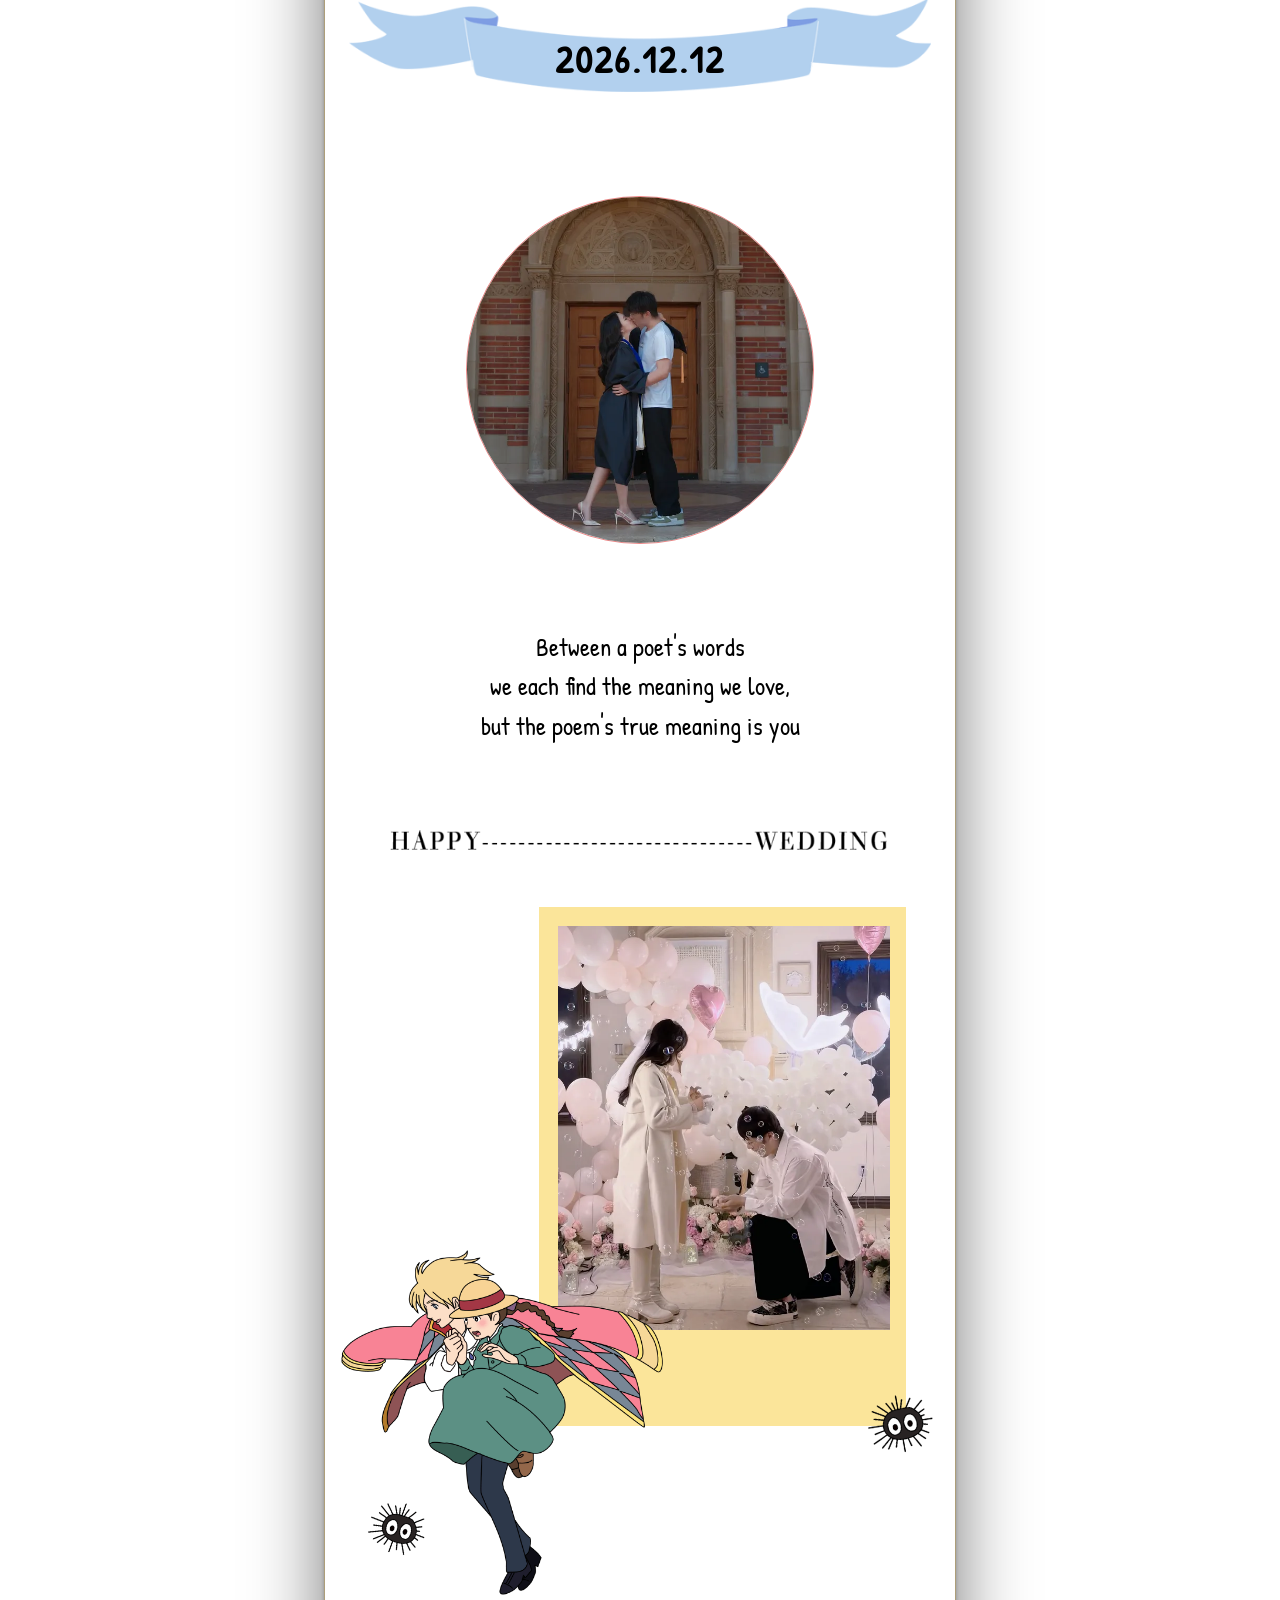
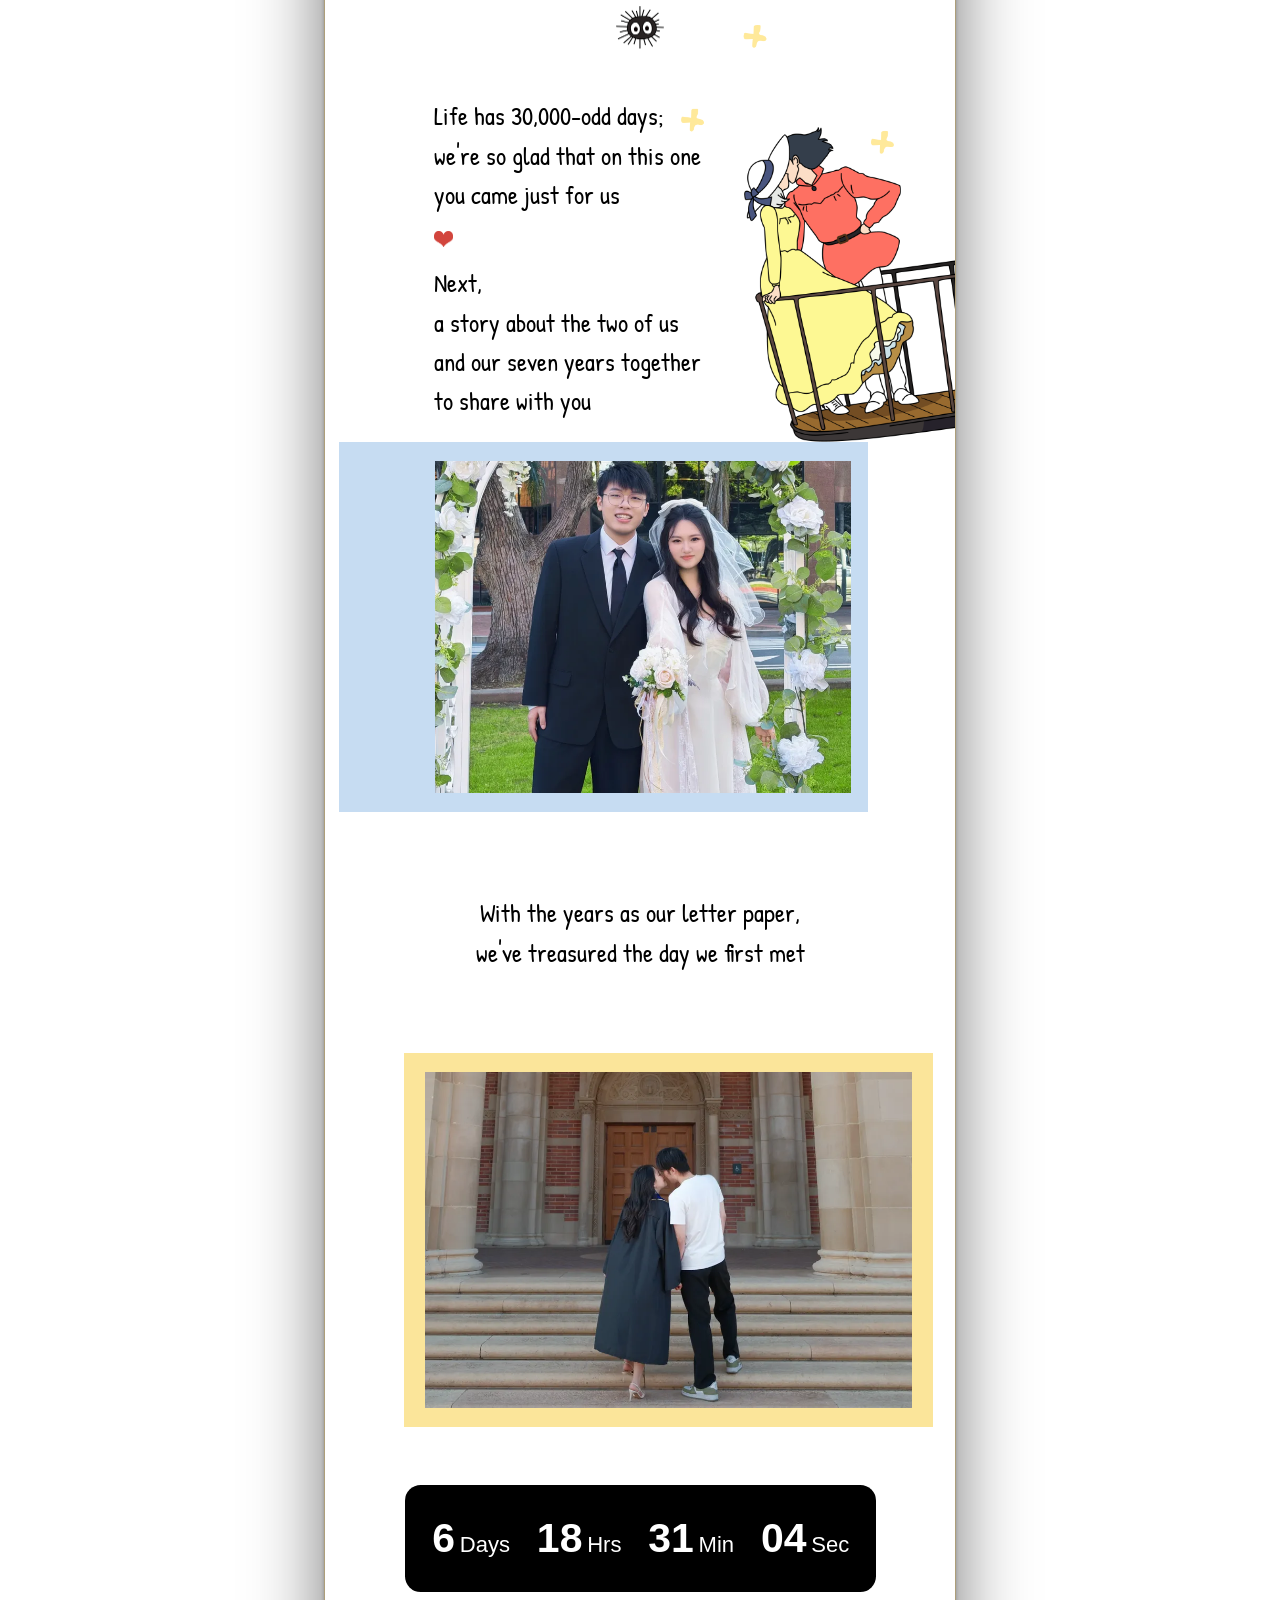
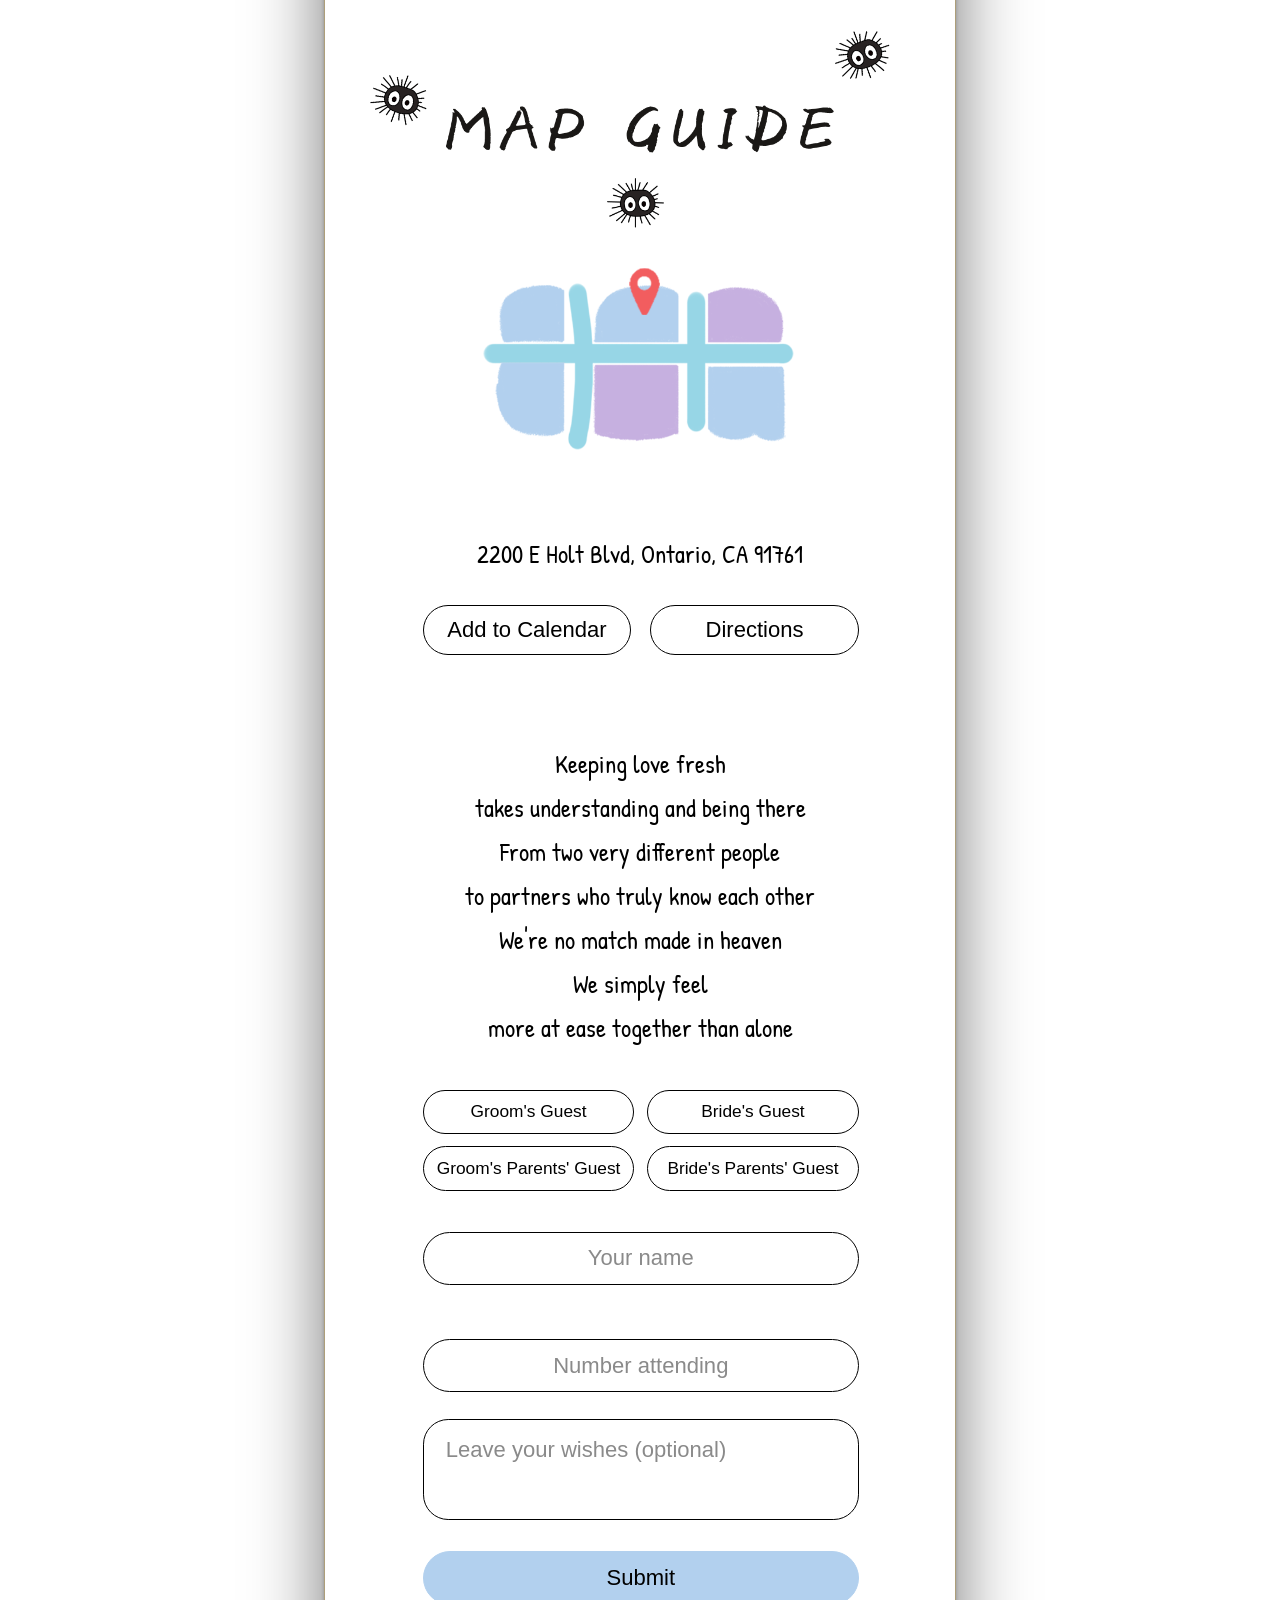
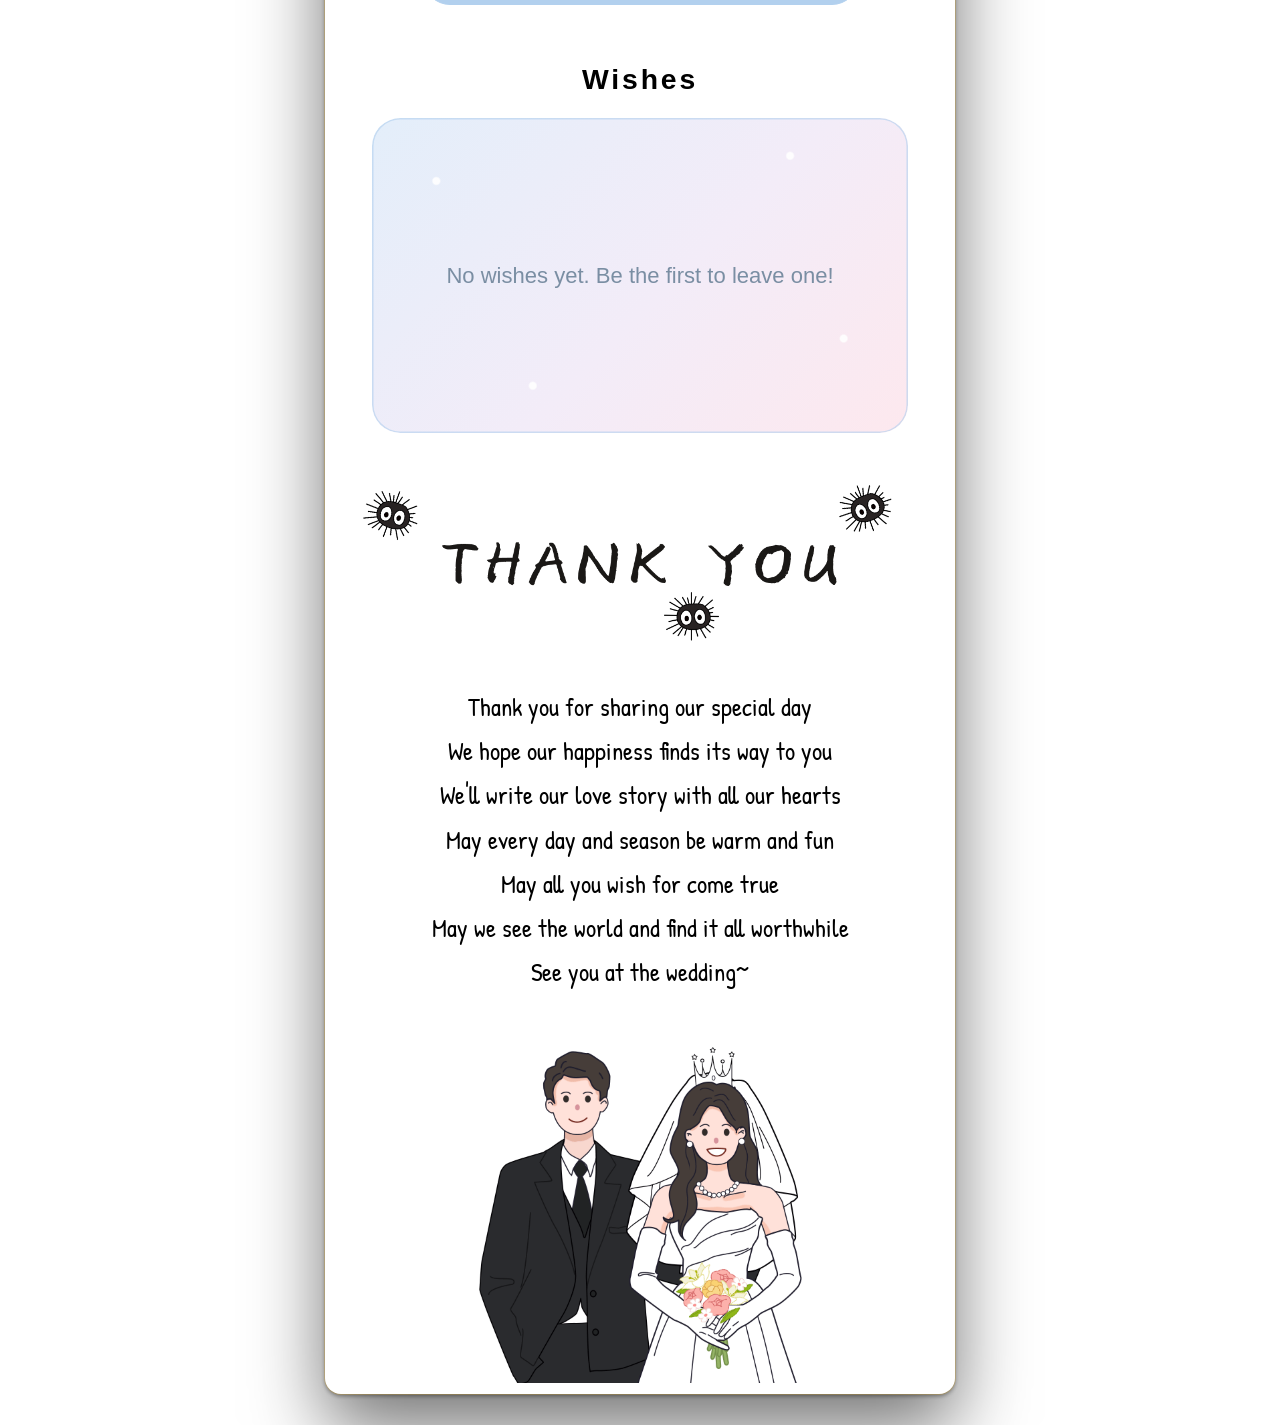
==== commit 5579b879: "feat: add effecs to background" ====
--- a/index.html
+++ b/index.html
@@ -63,6 +63,8 @@
 <button id="music" class="music" type="button" aria-label="播放/暂停背景音乐" data-en-aria-label="Play / pause music">♪</button>
 <button id="lang" class="lang-btn" type="button" aria-label="切换语言 / Switch language">EN</button>
 <audio id="bgm" src="assets/bgm.mp3" loop preload="auto" autoplay></audio>
+
+<div class="bg-fx" aria-hidden="true"></div>
 
 <main class="stage" style="height:calc(var(--u)*5945)">
 <form id="rsvp" novalidate></form>
--- a/style.css
+++ b/style.css
@@ -41,6 +41,24 @@
 .js .fx.in { opacity: 1; translate: 0 0; }
 @media (prefers-reduced-motion: reduce) {
   .js .fx { opacity: 1; translate: none; transition: none; }
+}
+
+/* 请柬两侧留白区的背景特效：延续开场那个冬夜，雪继续下、星继续闪。
+   fixed 定位所以滚动时留在原地；z-index 低于请柬，雪是从卡片背后飘过去的 */
+.bg-fx { display: none; }
+.bg-fx::before {
+  content: ""; position: absolute; left: 50%; top: 42%;
+  width: 86vw; height: 72vh; border-radius: 50%;
+  background: radial-gradient(ellipse at center, rgba(58, 90, 142, .4), transparent 70%);
+  animation: bg-drift 38s ease-in-out infinite alternate;
+}
+/* 一团很慢的冷光来回游移，让大片深色不是死的 */
+@keyframes bg-drift {
+  from { transform: translate(-54%, -54%) scale(1); }
+  to { transform: translate(-46%, -44%) scale(1.14); }
+}
+@media (prefers-reduced-motion: reduce) {
+  .bg-fx::before { animation: none; transform: translate(-50%, -50%); }
 }
 
 /* 屏幕比请柬宽的时候（平板 / 电脑），周边不能是一块空底色，
@@ -55,7 +73,9 @@
     background-attachment: fixed;
   }
   body { padding: clamp(20px, 3.4vh, 40px) 0; }
+  .bg-fx { display: block; position: fixed; inset: 0; z-index: 0; pointer-events: none; overflow: hidden; }
   .stage {
+    z-index: 1;
     border-radius: 16px;
     box-shadow:
       0 0 0 1px rgba(201, 162, 74, .4),
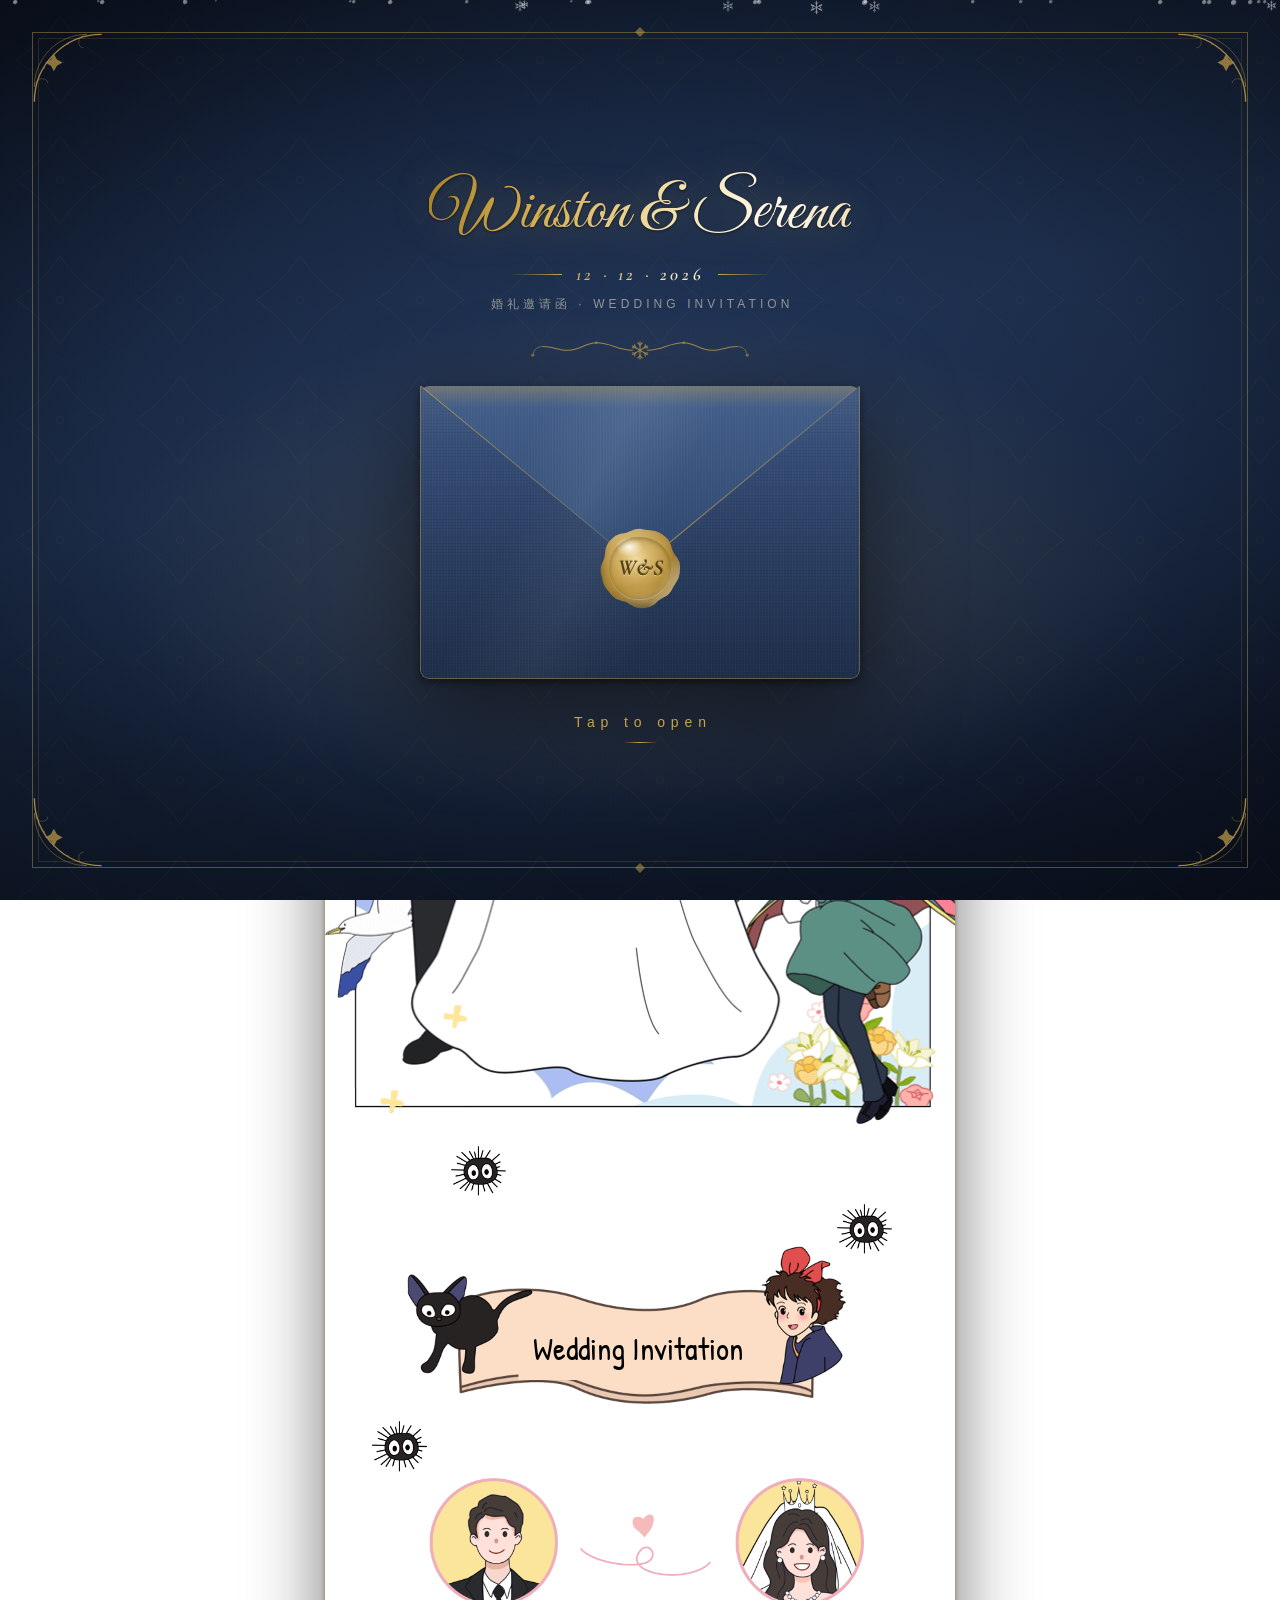
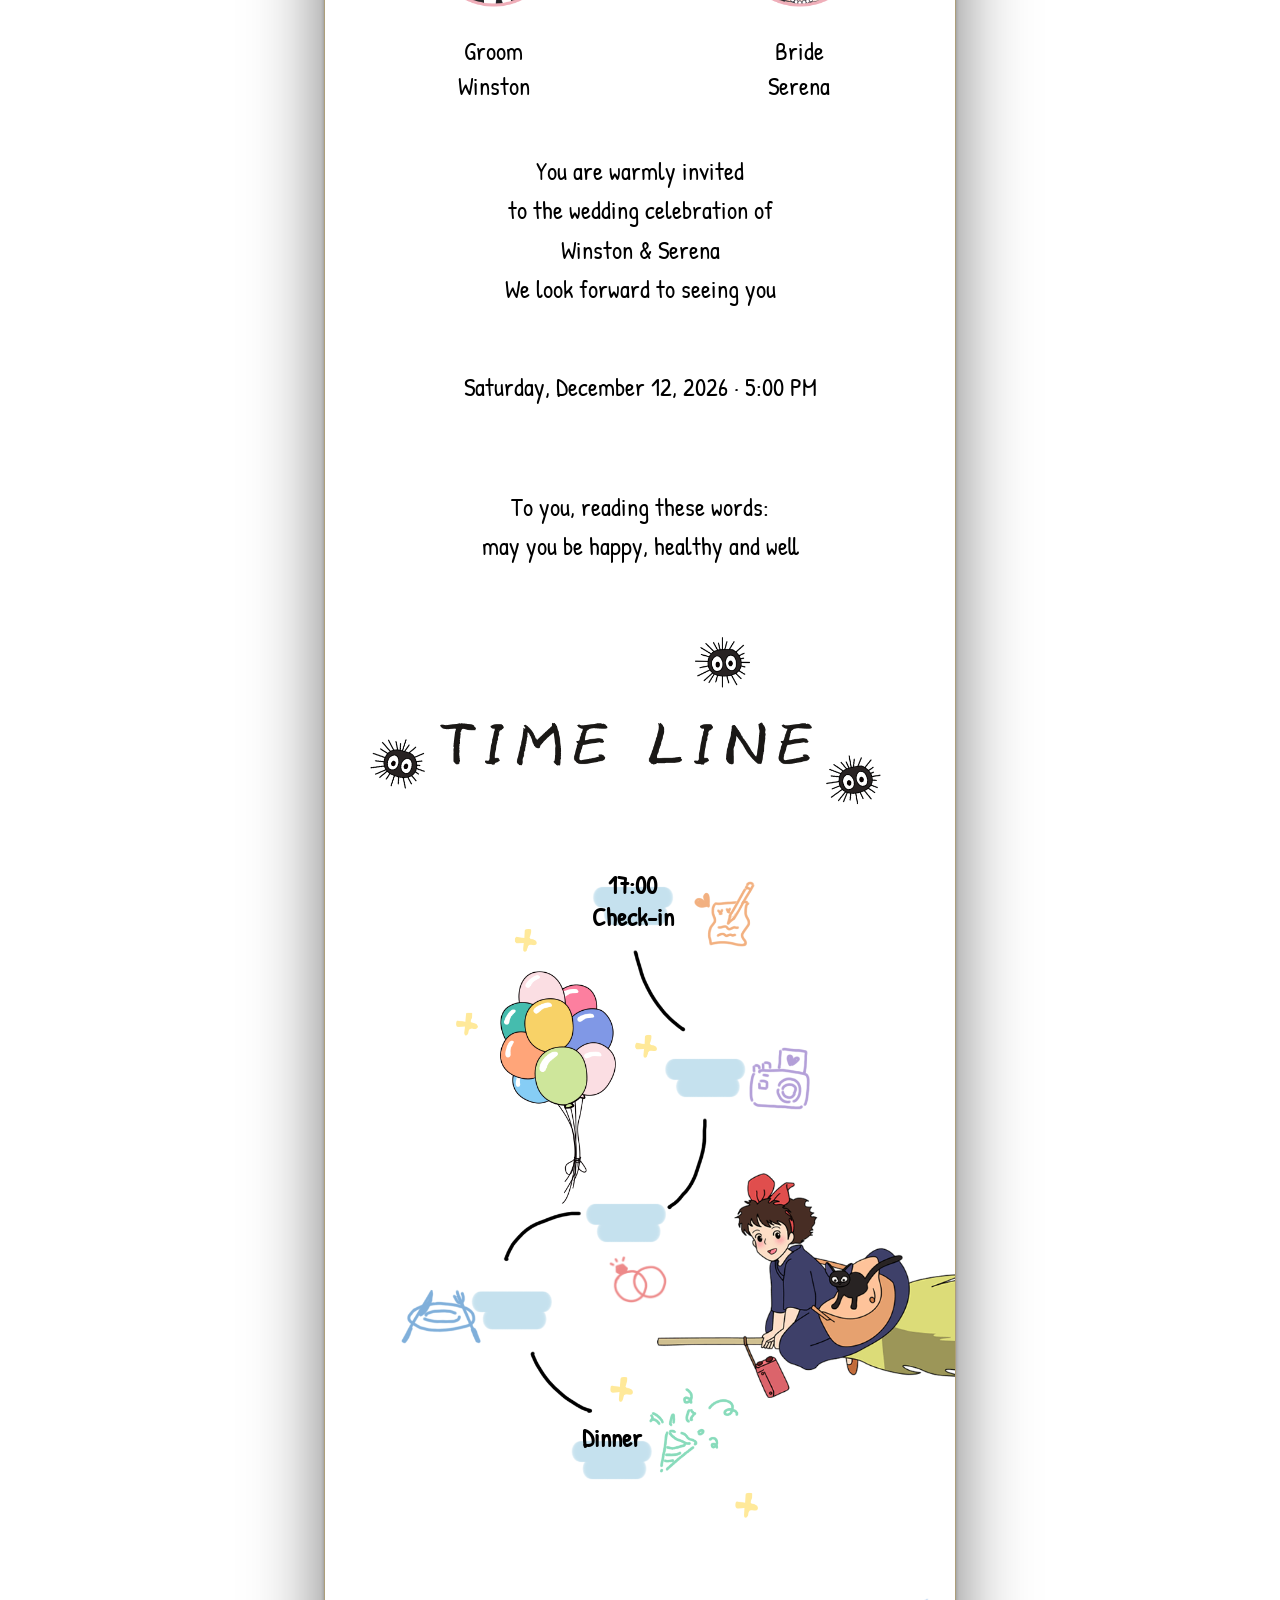
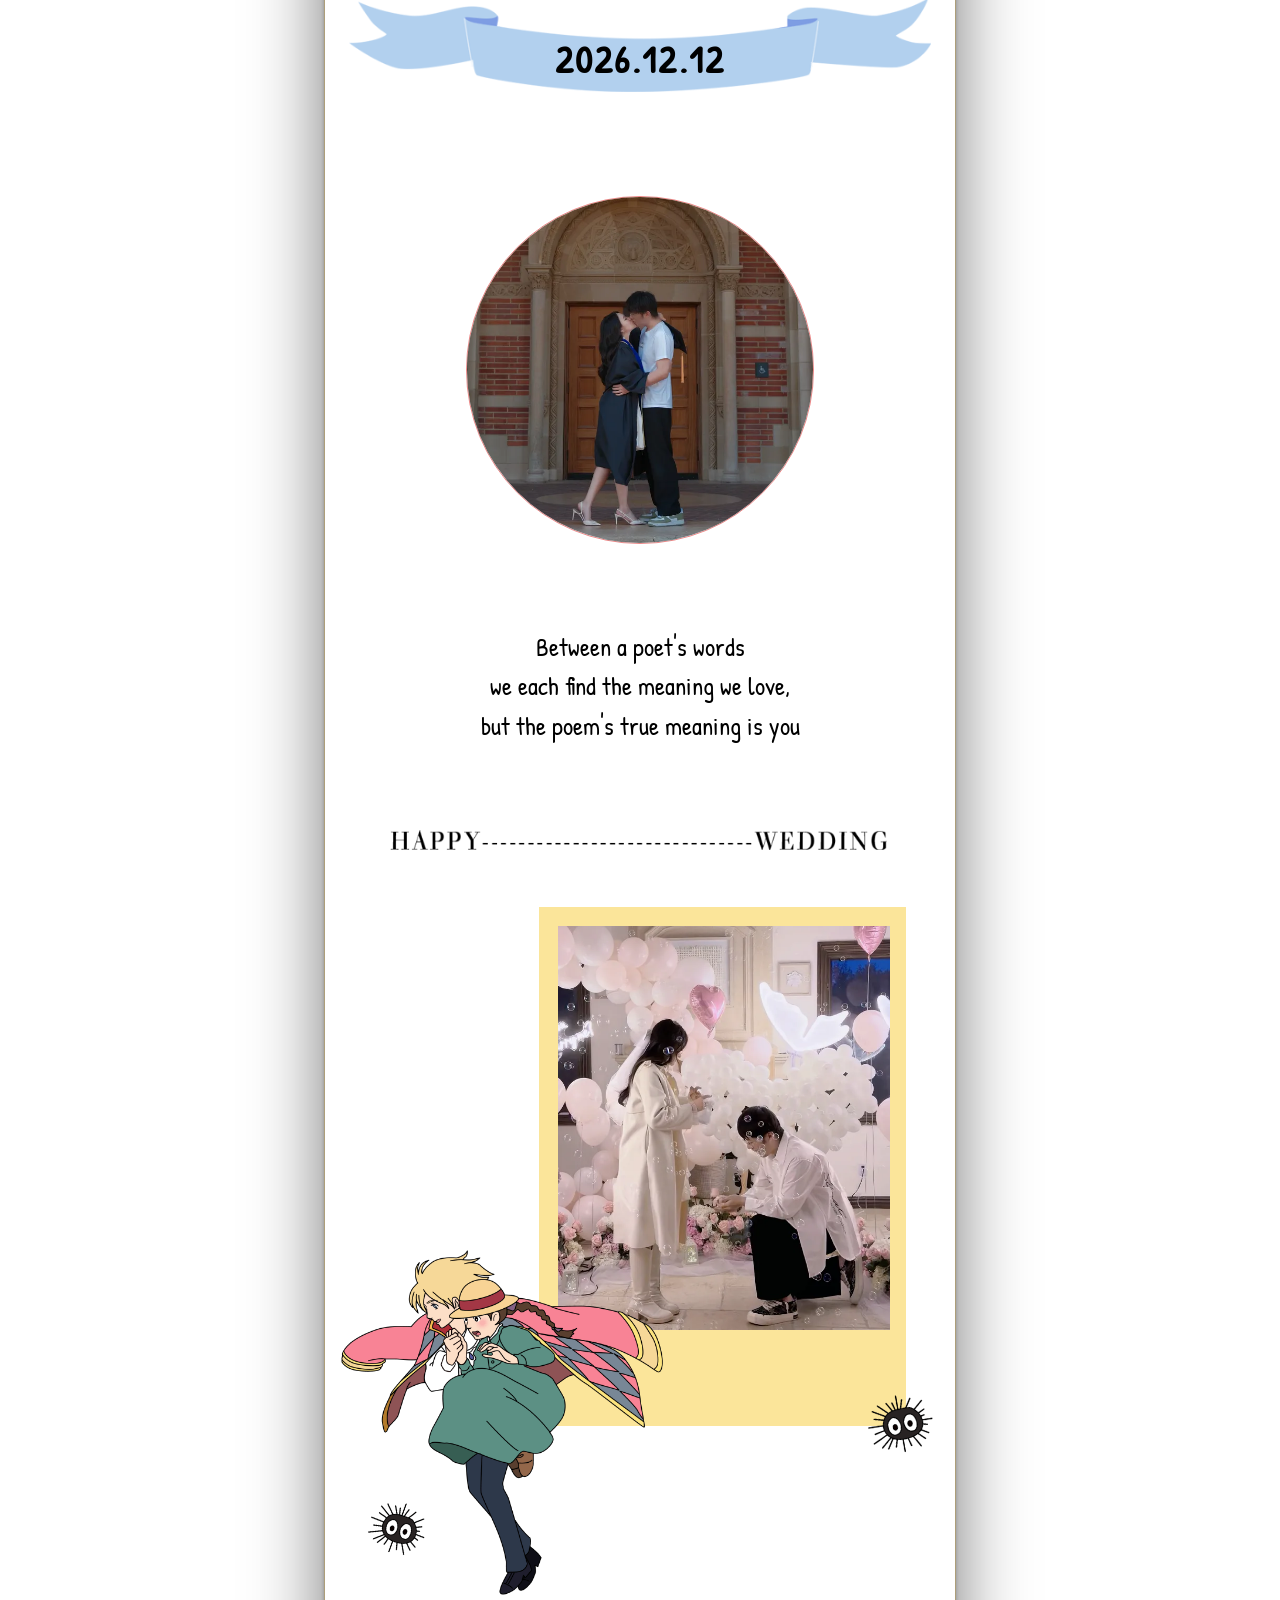
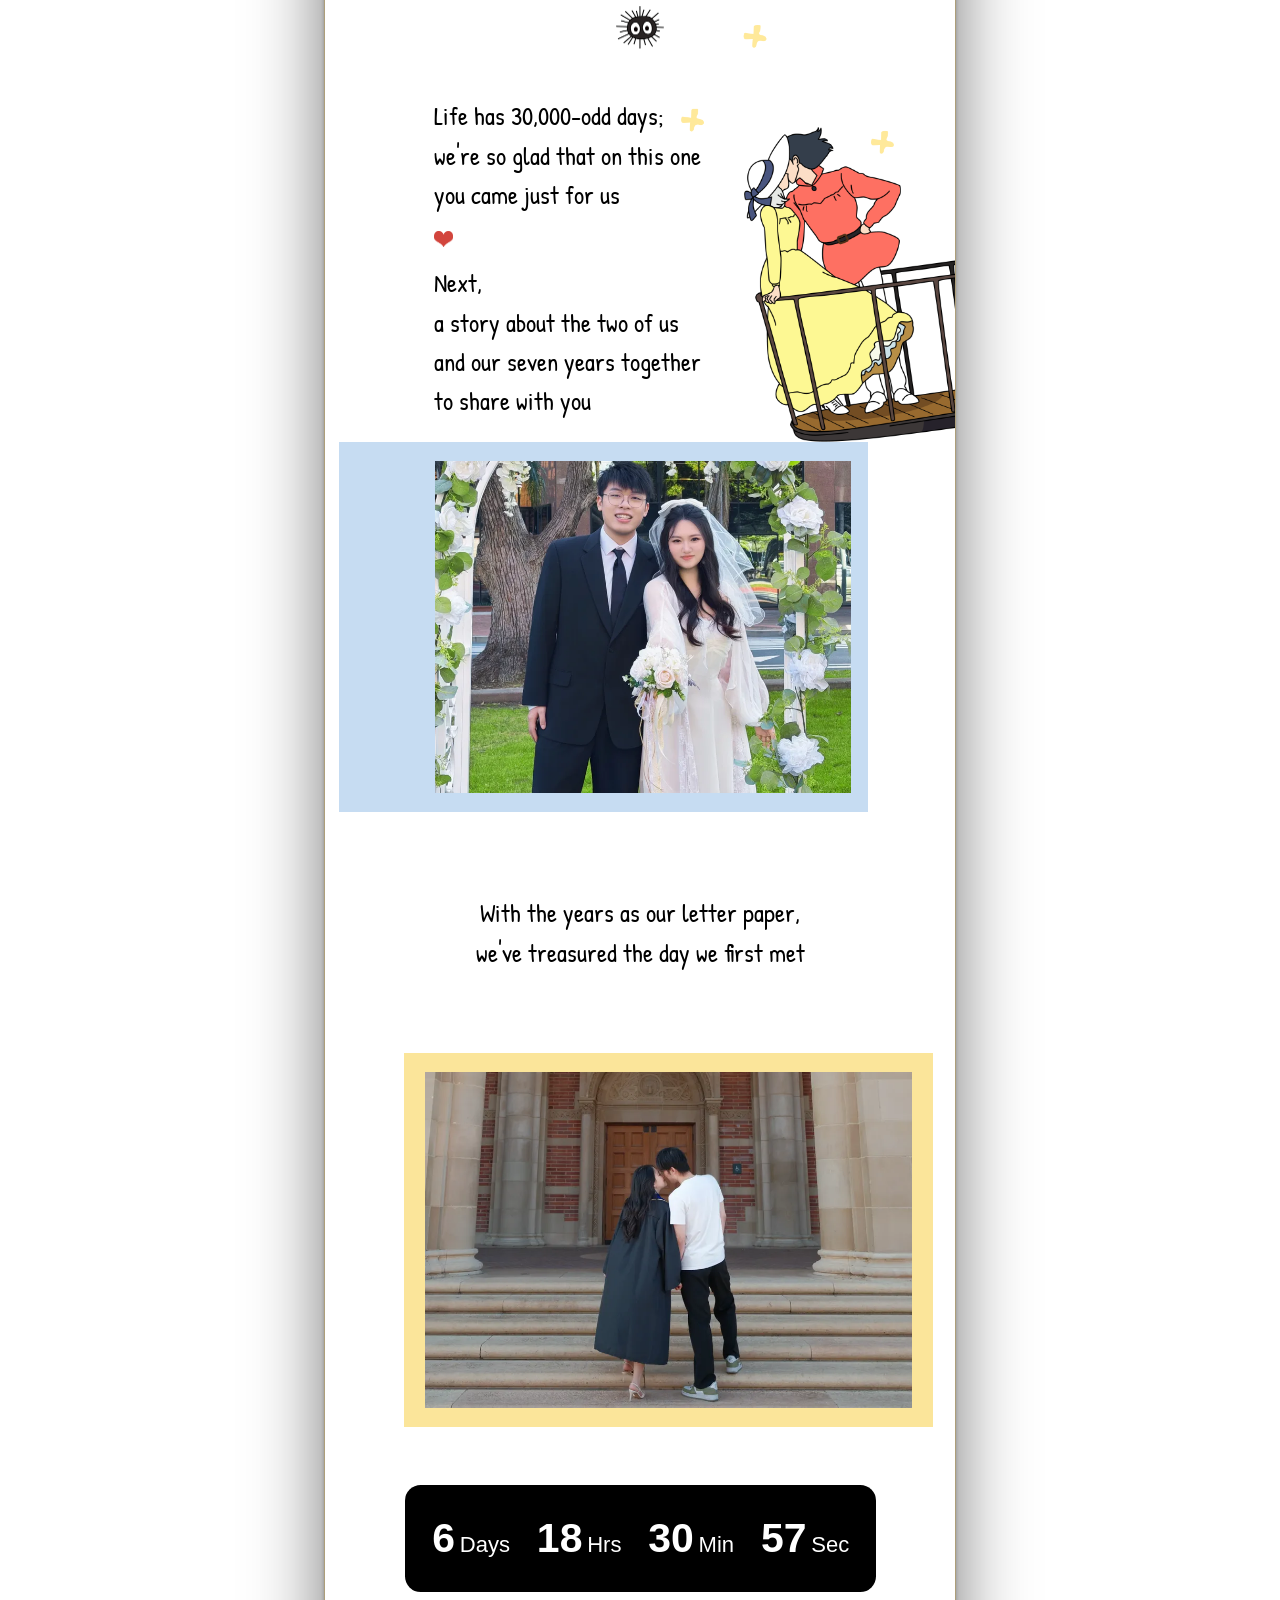
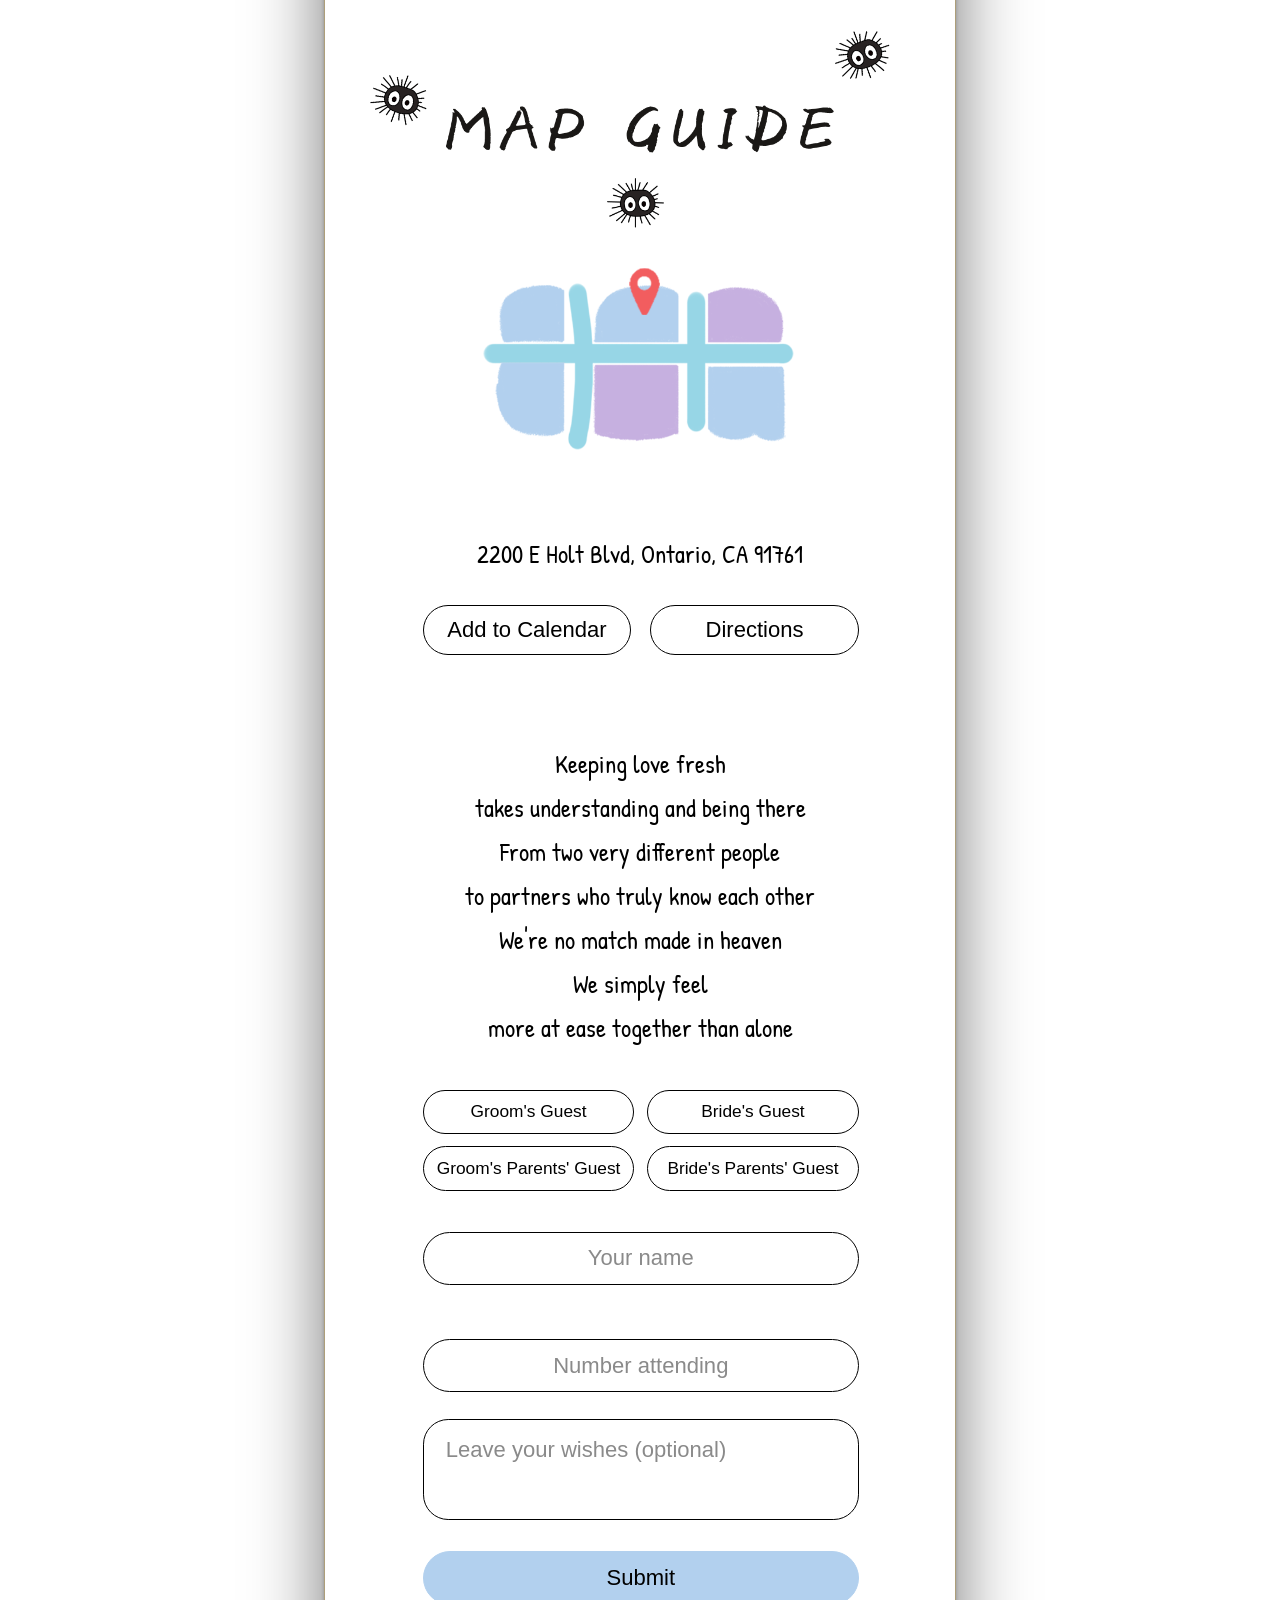
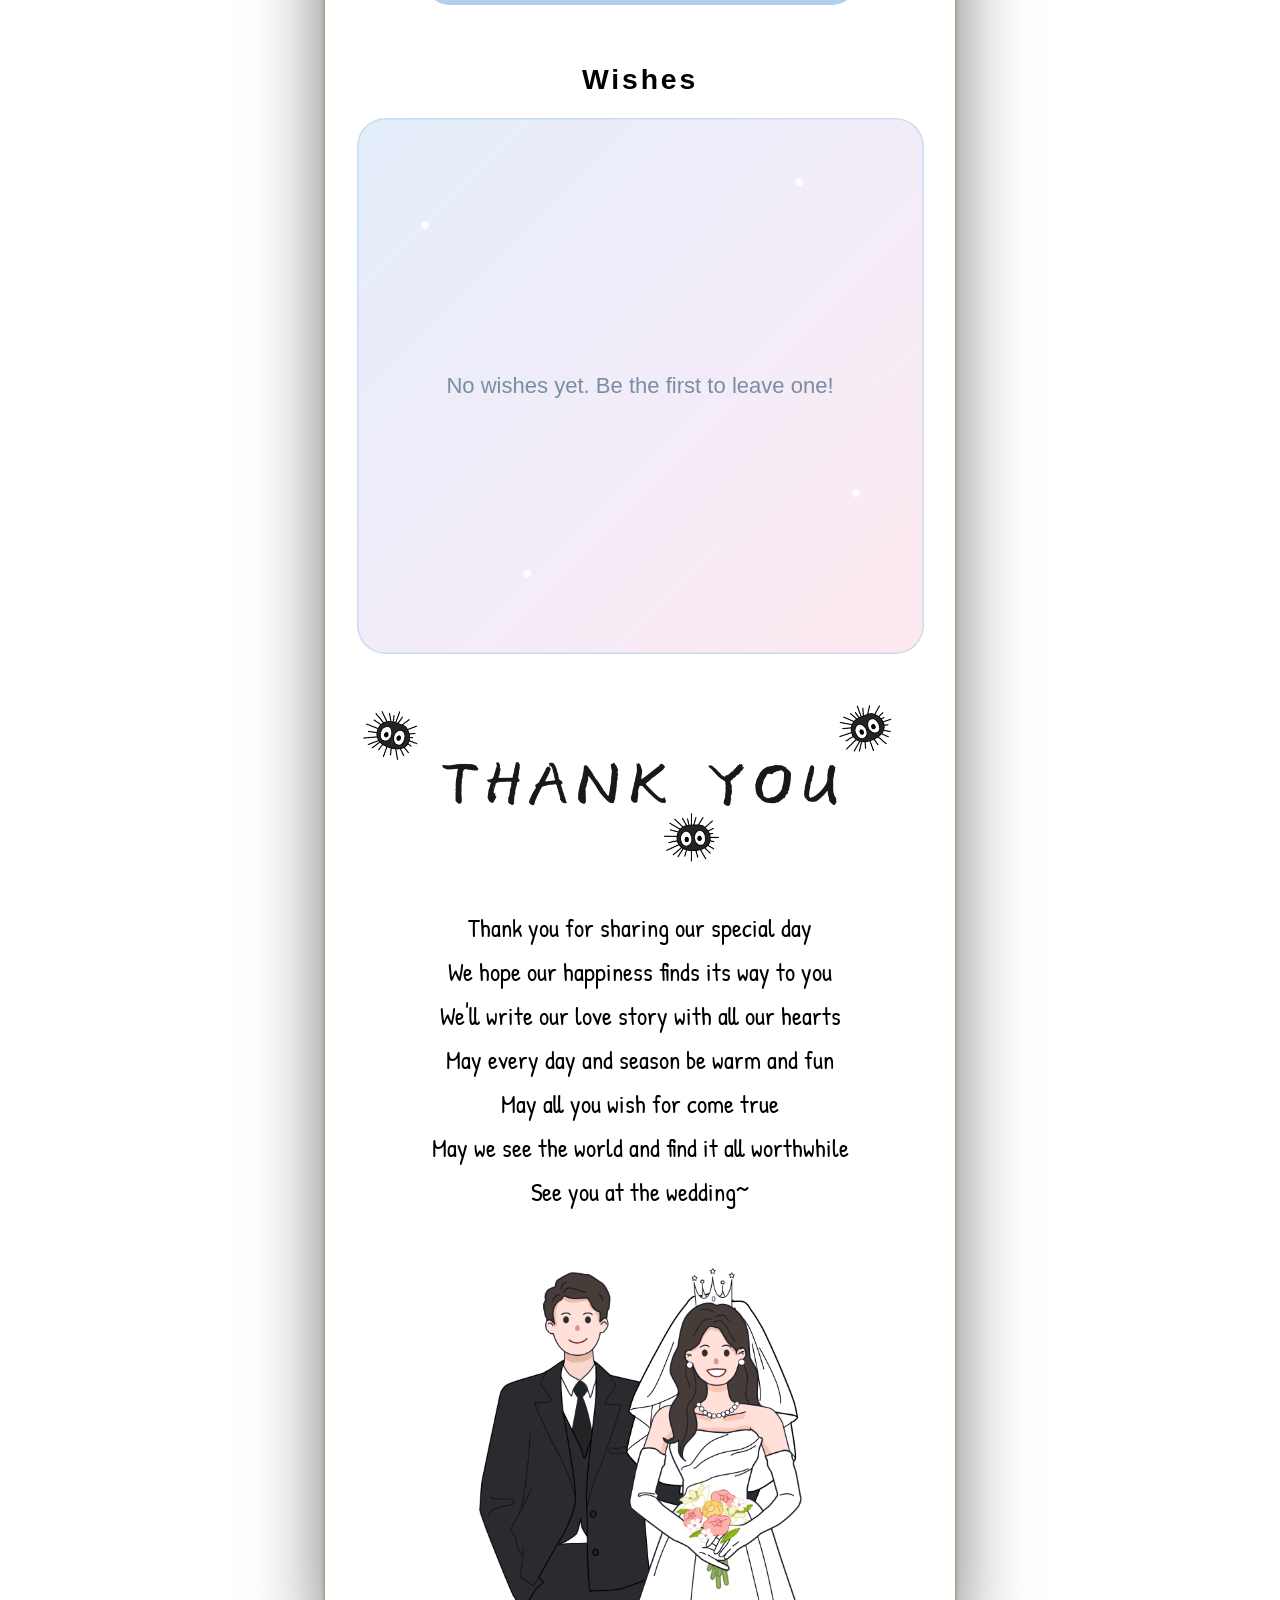
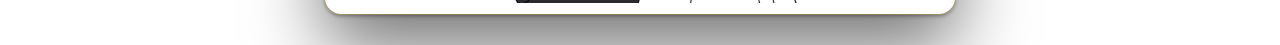
==== commit 3fd70c58: "feat: resize wishes wall" ====
--- a/index.html
+++ b/index.html
@@ -66,7 +66,7 @@
 
 <div class="bg-fx" aria-hidden="true"></div>
 
-<main class="stage" style="height:calc(var(--u)*5945)">
+<main class="stage" style="height:calc(var(--u)*6085)">
 <form id="rsvp" novalidate></form>
 <img class="el fx" src="assets/7388899181804404885a6087d965ca17.png" alt="" loading="lazy" style="top:calc(var(--u)*0);left:calc(var(--u)*0);width:calc(var(--u)*446);z-index:2;height:calc(var(--u)*694)">
 <img class="el fx" src="assets/219bbe7cce2347008ae8e903c35c6f29.png" alt="" loading="lazy" style="top:calc(var(--u)*708);left:calc(var(--u)*80);width:calc(var(--u)*35);z-index:4;height:calc(var(--u)*32)">
@@ -140,13 +140,13 @@
 <textarea class="el fx field wish-input" form="rsvp" name="wish" maxlength="200" placeholder="写下你的祝福（选填）" data-en-placeholder="Leave your wishes (optional)" style="top:calc(var(--u)*4945);left:calc(var(--u)*62);width:calc(var(--u)*277);z-index:65;height:calc(var(--u)*64);font-size:calc(var(--u)*14)"></textarea>
 <button class="el fx field submit" form="rsvp" type="submit" data-en="Submit" style="top:calc(var(--u)*5029);left:calc(var(--u)*62);width:calc(var(--u)*277);z-index:66;height:calc(var(--u)*34);border-radius:calc(var(--u)*300);border:calc(var(--u)*1) solid #b2d0ee;font-size:calc(var(--u)*14);color:#000000;background:#b2d0ee">提交</button>
 <div class="el fx wall-title" style="top:calc(var(--u)*5098);left:0;width:calc(var(--u)*400);z-index:66" data-en="Wishes">祝福墙</div>
-<div class="el fx wall" id="wall" style="top:calc(var(--u)*5135);left:calc(var(--u)*30);width:calc(var(--u)*340);height:calc(var(--u)*200);z-index:66" aria-live="polite"><div class="wall-track" id="wall-track"></div></div>
-<img class="el fx" src="assets/219bbe7cce2347008ae8e903c35c6f29.png" alt="" loading="lazy" style="top:calc(var(--u)*5367);left:calc(var(--u)*326);width:calc(var(--u)*35);z-index:69;height:calc(var(--u)*31);transform:rotate(-20deg)">
-<img class="el fx" src="assets/219bbe7cce2347008ae8e903c35c6f29.png" alt="" loading="lazy" style="top:calc(var(--u)*5371);left:calc(var(--u)*25);width:calc(var(--u)*35);z-index:68;height:calc(var(--u)*31);transform:rotate(20deg)">
-<img class="el fx" src="assets/bc12dce126b24025b68d57f5902ffb32.png" alt="" loading="lazy" style="top:calc(var(--u)*5404);left:calc(var(--u)*74);width:calc(var(--u)*251);z-index:67;height:calc(var(--u)*28)">
-<img class="el fx" src="assets/219bbe7cce2347008ae8e903c35c6f29.png" alt="" loading="lazy" style="top:calc(var(--u)*5436);left:calc(var(--u)*215);width:calc(var(--u)*35);z-index:70;height:calc(var(--u)*31)">
-<p class="el fx" style="top:calc(var(--u)*5495);left:calc(var(--u)*0);width:calc(var(--u)*400);z-index:71;text-align:center;font-size:calc(var(--u)*16);color:#000;line-height:1.75" data-en="Thank you for sharing our special day<br>We hope our happiness finds its way to you<br>We'll write our love story with all our hearts<br>May every day and season be warm and fun<br>May all you wish for come true<br>May we see the world and find it all worthwhile<br>See you at the wedding~">感谢您前来见证我们的浪漫时刻<br>由衷的希望这份幸福能传播给您<br>我们会用心书写爱的篇章<br>愿您三餐四季&nbsp;温暖有趣<br>愿您所得皆所期<br>愿我们历遍山河&nbsp;只觉人间值得<br>我们，婚礼见~</p>
-<img class="el fx" src="assets/921c8ab6495640528cec3d0fb8aa2bf5.png" alt="" loading="lazy" style="top:calc(var(--u)*5725);left:calc(var(--u)*98);width:calc(var(--u)*205);z-index:72;height:calc(var(--u)*213)">
+<div class="el fx wall" id="wall" style="top:calc(var(--u)*5135);left:calc(var(--u)*20);width:calc(var(--u)*360);height:calc(var(--u)*340);z-index:66" aria-live="polite"><div class="wall-track" id="wall-track"></div></div>
+<img class="el fx" src="assets/219bbe7cce2347008ae8e903c35c6f29.png" alt="" loading="lazy" style="top:calc(var(--u)*5507);left:calc(var(--u)*326);width:calc(var(--u)*35);z-index:69;height:calc(var(--u)*31);transform:rotate(-20deg)">
+<img class="el fx" src="assets/219bbe7cce2347008ae8e903c35c6f29.png" alt="" loading="lazy" style="top:calc(var(--u)*5511);left:calc(var(--u)*25);width:calc(var(--u)*35);z-index:68;height:calc(var(--u)*31);transform:rotate(20deg)">
+<img class="el fx" src="assets/bc12dce126b24025b68d57f5902ffb32.png" alt="" loading="lazy" style="top:calc(var(--u)*5544);left:calc(var(--u)*74);width:calc(var(--u)*251);z-index:67;height:calc(var(--u)*28)">
+<img class="el fx" src="assets/219bbe7cce2347008ae8e903c35c6f29.png" alt="" loading="lazy" style="top:calc(var(--u)*5576);left:calc(var(--u)*215);width:calc(var(--u)*35);z-index:70;height:calc(var(--u)*31)">
+<p class="el fx" style="top:calc(var(--u)*5635);left:calc(var(--u)*0);width:calc(var(--u)*400);z-index:71;text-align:center;font-size:calc(var(--u)*16);color:#000;line-height:1.75" data-en="Thank you for sharing our special day<br>We hope our happiness finds its way to you<br>We'll write our love story with all our hearts<br>May every day and season be warm and fun<br>May all you wish for come true<br>May we see the world and find it all worthwhile<br>See you at the wedding~">感谢您前来见证我们的浪漫时刻<br>由衷的希望这份幸福能传播给您<br>我们会用心书写爱的篇章<br>愿您三餐四季&nbsp;温暖有趣<br>愿您所得皆所期<br>愿我们历遍山河&nbsp;只觉人间值得<br>我们，婚礼见~</p>
+<img class="el fx" src="assets/921c8ab6495640528cec3d0fb8aa2bf5.png" alt="" loading="lazy" style="top:calc(var(--u)*5865);left:calc(var(--u)*98);width:calc(var(--u)*205);z-index:72;height:calc(var(--u)*213)">
 </main>
 
 <div id="toast" class="toast" role="status" aria-live="polite"></div>
--- a/style.css
+++ b/style.css
@@ -206,8 +206,10 @@
 }
 .danmu {
   position: absolute; left: 0; display: flex; align-items: center; gap: calc(var(--u) * 6);
-  height: calc(var(--u) * 28); padding: 0 calc(var(--u) * 12) 0 calc(var(--u) * 3);
-  border-radius: calc(var(--u) * 300); white-space: nowrap; will-change: transform;
+  min-height: calc(var(--u) * 28); padding: calc(var(--u) * 3) calc(var(--u) * 12) calc(var(--u) * 3) calc(var(--u) * 3);
+  /* 超长留言折成两行，否则会被拉成一条两千多像素的长带，独占一条轨道半分钟 */
+  max-width: calc(var(--u) * 300); white-space: normal; line-height: 1.35;
+  border-radius: calc(var(--u) * 16); will-change: transform;
   background: rgba(255, 255, 255, .92); color: #333; font-size: calc(var(--u) * 13);
   box-shadow: 0 calc(var(--u) * 2) calc(var(--u) * 8) rgba(90, 130, 180, .18);
 }
@@ -216,7 +218,13 @@
   display: flex; align-items: center; justify-content: center;
   background: #8fb8e3; color: #fff; font-size: calc(var(--u) * 11); font-weight: bold;
 }
-.danmu .who { font-weight: bold; color: #4a78a8; }
+/* 名字整体不断行，只让祝福正文折行 */
+.danmu .who { font-weight: bold; color: #4a78a8; white-space: nowrap; }
+/* 正文最多两行，超出用省略号。否则一条上百字的留言会折成四五行，
+   气泡高度跨掉两三条轨道，整面墙的排布就乱了 */
+.danmu .txt {
+  display: -webkit-box; -webkit-line-clamp: 2; -webkit-box-orient: vertical; overflow: hidden;
+}
 .danmu.bride .avatar { background: #f2a3b8; }
 .danmu.bride .who { color: #c45a7a; }
 .danmu.mine { box-shadow: 0 0 0 calc(var(--u) * 1.5) #f2a3b8, 0 calc(var(--u) * 2) calc(var(--u) * 8) rgba(90, 130, 180, .18); }
@@ -226,6 +234,7 @@
 }
 /* 减少动态效果时：不飘动，改为可滚动的静态列表 */
 .wall-track.static { overflow-y: auto; padding: calc(var(--u) * 10); -webkit-mask: none; mask: none; }
+.wall-track.static .danmu .txt { display: block; overflow: visible; }
 .wall-track.static .danmu { position: static; margin-bottom: calc(var(--u) * 8); width: fit-content; max-width: 100%; white-space: normal; height: auto; min-height: calc(var(--u) * 28); }
 
 
